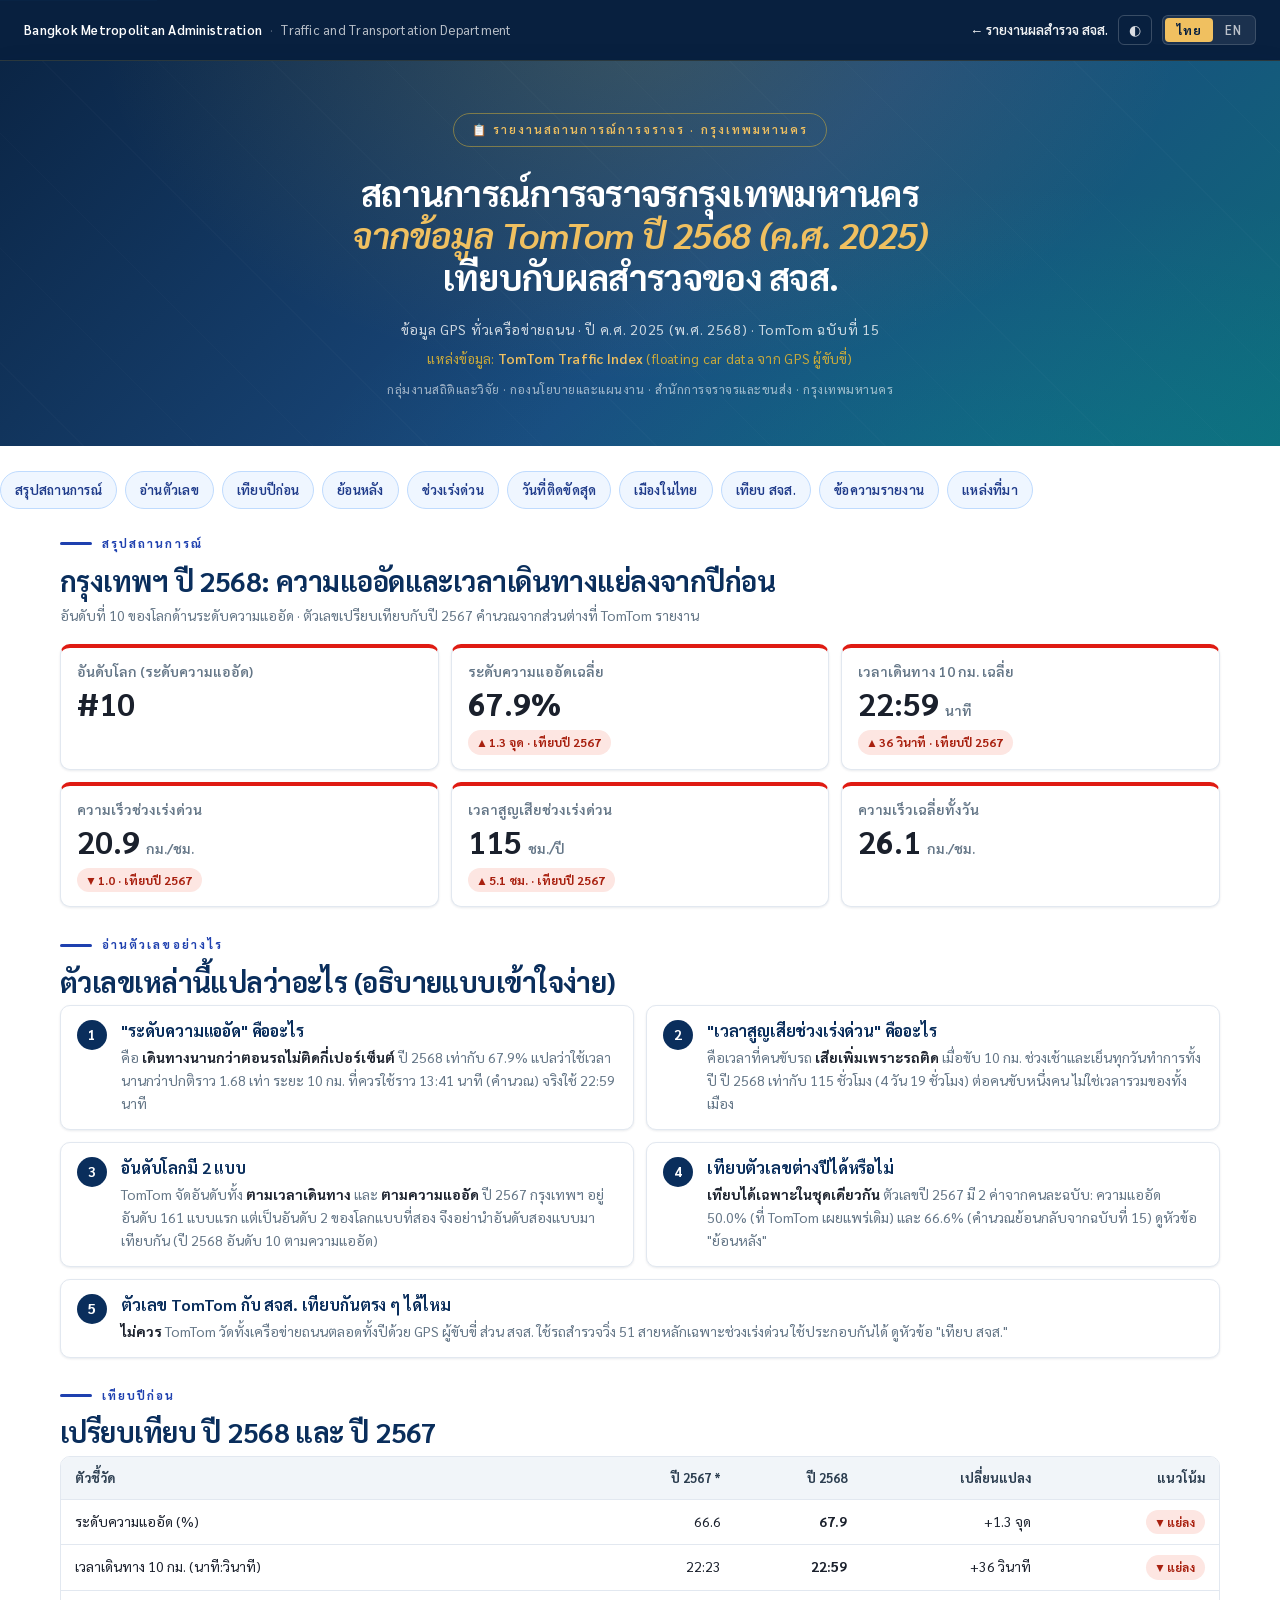
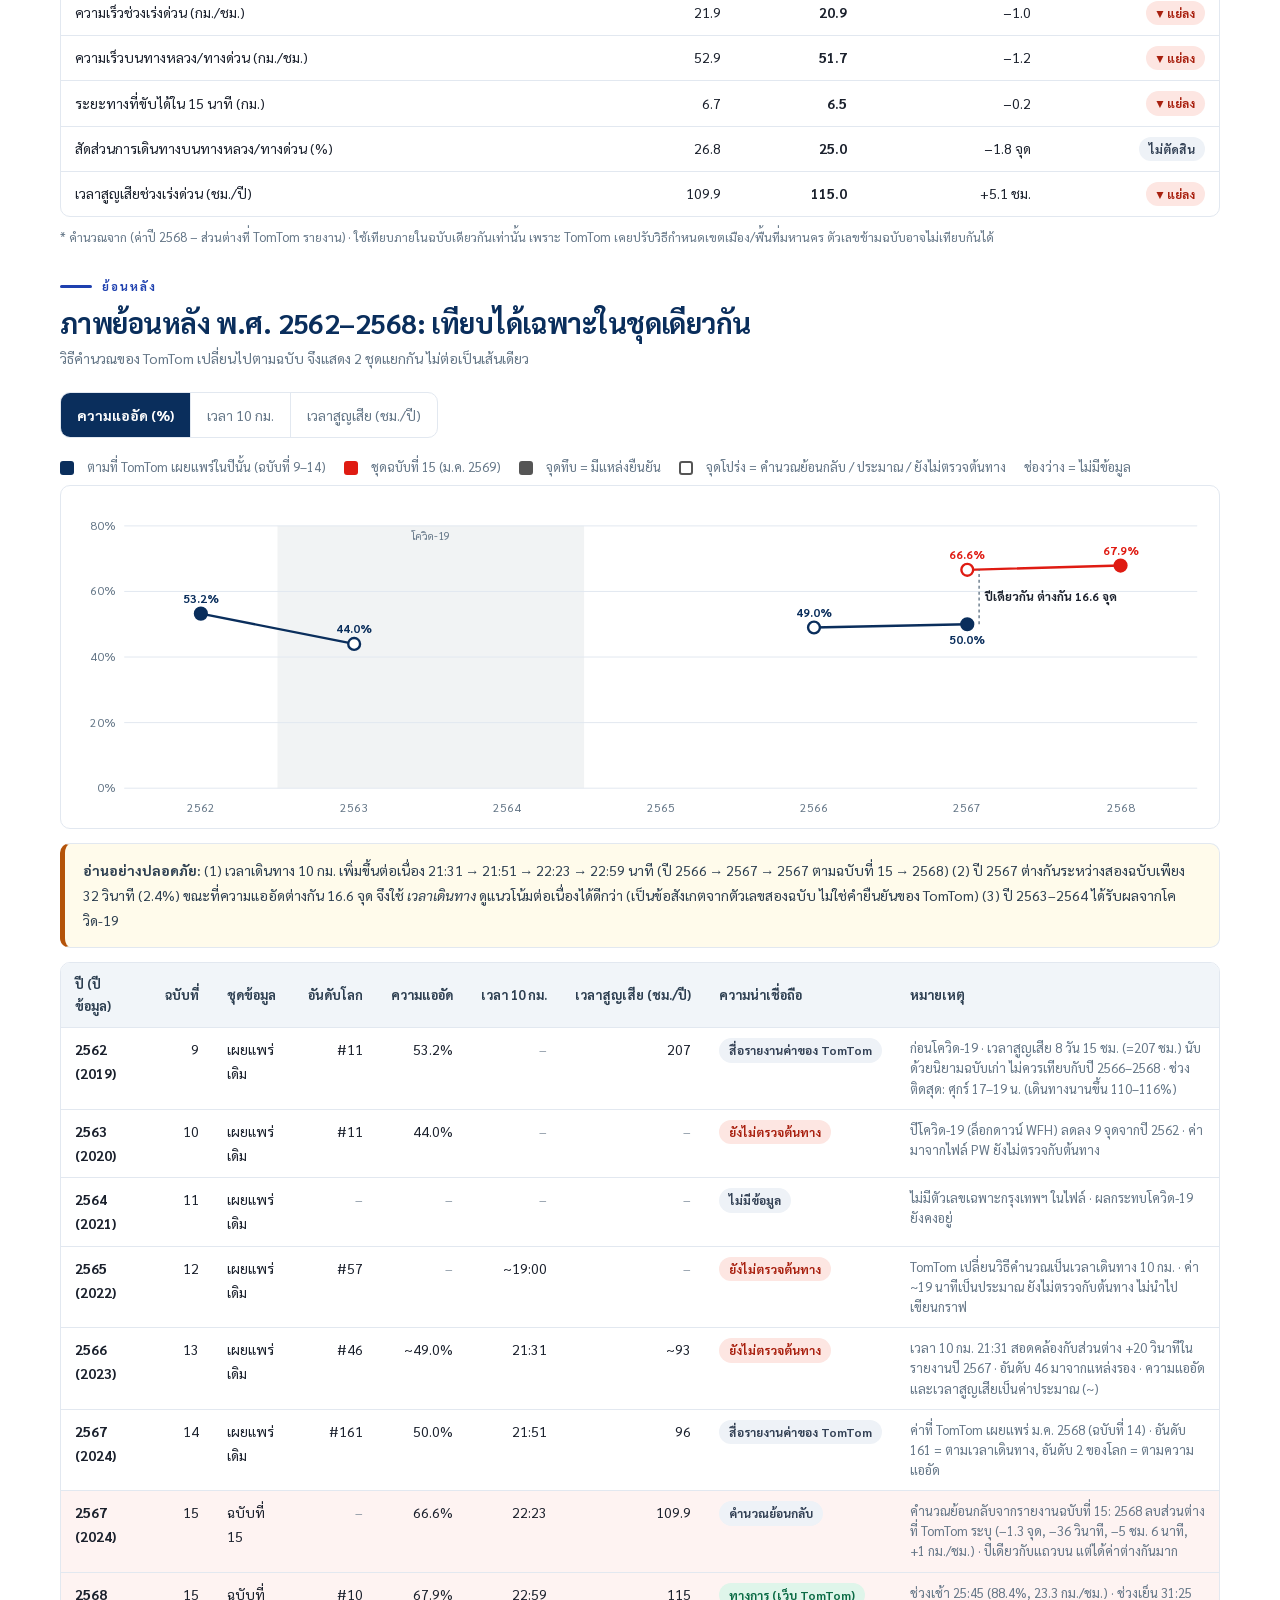
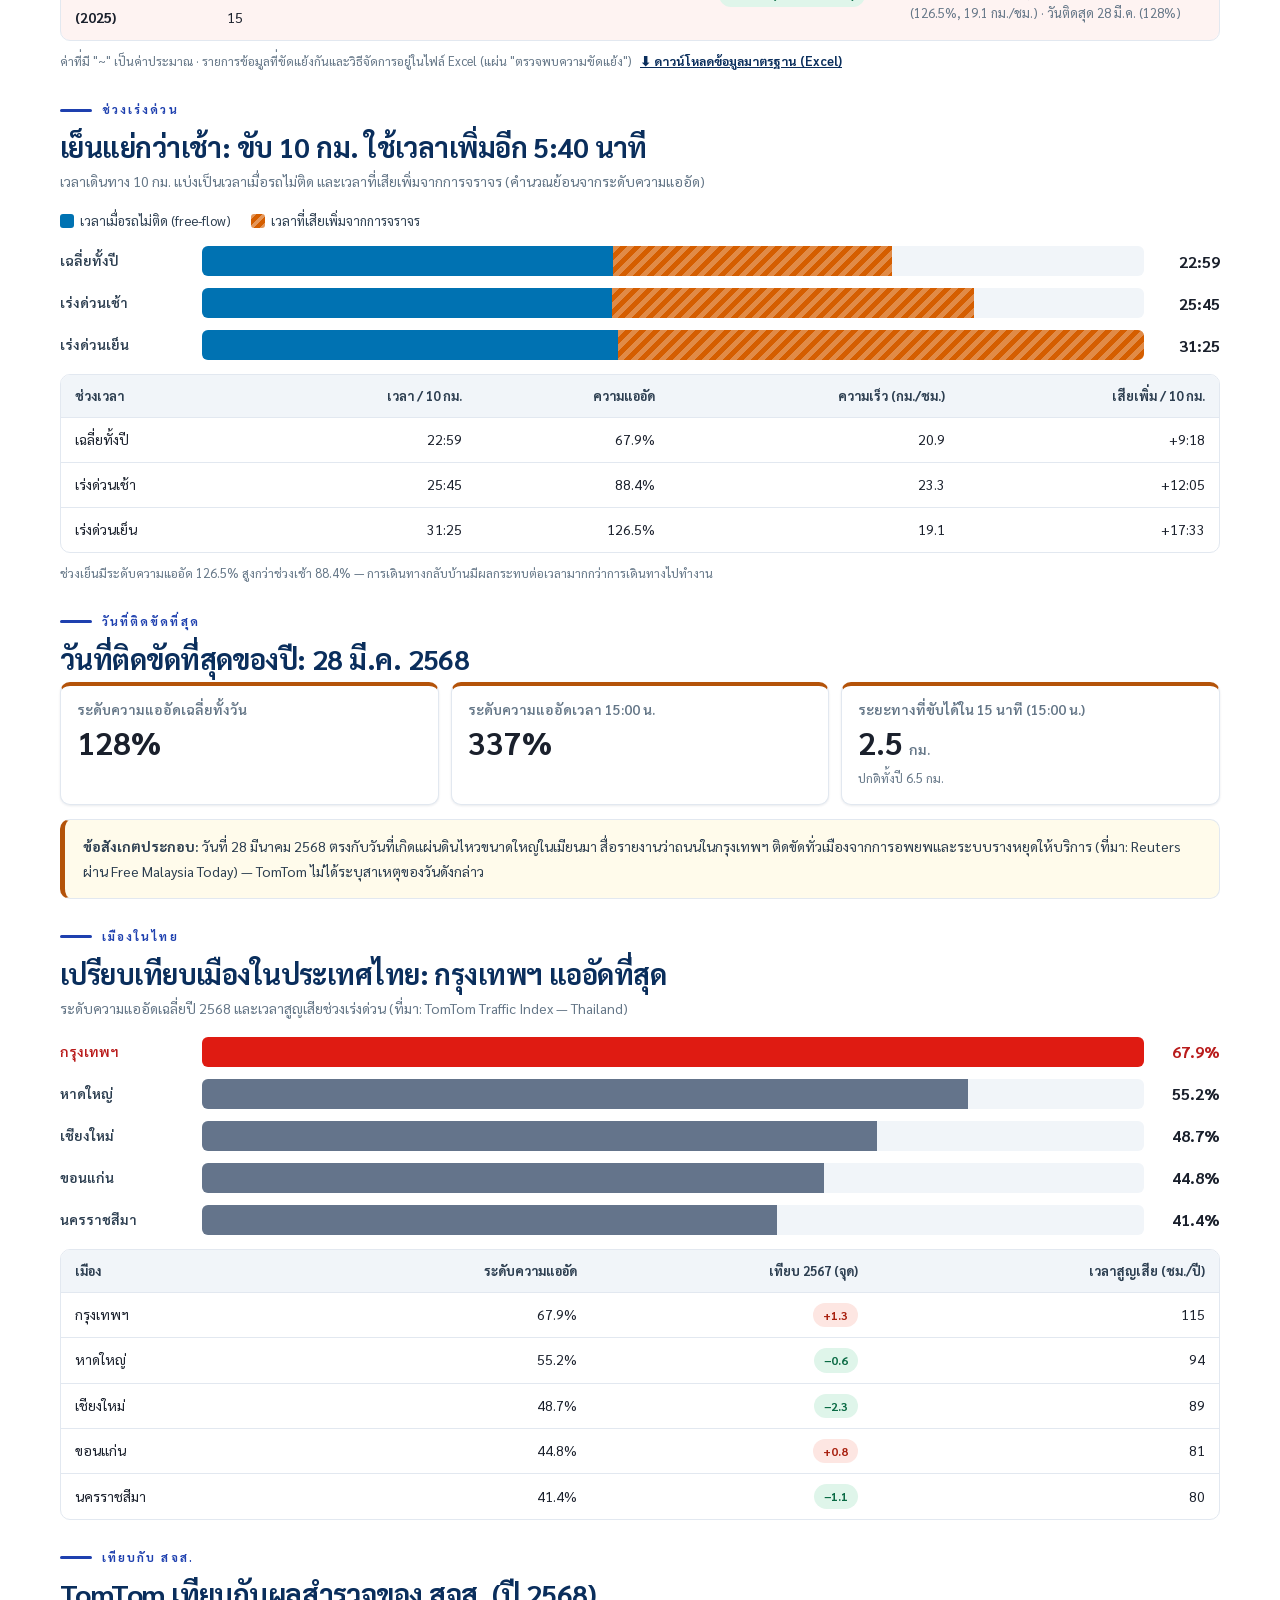
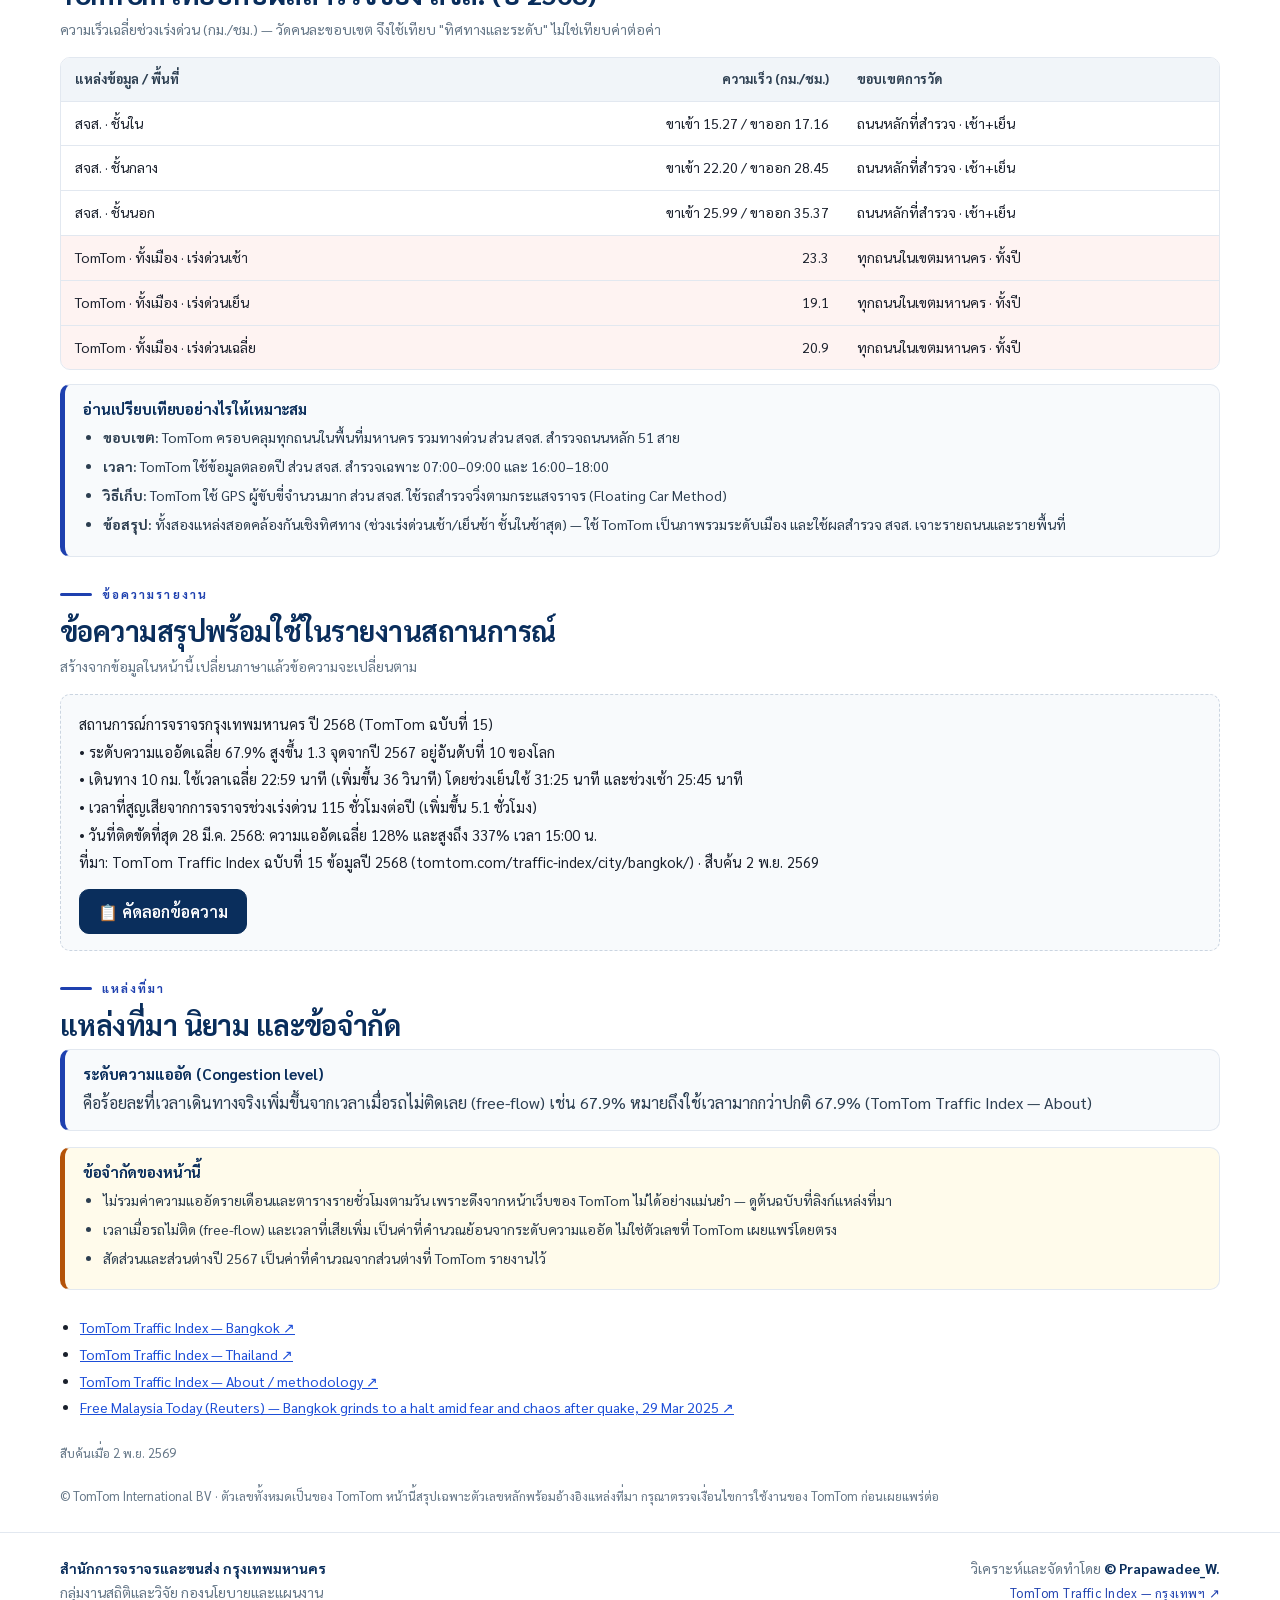
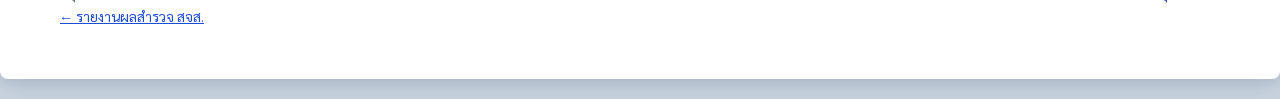
==== tomtom.html @ 5b81c7b5 "Add files via upload" ====
<!DOCTYPE html>
<html lang="th" data-lang="th">
<head>
<meta charset="UTF-8">
<meta name="viewport" content="width=device-width, initial-scale=1.0, viewport-fit=cover">
<meta name="color-scheme" content="light">
<meta name="theme-color" content="#0A2E5C">

<title>สถานการณ์การจราจรกรุงเทพฯ จาก TomTom (ข้อมูลปี 2568 และย้อนหลัง) · BMA Travel Time Dashboard</title>
<meta name="description" content="สรุปสถานการณ์การจราจรกรุงเทพมหานครจาก TomTom (ข้อมูลปี 2568): ระดับความแออัด เวลาเดินทาง 10 กม. ช่วงเร่งด่วนเช้า–เย็น วันที่ติดขัดที่สุด เปรียบเทียบกับเมืองในไทยและผลสำรวจของ สจส.">
<meta name="keywords" content="TomTom Traffic Index 2025, Bangkok traffic, congestion level, สถานการณ์การจราจร, กรุงเทพมหานคร, สจส.">
<meta name="author" content="Prapawadee W., Statistics and Research Group, Traffic and Transportation Department, BMA">

<meta property="og:type" content="website">
<meta property="og:locale" content="th_TH"><meta property="og:locale:alternate" content="en_US">
<meta property="og:title" content="Bangkok traffic situation — TomTom (2025 data, with 2019–2025 history)">
<meta property="og:description" content="Congestion level, travel time per 10 km, rush hours, worst day, Thai cities, and comparison with the BMA floating-car survey.">
<meta property="og:url" content="https://bma-statistics-pw.github.io/BMA-travel-time-dashboard-TH/tomtom.html">
<meta property="og:site_name" content="BMA Traffic Statistics">
<meta name="twitter:card" content="summary">
<link rel="canonical" href="https://bma-statistics-pw.github.io/BMA-travel-time-dashboard-TH/tomtom.html">
<link rel="alternate" hreflang="th" href="https://bma-statistics-pw.github.io/BMA-travel-time-dashboard-TH/tomtom.html?lang=th">
<link rel="alternate" hreflang="en" href="https://bma-statistics-pw.github.io/BMA-travel-time-dashboard-TH/tomtom.html?lang=en">
<link rel="alternate" hreflang="x-default" href="https://bma-statistics-pw.github.io/BMA-travel-time-dashboard-TH/tomtom.html">

<link rel="preconnect" href="https://fonts.googleapis.com">
<link rel="preconnect" href="https://fonts.gstatic.com" crossorigin>
<link href="https://fonts.googleapis.com/css2?family=Sarabun:ital,wght@0,300;0,400;0,500;0,600;0,700;0,800;1,400;1,700&display=swap" rel="stylesheet">
<link rel="stylesheet" href="assets/styles.css">
<link rel="stylesheet" href="assets/tomtom.css">

<script type="application/ld+json">
{
  "@context": "https://schema.org",
  "@type": "WebPage",
  "name": "Bangkok traffic situation — TomTom (2025 data, with 2019–2025 history)",
  "inLanguage": ["th-TH", "en-US"],
  "url": "https://bma-statistics-pw.github.io/BMA-travel-time-dashboard-TH/tomtom.html",
  "isPartOf": { "@type": "WebSite", "name": "BMA Travel Time Dashboard", "url": "https://bma-statistics-pw.github.io/BMA-travel-time-dashboard-TH/" },
  "citation": "https://www.tomtom.com/traffic-index/city/bangkok/",
  "creator": { "@type": "GovernmentOrganization", "name": "Traffic and Transportation Department, Bangkok Metropolitan Administration" }
}
</script>
</head>
<body>

<a href="#main" class="skip-link" data-i18n="skip">ข้ามไปยังเนื้อหาหลัก</a>

<div class="utility-bar" role="region" aria-label="เครื่องมือเว็บไซต์ / Site tools">
  <div class="utility-inner">
    <div class="utility-left">
      <span class="util-org" data-i18n="utilOrg">Bangkok Metropolitan Administration</span>
      <span class="util-sep">·</span>
      <span class="util-dept" data-i18n="utilDept">Traffic and Transportation Department</span>
    </div>
    <div class="utility-right">
      <a class="tt-back" href="index.html" data-i18n="ttBack">← รายงานผลสำรวจ สจส.</a>
      <button id="themeToggle" class="util-btn" type="button" aria-label="Toggle dark mode" title="สลับโหมด"><span class="theme-icon">◐</span></button>
      <div class="lang-toggle" role="group" aria-label="Language switcher">
        <button class="lang-btn active" data-lang="th" type="button" aria-pressed="true">ไทย</button>
        <button class="lang-btn" data-lang="en" type="button" aria-pressed="false">EN</button>
      </div>
    </div>
  </div>
</div>

<div class="a4-canvas">

<header class="report-hero">
  <div class="hero-eyebrow" data-i18n="ttEyebrow">📋 รายงานสถานการณ์การจราจร · กรุงเทพมหานคร</div>
  <h1 class="hero-title">
    <span class="hero-line-1" data-i18n="ttHero1">สถานการณ์การจราจรกรุงเทพมหานคร</span>
    <span class="hero-line-2 hl" data-i18n="ttHero2">จากข้อมูล TomTom ปี 2568 (ค.ศ. 2025)</span>
    <span class="hero-line-3" data-i18n="ttHero3">เทียบกับผลสำรวจของ สจส.</span>
  </h1>
  <p class="hero-meta" data-i18n="ttHeroMeta">ข้อมูล GPS ทั่วเครือข่ายถนน · ปี ค.ศ. 2025 (พ.ศ. 2568) · TomTom ฉบับที่ 15</p>
  <p class="hero-method" data-i18n-html="ttHeroMethod">แหล่งข้อมูล: <strong>TomTom Traffic Index</strong> (floating car data จาก GPS ผู้ขับขี่)</p>
  <p class="hero-org" data-i18n="heroOrg">กลุ่มงานสถิติและวิจัย · กองนโยบายและแผนงาน · สำนักการจราจรและขนส่ง กรุงเทพมหานคร</p>
</header>

<nav class="std-nav" aria-label="Section quick links">
  <a href="#tt-summary" data-i18n="ttNavSummary">สรุปสถานการณ์</a>
  <a href="#tt-guide" data-i18n="ttNavGuide">อ่านตัวเลข</a>
  <a href="#tt-yoy" data-i18n="ttNavYoy">เทียบปีก่อน</a>
  <a href="#tt-history" data-i18n="ttNavHist">ย้อนหลัง</a>
  <a href="#tt-rush" data-i18n="ttNavRush">ช่วงเร่งด่วน</a>
  <a href="#tt-day" data-i18n="ttNavDay">วันที่ติดขัดสุด</a>
  <a href="#tt-th" data-i18n="ttNavTh">เมืองในไทย</a>
  <a href="#tt-vs" data-i18n="ttNavVs">เทียบ สจส.</a>
  <a href="#tt-copy" data-i18n="ttNavCopy">ข้อความรายงาน</a>
  <a href="#tt-src" data-i18n="ttNavSrc">แหล่งที่มา</a>
</nav>

<main id="main" class="a4-body" tabindex="-1">

<p id="ttError" class="tt-error" role="alert" hidden></p>
<noscript><p class="tt-error" data-i18n="ttNoJs">หน้านี้ใช้ JavaScript แสดงตัวเลขและกราฟ — ดูข้อมูลต้นฉบับที่ <a href="https://www.tomtom.com/traffic-index/city/bangkok/">TomTom Traffic Index</a></p></noscript>

<!-- ───────── สรุปสถานการณ์ ───────── -->
<section id="tt-summary" class="reveal" aria-labelledby="ttSumHead">
  <div class="section-eyebrow" data-i18n="ttSumEyebrow">สรุปสถานการณ์</div>
  <h2 class="section-heading" id="ttSumHead" data-i18n="ttSumHead">กรุงเทพฯ ปี 2568: ตัวชี้วัดความแออัดทุกตัวแย่ลงจากปีก่อน</h2>
  <p class="section-sub" id="ttSumSub"></p>
  <div class="tt-kpis" id="ttKpis"></div>
</section>

<!-- ───────── อ่านตัวเลขอย่างไร ───────── -->
<section id="tt-guide" class="reveal" aria-labelledby="ttGuideHead">
  <div class="section-eyebrow" data-i18n="ttGuideEyebrow">อ่านตัวเลขอย่างไร</div>
  <h2 class="section-heading" id="ttGuideHead" data-i18n="ttGuideHead">ตัวเลขเหล่านี้แปลว่าอะไร (อธิบายแบบเข้าใจง่าย)</h2>
  <div class="tt-guide" id="ttGuide"></div>
</section>

<!-- ───────── เทียบปีก่อน ───────── -->
<section id="tt-yoy" class="reveal">
  <div class="section-eyebrow" data-i18n="ttYoyEyebrow">เทียบปีก่อน</div>
  <h2 class="section-heading" id="ttYoyHead" data-i18n="ttYoyHead">เปรียบเทียบ ปี 2568 และ ปี 2567</h2>
  <div class="tt-table-wrap" tabindex="0" role="region" aria-labelledby="ttYoyHead"><table class="tt-table" id="ttYoy"></table></div>
  <p class="tt-note" data-i18n="ttYoyNote">* คำนวณจาก (ค่าปี 2568 − ส่วนต่างที่ TomTom รายงาน)</p>
</section>

<!-- ───────── ย้อนหลัง 2562–2568 ───────── -->
<section id="tt-history" class="reveal" aria-labelledby="ttHistHead">
  <div class="section-eyebrow" data-i18n="ttHistEyebrow">ย้อนหลัง</div>
  <h2 class="section-heading" id="ttHistHead" data-i18n="ttHistHead">ภาพย้อนหลัง พ.ศ. 2562–2568: เทียบได้เฉพาะในชุดเดียวกัน</h2>
  <p class="section-sub" data-i18n="ttHistSub">วิธีคำนวณของ TomTom เปลี่ยนไปตามฉบับ จึงแสดง 2 ชุดแยกกัน ไม่ต่อเป็นเส้นเดียว</p>
  <div class="tt-seg" id="ttHistSeg" role="group"></div>
  <div class="tt-legend tt-hlegend" id="ttHistLegend"></div>
  <div class="tt-chartbox" id="ttHistBox"></div>
  <p class="tt-callout is-warn" id="ttHistTake" style="margin-top:14px"></p>
  <div class="tt-table-wrap" tabindex="0" role="region" aria-labelledby="ttHistHead" style="margin-top:14px"><table class="tt-table tt-htable" id="ttHistTable"></table></div>
  <p class="tt-note"><span data-i18n="ttHistNote"></span> <a class="tt-dl" href="data/tomtom-bangkok-2019-2025-standardized.xlsx" download data-i18n="ttHistDl">⬇ ดาวน์โหลดข้อมูลมาตรฐาน (Excel)</a></p>
</section>

<!-- ───────── ช่วงเร่งด่วน ───────── -->
<section id="tt-rush" class="reveal">
  <div class="section-eyebrow" data-i18n="ttRushEyebrow">ช่วงเร่งด่วน</div>
  <h2 class="section-heading" id="ttRushHead"></h2>
  <p class="section-sub" data-i18n="ttRushSub">เวลาเดินทาง 10 กม. แบ่งเป็นเวลาเมื่อรถไม่ติด และเวลาที่เสียเพิ่มจากการจราจร</p>
  <div class="tt-legend" aria-hidden="true"><span><i class="is-free"></i><span data-i18n="ttLegFree">เวลาเมื่อรถไม่ติด (free-flow)</span></span><span><i class="is-extra"></i><span data-i18n="ttLegExtra">เวลาที่เสียเพิ่มจากการจราจร</span></span></div>
  <ul class="tt-bars" id="ttBars"></ul>
  <div class="tt-table-wrap" tabindex="0" role="region" aria-labelledby="ttRushHead" style="margin-top:14px"><table class="tt-table" id="ttRushTable"></table></div>
  <p class="tt-note" id="ttRushIns"></p>
</section>

<!-- ───────── วันที่ติดขัดที่สุด ───────── -->
<section id="tt-day" class="reveal" aria-labelledby="ttDayHead">
  <div class="section-eyebrow" data-i18n="ttDayEyebrow">วันที่ติดขัดที่สุด</div>
  <h2 class="section-heading" id="ttDayHead"></h2>
  <div class="tt-kpis" id="ttDayCards"></div>
  <p class="tt-callout is-warn" style="margin-top:14px" data-i18n-html="ttDayNote"></p>
</section>

<!-- ───────── เมืองในไทย ───────── -->
<section id="tt-th" class="reveal">
  <div class="section-eyebrow" data-i18n="ttThEyebrow">เมืองในไทย</div>
  <h2 class="section-heading" id="ttThHead" data-i18n="ttThHead">เปรียบเทียบเมืองในประเทศไทย: กรุงเทพฯ แออัดที่สุด</h2>
  <p class="section-sub" data-i18n="ttThSub">ระดับความแออัดเฉลี่ยปี 2568 และเวลาสูญเสียช่วงเร่งด่วน</p>
  <ul class="tt-bars" id="ttThBars"></ul>
  <div class="tt-table-wrap" tabindex="0" role="region" aria-labelledby="ttThHead" style="margin-top:14px"><table class="tt-table" id="ttThTable"></table></div>
</section>

<!-- ───────── เทียบ สจส. ───────── -->
<section id="tt-vs" class="reveal">
  <div class="section-eyebrow" data-i18n="ttVsEyebrow">เทียบกับ สจส.</div>
  <h2 class="section-heading" id="ttVsHead" data-i18n="ttVsHead">TomTom เทียบกับผลสำรวจของ สจส. (ปี 2568)</h2>
  <p class="section-sub" data-i18n="ttVsSub">ความเร็วเฉลี่ยช่วงเร่งด่วน (กม./ชม.)</p>
  <div class="tt-table-wrap" tabindex="0" role="region" aria-labelledby="ttVsHead"><table class="tt-table" id="ttVs"></table></div>
  <div class="tt-callout" style="margin-top:14px">
    <h3 data-i18n="ttVsReadTitle">อ่านเปรียบเทียบอย่างไรให้เหมาะสม</h3>
    <ul><li data-i18n-html="ttVsR1"></li><li data-i18n-html="ttVsR2"></li><li data-i18n-html="ttVsR3"></li><li data-i18n-html="ttVsR4"></li></ul>
  </div>
</section>

<!-- ───────── ข้อความรายงาน ───────── -->
<section id="tt-copy" class="reveal">
  <div class="section-eyebrow" data-i18n="ttCopyEyebrow">ข้อความรายงาน</div>
  <h2 class="section-heading" id="ttCopyHead" data-i18n="ttCopyHead">ข้อความสรุปพร้อมใช้ในรายงานสถานการณ์</h2>
  <p class="section-sub" data-i18n="ttCopySub">สร้างจากข้อมูลในหน้านี้</p>
  <div class="tt-copybox"><div class="tt-copytext" id="ttCopyText" tabindex="0" role="region" aria-labelledby="ttCopyHead"></div>
    <button class="tt-btn" id="ttCopyBtn" type="button" data-i18n="ttCopyBtn">📋 คัดลอกข้อความ</button></div>
</section>

<!-- ───────── แหล่งที่มา ───────── -->
<section id="tt-src" class="reveal" aria-labelledby="ttSrcHead">
  <div class="section-eyebrow" data-i18n="ttSrcEyebrow">แหล่งที่มา</div>
  <h2 class="section-heading" id="ttSrcHead" data-i18n="ttSrcHead">แหล่งที่มา นิยาม และข้อจำกัด</h2>
  <div class="tt-split">
    <div class="tt-callout"><h3 data-i18n="ttDefTitle">ระดับความแออัด (Congestion level)</h3><p data-i18n="ttDef"></p></div>
    <div class="tt-callout is-warn"><h3 data-i18n="ttLimTitle">ข้อจำกัดของหน้านี้</h3><ul><li data-i18n="ttLim1"></li><li data-i18n="ttLim2"></li><li data-i18n="ttLim3"></li></ul></div>
    <div class="tt-block"><ul class="tt-sources" id="ttSources"></ul><p class="tt-note" id="ttRetrieved"></p><p class="tt-note" data-i18n="ttCopyright"></p></div>
  </div>
</section>

</main>

<footer class="footer" role="contentinfo">
  <div>
    <strong data-i18n="footerOrgL1">สำนักการจราจรและขนส่ง กรุงเทพมหานคร</strong><br>
    <span data-i18n="footerOrgL2">กลุ่มงานสถิติและวิจัย กองนโยบายและแผนงาน</span><br>
    <a href="index.html" data-i18n="ttBack">← รายงานผลสำรวจ สจส.</a>
  </div>
  <div class="footer-right">
    <span data-i18n-html="footerAuthor">วิเคราะห์และจัดทำโดย <strong>© Prapawadee_W.</strong></span><br>
    <a href="https://www.tomtom.com/traffic-index/city/bangkok/" target="_blank" rel="noopener noreferrer" data-i18n="footerTomTom">TomTom Traffic Index — กรุงเทพฯ ↗</a>
  </div>
</footer>

</div><!-- /.a4-canvas -->

<script src="assets/i18n.js"></script>
<script src="assets/tomtom-i18n.js"></script>
<script src="assets/tomtom.js"></script>
</body>
</html>
---- assets/styles.css ----
/* ════════════════════════════════════════════════════════════════════
   BMA Travel Time Dashboard — Stylesheet (v4 · Editorial + i18n + a11y)
   © Prapawadee_W.
   Editorial type system inspired by FT/WEF · BMA brand colors preserved
   ════════════════════════════════════════════════════════════════════ */

:root{
  /* ─── Brand palette (preserved) ─── */
  --primary-color:#0A2E5C;
  --secondary-color:#1F4E79;
  --accent-color:#D4AF37;
  --bg-light:#F4F7F9;
  --text-dark:#1a202c;
  --text-mid:#2C3E50;
  --text-muted:#647687;
  --status-red:#C0392B;
  --status-orange:#D35400;
  --status-green:#27AE60;
  --inner-color:#d63031;
  --middle-color:#e17055;
  --outer-color:#00b894;

  /* ─── Editorial type system ─── */
  --font-serif:'Sarabun',sans-serif;
  --font-sans:'Sarabun',sans-serif;
  --font-mono:'Sarabun','IBM Plex Mono','SFMono-Regular',Consolas,Monaco,monospace;

  /* ─── Spacing ─── */
  --space-xs:.25rem;
  --space-sm:.5rem;
  --space-md:1rem;
  --space-lg:1.5rem;
  --space-xl:2rem;
  --space-2xl:3rem;

  /* ─── Type scale (PC default ≥1200px) ─── */
  --fs-display:36px;     /* hero h1 */
  --fs-h1:28px;          /* major section heading */
  --fs-h2:22px;          /* section heading */
  --fs-h3:18px;          /* subheading */
  --fs-lead:17px;        /* large body */
  --fs-body:16px;        /* body */
  --fs-small:14px;       /* small text */
  --fs-caption:12.5px;   /* meta/caption */
  --fs-eyebrow:11.5px;   /* uppercase eyebrow */

  --lh-display:1.2;
  --lh-heading:1.3;
  --lh-body:1.7;

  /* ─── Surfaces ─── */
  --bg:#fafbfc;
  --bg-canvas:#fff;
  --surface:#fff;
  --surface-2:#f8fafc;
  --surface-3:#f1f5f9;
  --border:#e2e8f0;
  --border-strong:#cbd5e1;

  --shadow-soft:0 1px 3px rgba(15,42,73,.06),0 1px 2px rgba(15,42,73,.04);
  --shadow-md:0 4px 12px rgba(15,42,73,.08),0 2px 4px rgba(15,42,73,.04);
  --shadow-lg:0 10px 30px rgba(15,42,73,.12),0 4px 8px rgba(15,42,73,.06);
  --radius-sm:6px;
  --radius-md:10px;
  --radius-lg:14px;
  --transition:cubic-bezier(.4,0,.2,1);

  /* a11y focus */
  --focus-ring:0 0 0 3px rgba(10,46,92,.35);
}

/* ─── Dark theme ─── */
:root[data-theme='dark']{
  --bg:#0f172a;
  --bg-canvas:#1e293b;
  --surface:#1e293b;
  --surface-2:#0f172a;
  --surface-3:#293548;
  --border:#334155;
  --border-strong:#475569;
  --text-dark:#f1f5f9;
  --text-mid:#cbd5e1;
  --text-muted:#94a3b8;
  --bg-light:#1e293b;
  --shadow-soft:0 1px 3px rgba(0,0,0,.4);
  --shadow-md:0 4px 12px rgba(0,0,0,.4);
  --shadow-lg:0 10px 30px rgba(0,0,0,.6);
}

*{box-sizing:border-box;margin:0;padding:0}
html{font-size:16px;scroll-behavior:smooth;-webkit-text-size-adjust:100%}
body{
  font-family:var(--font-sans);
  font-size:var(--fs-body);
  line-height:var(--lh-body);
  color:var(--text-dark);
  background:linear-gradient(180deg,#E2E8F0 0%,#cbd5e1 100%);
  display:flex;flex-direction:column;align-items:center;
  min-height:100vh;
  font-feature-settings:'kern' 1,'liga' 1,'calt' 1;
  text-rendering:optimizeLegibility;
}
:root[data-theme='dark'] body{background:linear-gradient(180deg,#0f172a 0%,#0a1124 100%)}

/* ─── Typography rules ─── */
h1,h2,h3,h4{
  font-family:var(--font-serif);
  line-height:var(--lh-heading);
  letter-spacing:-.01em;
  color:var(--primary-color);
  font-weight:700;
}
:root[data-theme='dark'] h1,
:root[data-theme='dark'] h2,
:root[data-theme='dark'] h3,
:root[data-theme='dark'] h4{color:#f0c060}
h1{font-size:var(--fs-h1)}
h2{font-size:var(--fs-h2)}
h3{font-size:var(--fs-h3)}
p{font-size:var(--fs-body);line-height:var(--lh-body)}
small{font-size:var(--fs-small)}
a{color:#1d4ed8;transition:color .2s}
a:hover{color:#1e3a8a}
:root[data-theme='dark'] a{color:#93c5fd}
.tabular,
.font-mono,
[class*='-num'],
.kpi-speed,
.tomtom-value,
.scenario-kpi strong,
.zsm-val,
.card-stats span:last-child,
.card-value,
.modern-table td:not(:first-child),
.compare-table td,
.rt-table .speed-cell,
.rt-table .td-num,
table[data-zone-table] td:nth-child(3){
  font-family:var(--font-mono);
  font-variant-numeric:tabular-nums;
}

/* ─── Skip link (a11y) ─── */
.skip-link{
  position:absolute;left:0;top:0;
  background:var(--primary-color);color:#fff;
  padding:10px 16px;
  font-size:14px;font-weight:600;
  z-index:1000;
  transform:translateY(-100%);
  transition:transform .2s var(--transition);
}
.skip-link:focus{transform:translateY(0);outline:none}

.sr-only{position:absolute;width:1px;height:1px;padding:0;margin:-1px;overflow:hidden;clip:rect(0,0,0,0);white-space:nowrap;border:0}

/* ─── Focus indicator ─── */
:focus-visible{outline:none;box-shadow:var(--focus-ring);border-radius:4px}

/* ─── Reveal animation ─── */
.reveal{opacity:0;transform:translateY(20px);transition:opacity .6s var(--transition),transform .6s var(--transition)}
.reveal.in-view{opacity:1;transform:translateY(0)}
@media (prefers-reduced-motion:reduce){
  .reveal{opacity:1;transform:none;transition:none}
  *,*::before,*::after{animation:none !important;transition:none !important}
}

/* ════════════════ Utility Bar ════════════════ */
.utility-bar{
  width:100%;
  background:#08203F;
  color:rgba(255,255,255,.85);
  font-size:13px;
  border-bottom:1px solid rgba(212,175,55,.18);
}
.utility-inner{
  max-width:1320px;margin:0 auto;
  padding:8px 24px;
  display:flex;justify-content:space-between;align-items:center;gap:12px;flex-wrap:wrap;
}
.utility-left{display:flex;gap:8px;align-items:center;font-family:var(--font-sans);letter-spacing:.02em}
.util-org{font-weight:600;color:#fff}
.util-sep{opacity:.4}
.util-dept{opacity:.85}
.utility-right{display:flex;gap:10px;align-items:center}
.util-btn{
  background:transparent;border:1px solid rgba(255,255,255,.2);
  color:rgba(255,255,255,.85);font-size:14px;
  width:34px;height:30px;border-radius:6px;cursor:pointer;
  display:inline-flex;align-items:center;justify-content:center;
  transition:.15s;
}
.util-btn:hover{background:rgba(255,255,255,.08);border-color:var(--accent-color);color:#f0c060}
.theme-icon{display:inline-block}
.lang-toggle{
  display:flex;background:rgba(255,255,255,.08);
  border-radius:6px;border:1px solid rgba(255,255,255,.15);
  padding:2px;
}
.lang-btn{
  background:transparent;border:none;color:rgba(255,255,255,.7);
  font-family:var(--font-sans);font-size:12.5px;font-weight:600;
  letter-spacing:.04em;
  padding:4px 12px;border-radius:4px;cursor:pointer;transition:.15s;
}
.lang-btn:hover{color:#fff}
.lang-btn.active{background:#f0c060;color:#08203F;font-weight:700}

/* ════════════════ A4 Canvas ════════════════ */
.a4-canvas{
  width:210mm;max-width:1320px;min-height:297mm;
  background:var(--bg-canvas);
  box-shadow:var(--shadow-lg);
  overflow:hidden;
  padding:0 0 40px;
  display:flex;flex-direction:column;gap:25px;
  border-radius:0 0 8px 8px;
  margin-bottom:20px;
}
.a4-body{padding:0 50px;display:flex;flex-direction:column;gap:28px}

/* ════════════════ Hero ════════════════ */
.report-hero{
  background:linear-gradient(135deg,#0b2545 0%,#1a4a7e 55%,#0e6b7a 100%);
  padding:52px 50px 46px;text-align:center;color:#fff;
  position:relative;overflow:hidden;
}
.report-hero::before{
  content:'';position:absolute;inset:0;
  background:
    radial-gradient(ellipse at 50% -10%,rgba(212,175,55,.18) 0%,transparent 60%),
    radial-gradient(ellipse at 80% 110%,rgba(0,206,201,.12) 0%,transparent 50%);
  pointer-events:none;
}
.report-hero::after{
  content:'';position:absolute;top:-50%;left:-50%;width:200%;height:200%;
  background:repeating-linear-gradient(45deg,transparent,transparent 80px,rgba(255,255,255,.015) 80px,rgba(255,255,255,.015) 81px);
  pointer-events:none;
  animation:slideBg 60s linear infinite;
}
@keyframes slideBg{0%{transform:translate(0,0)}100%{transform:translate(80px,80px)}}

.hero-eyebrow{
  display:inline-block;
  border:1px solid rgba(212,175,55,.5);
  color:#f0c060;
  font-family:var(--font-sans);
  font-size:var(--fs-eyebrow);
  font-weight:600;letter-spacing:.18em;
  text-transform:uppercase;
  padding:6px 18px;border-radius:30px;
  margin-bottom:24px;position:relative;
  animation:pulseBadge 4s ease-in-out infinite;
}
@keyframes pulseBadge{
  0%,100%{box-shadow:0 0 0 0 rgba(212,175,55,.35)}
  50%{box-shadow:0 0 0 10px rgba(212,175,55,0)}
}
.hero-title{
  font-family:var(--font-serif);
  font-size:var(--fs-display);
  font-weight:700;
  line-height:1.18;
  letter-spacing:-.02em;
  color:#fff;
  margin-bottom:20px;
  position:relative;
  text-wrap:balance;
}
.hero-title span{display:block}
.hero-title .hl{color:#f0c060;font-style:italic;font-weight:600}
.hero-meta{
  font-family:var(--font-sans);
  font-size:var(--fs-small);
  color:rgba(255,255,255,.78);
  letter-spacing:.05em;margin-bottom:6px;position:relative;
}
.hero-method{font-family:var(--font-sans);font-size:13.5px;color:rgba(212,175,55,.95);margin-bottom:8px;position:relative;letter-spacing:.02em}
.hero-method strong{color:#f0c060;font-weight:600}
.hero-org{
  font-family:var(--font-sans);
  font-size:var(--fs-caption);
  color:rgba(255,255,255,.6);
  position:relative;letter-spacing:.04em;
}

/* ════════════════ Intro & Method card ════════════════ */
.intro-box{
  background:var(--bg-light);
  border-left:4px solid var(--accent-color);
  padding:18px 24px;
  font-family:var(--font-sans);
  font-size:var(--fs-lead);
  line-height:1.75;
  color:var(--text-dark);
  border-radius:0 8px 8px 0;
}

.method-card{
  background:linear-gradient(135deg,#eff6ff 0%,#f8fafc 100%);
  border:1.5px solid #bfdbfe;border-radius:12px;padding:20px 24px;
  display:grid;grid-template-columns:auto 1fr;gap:20px;align-items:flex-start;
  box-shadow:var(--shadow-soft);
  transition:transform .3s var(--transition),box-shadow .3s var(--transition);
}
:root[data-theme='dark'] .method-card{
  background:linear-gradient(135deg,#1e3a5f 0%,#1e293b 100%);
  border-color:#3b5680;
}
.method-card:hover{transform:translateY(-2px);box-shadow:var(--shadow-md)}
.method-icon{
  font-size:36px;background:#fff;border:1.5px solid #bfdbfe;border-radius:50%;
  width:64px;height:64px;display:flex;align-items:center;justify-content:center;
  box-shadow:var(--shadow-soft);
  animation:bobble 4s ease-in-out infinite;
}
:root[data-theme='dark'] .method-icon{background:#1e293b;border-color:#3b5680}
@keyframes bobble{0%,100%{transform:translateY(0)}50%{transform:translateY(-3px)}}
.method-title{
  font-family:var(--font-serif);
  font-size:18px;font-weight:700;color:#1e40af;margin-bottom:8px;
  letter-spacing:-.01em;
}
:root[data-theme='dark'] .method-title{color:#93c5fd}
.method-desc{
  font-family:var(--font-sans);
  font-size:14.5px;color:var(--text-mid);line-height:1.75;margin-bottom:12px;
}
.method-meta{display:flex;flex-wrap:wrap;gap:8px}
.method-pill{
  display:inline-block;font-family:var(--font-sans);
  font-size:12.5px;font-weight:600;
  padding:5px 12px;border-radius:20px;
  background:#dbeafe;color:#1e40af;border:1px solid #bfdbfe;
  transition:transform .2s var(--transition);
}
:root[data-theme='dark'] .method-pill{background:#1e3a5f;color:#93c5fd;border-color:#3b5680}
.method-pill:hover{transform:scale(1.05)}

/* ════════════════ Quick nav ════════════════ */
.std-nav{display:flex;flex-wrap:wrap;gap:8px}
.std-nav a{
  text-decoration:none;color:#1e3a8a;
  font-family:var(--font-sans);
  font-size:13px;font-weight:600;letter-spacing:.02em;
  padding:7px 14px;border-radius:999px;
  border:1px solid #bfdbfe;background:#eff6ff;
  transition:.2s;
}
:root[data-theme='dark'] .std-nav a{background:#1e3a5f;color:#93c5fd;border-color:#3b5680}
.std-nav a:hover{background:#1e3a8a;color:#fff;border-color:#1e3a8a;transform:translateY(-1px)}

/* ════════════════ Section headings ════════════════ */
.section-eyebrow{
  display:flex;align-items:center;gap:10px;
  font-family:var(--font-sans);
  font-size:var(--fs-eyebrow);
  font-weight:700;letter-spacing:.18em;
  color:#1e40af;text-transform:uppercase;margin-bottom:8px;
}
:root[data-theme='dark'] .section-eyebrow{color:#93c5fd}
.section-eyebrow::before{
  content:'';display:inline-block;width:32px;height:3px;
  background:#1e40af;border-radius:2px;flex-shrink:0;
}
:root[data-theme='dark'] .section-eyebrow::before{background:#93c5fd}
.section-heading{
  font-family:var(--font-serif);
  font-size:var(--fs-h1);font-weight:700;
  color:var(--primary-color);margin-bottom:6px;
  letter-spacing:-.02em;
}
:root[data-theme='dark'] .section-heading{color:#f0c060}
.section-sub{
  font-family:var(--font-sans);
  font-size:var(--fs-small);color:var(--text-muted);margin-bottom:16px;
}

/* ════════════════ TomTom ════════════════ */
.tomtom-card{
  border:1.5px solid #fecaca;border-radius:12px;padding:18px 20px;
  display:flex;gap:18px;align-items:flex-start;
  background:linear-gradient(145deg,#fff7f7,#fff);
  box-shadow:var(--shadow-soft);
}
:root[data-theme='dark'] .tomtom-card{background:linear-gradient(145deg,#3f1d1d,#1e293b);border-color:#7f1d1d}
.tomtom-brand{
  background:#df1b12;color:#fff;
  font-family:var(--font-sans);
  font-size:11px;font-weight:900;line-height:1.3;
  padding:10px 8px;border-radius:8px;text-align:center;
  letter-spacing:.06em;min-width:54px;flex-shrink:0;
  box-shadow:0 2px 6px rgba(223,27,18,.3);
}
.tomtom-body{flex:1;min-width:0}
.tomtom-city{
  font-family:var(--font-serif);
  font-size:15px;font-weight:700;color:#b91c1c;margin-bottom:12px;
}
:root[data-theme='dark'] .tomtom-city{color:#f87171}
.tomtom-stats-grid{display:grid;grid-template-columns:repeat(5,1fr);gap:8px;margin-bottom:8px}
.tomtom-stat{
  border:1px solid #fecaca;border-radius:8px;padding:10px;
  background:#fff;text-align:center;
  transition:transform .2s var(--transition);
}
:root[data-theme='dark'] .tomtom-stat{background:#1e293b;border-color:#7f1d1d}
.tomtom-stat:hover{transform:translateY(-2px);box-shadow:var(--shadow-soft)}
.tomtom-value{
  font-family:var(--font-mono);
  color:#b91c1c;font-size:20px;font-weight:700;line-height:1.15;
  font-variant-numeric:tabular-nums;
}
:root[data-theme='dark'] .tomtom-value{color:#f87171}
.tomtom-label{
  font-family:var(--font-sans);
  color:var(--text-muted);font-size:11.5px;margin-top:3px;line-height:1.4;
}
.tomtom-sub-label{font-family:var(--font-sans);color:#94a3b8;font-size:11px;margin-top:2px}
.tomtom-stats-row2{display:flex;gap:8px}
.tomtom-stats-row2 .tomtom-stat{flex:1}
.tomtom-note{
  margin-top:12px;color:#7f1d1d;font-size:13px;line-height:1.7;
  background:#fff5f5;border-radius:6px;padding:10px 12px;
  font-family:var(--font-sans);
}
:root[data-theme='dark'] .tomtom-note{background:#3f1d1d;color:#fca5a5}

/* ════════════════ Compare table ════════════════ */
.compare-card{
  background:var(--surface);border:1px solid var(--border);border-radius:10px;
  overflow:hidden;box-shadow:var(--shadow-soft);
}
.compare-title{
  padding:14px 18px;
  font-family:var(--font-serif);
  font-size:16px;font-weight:700;color:var(--primary-color);
  background:var(--surface-3);border-bottom:1px solid var(--border);
  letter-spacing:-.01em;
}
:root[data-theme='dark'] .compare-title{color:#f0c060;background:#293548}
.ctable-wrap{overflow-x:auto}
.compare-table{width:100%;border-collapse:collapse;font-size:13.5px;min-width:560px}
.compare-table th,.compare-table td{
  border-right:1px solid var(--border);
  border-bottom:1px solid var(--border);
  padding:11px 12px;text-align:center;vertical-align:middle;
}
.compare-table th:last-child,.compare-table td:last-child{border-right:none}
.compare-table tr:last-child td{border-bottom:none}
.compare-table tbody tr{transition:background .2s}
.compare-table tbody tr:hover{background:var(--surface-2)}
.compare-table th{
  background:var(--surface-2);color:var(--text-muted);
  font-family:var(--font-sans);
  font-size:12.5px;font-weight:700;
  letter-spacing:.02em;
}
.compare-table th small{font-weight:400;color:var(--text-muted)}
.compare-table td:first-child,.compare-table th:first-child{text-align:left}
.chip{
  display:inline-block;
  font-family:var(--font-mono);
  font-size:13px;font-weight:700;
  padding:4px 11px;border-radius:20px;white-space:nowrap;
  font-variant-numeric:tabular-nums;
  transition:transform .2s;
}
.chip:hover{transform:scale(1.05)}
.cr{background:#fef2f2;color:#b91c1c;border:1px solid #fecaca}
.cb{background:#eff6ff;color:#1d4ed8;border:1px solid #bfdbfe}
.cg{background:#f0fdf4;color:#166534;border:1px solid #bbf7d0}
:root[data-theme='dark'] .cr{background:#3f1d1d;color:#fca5a5;border-color:#7f1d1d}
:root[data-theme='dark'] .cb{background:#1e3a5f;color:#93c5fd;border-color:#3b5680}
:root[data-theme='dark'] .cg{background:#14532d;color:#86efac;border-color:#15803d}
.cn{color:var(--text-muted);font-size:13px}
.row-label{font-weight:700;color:var(--text-dark);font-family:var(--font-sans);font-size:13.5px}
.row-sub{font-size:12px;color:var(--text-muted);font-family:var(--font-sans)}

.source-note{
  background:var(--surface-2);border:1px solid var(--border);border-radius:10px;
  padding:14px 18px;font-family:var(--font-sans);
  font-size:13px;color:var(--text-mid);line-height:1.75;
}
.source-note strong{color:var(--text-dark)}

/* ════════════════ Zone-district ════════════════ */
.zone-district-card{
  background:linear-gradient(135deg,var(--surface) 0%,#f8fbff 100%);
  border:2px solid #bfdbfe;border-radius:10px;padding:16px;
  box-shadow:var(--shadow-soft);
}
:root[data-theme='dark'] .zone-district-card{
  background:linear-gradient(135deg,#1e293b,#0f172a);border-color:#3b5680;
}
.zone-district-header{
  display:flex;align-items:center;justify-content:space-between;
  gap:10px;flex-wrap:wrap;border-bottom:1px solid var(--border);
  padding-bottom:12px;margin-bottom:14px;
}
.zone-district-header h2{
  font-family:var(--font-serif);
  font-size:16px;font-weight:700;color:#1e3a8a;margin:0;
}
:root[data-theme='dark'] .zone-district-header h2{color:#93c5fd}
.zd-badge{
  font-family:var(--font-sans);
  font-size:12px;font-weight:700;color:#1e40af;background:#dbeafe;
  border:1px solid #93c5fd;border-radius:20px;padding:3px 10px;
  letter-spacing:.04em;
}
:root[data-theme='dark'] .zd-badge{background:#1e3a5f;color:#93c5fd;border-color:#3b5680}
.zone-district-grid{display:grid;grid-template-columns:repeat(3,1fr);gap:12px}
.zd-item{
  border-radius:8px;padding:12px;border-left:4px solid transparent;
  transition:transform .2s,box-shadow .2s;
}
.zd-item:hover{transform:translateY(-2px);box-shadow:var(--shadow-soft)}
.zd-item.inner{background:#fff5f5;border-left-color:#d63031}
.zd-item.middle{background:#fff7ed;border-left-color:#e17055}
.zd-item.outer{background:#f0fdf4;border-left-color:#00b894}
:root[data-theme='dark'] .zd-item.inner{background:#3f1d1d}
:root[data-theme='dark'] .zd-item.middle{background:#3a2310}
:root[data-theme='dark'] .zd-item.outer{background:#14532d}
.zd-title{
  font-family:var(--font-serif);
  font-size:15px;font-weight:700;margin-bottom:6px;letter-spacing:-.01em;
}
.zd-title.inner{color:#b91c1c}
.zd-title.middle{color:#c2410c}
.zd-title.outer{color:#166534}
:root[data-theme='dark'] .zd-title.inner{color:#fca5a5}
:root[data-theme='dark'] .zd-title.middle{color:#fdba74}
:root[data-theme='dark'] .zd-title.outer{color:#86efac}
.zd-count{
  display:inline-block;margin-left:6px;
  font-family:var(--font-sans);
  font-size:11px;font-weight:700;border-radius:10px;padding:2px 8px;
}
.zd-count.inner{background:#fef2f2;color:#b91c1c}
.zd-count.middle{background:#fff7ed;color:#c2410c}
.zd-count.outer{background:#f0fdf4;color:#166534}
.zd-desc{font-family:var(--font-sans);font-size:12.5px;color:var(--text-muted);margin-bottom:7px}
.zd-districts{font-family:var(--font-sans);font-size:12.5px;color:var(--text-mid);line-height:1.75}

/* ════════════════ Control panel ════════════════ */
.control-panel{
  background:var(--surface-2);border:1px solid var(--border);border-radius:10px;padding:14px;
  display:grid;grid-template-columns:1.1fr 1fr 1.3fr auto auto;gap:10px;align-items:end;
}
.control-group{display:flex;flex-direction:column;gap:5px}
.control-label{
  font-family:var(--font-sans);
  font-size:13px;color:var(--text-muted);font-weight:600;
  letter-spacing:.02em;
}
.control-input,.control-select,.control-btn{
  height:40px;border-radius:8px;border:1px solid var(--border-strong);
  font-family:var(--font-sans);font-size:14px;padding:0 12px;
  background:var(--surface);color:var(--text-dark);
}
.control-select{cursor:pointer}
.control-input:focus,.control-select:focus{
  outline:none;border-color:#3b82f6;box-shadow:0 0 0 3px rgba(59,130,246,.2);
}
.control-btn{cursor:pointer;font-weight:600;transition:.2s;letter-spacing:.02em}
.control-btn:hover{background:var(--surface-3);transform:translateY(-1px)}
.control-btn.primary{background:var(--primary-color);border-color:var(--primary-color);color:#fff}
.control-btn.primary:hover{background:#0d3a73}
.filter-status{font-family:var(--font-sans);font-size:13px;color:var(--text-muted);margin-top:10px}
.is-hidden{display:none !important}

/* ════════════════ KPI cards ════════════════ */
.cards-grid{display:grid;grid-template-columns:repeat(3,1fr);gap:20px}
.data-card{
  background:var(--surface);border:1px solid var(--border);border-radius:12px;padding:22px;
  position:relative;box-shadow:var(--shadow-soft);
  transition:transform .3s var(--transition),box-shadow .3s var(--transition);
  overflow:hidden;
}
.data-card:hover{transform:translateY(-4px);box-shadow:var(--shadow-lg)}
.data-card::before{
  content:'';position:absolute;top:0;left:0;right:0;height:6px;
  border-radius:12px 12px 0 0;
}
.card-inner::before{background:linear-gradient(90deg,var(--inner-color) 0%,#ff7675 100%)}
.card-middle::before{background:linear-gradient(90deg,var(--middle-color) 0%,#fab1a0 100%)}
.card-outer::before{background:linear-gradient(90deg,var(--outer-color) 0%,#55efc4 100%)}
.data-card::after{
  content:'';position:absolute;top:-10px;right:-10px;width:80px;height:80px;
  border-radius:50%;opacity:.04;pointer-events:none;
}
.card-inner::after{background:var(--inner-color)}
.card-middle::after{background:var(--middle-color)}
.card-outer::after{background:var(--outer-color)}
.card-title{
  font-family:var(--font-serif);
  font-size:17px;font-weight:700;margin-bottom:6px;text-align:center;
  position:relative;letter-spacing:-.01em;
}
.card-year-badge{
  font-family:var(--font-sans);
  font-size:11px;color:var(--text-muted);text-align:center;margin-bottom:14px;
  letter-spacing:.04em;
}
.card-direction-section{margin-top:6px;position:relative}
.card-direction-label{
  font-family:var(--font-sans);
  font-size:12.5px;font-weight:600;margin-bottom:5px;
  display:flex;align-items:center;gap:4px;letter-spacing:.04em;
}
.card-dir-in{color:#2563eb}
.card-dir-out{color:#7c3aed}
:root[data-theme='dark'] .card-dir-in{color:#93c5fd}
:root[data-theme='dark'] .card-dir-out{color:#c4b5fd}
.card-value{
  font-family:var(--font-mono);
  font-size:26px;font-weight:700;text-align:center;margin-bottom:10px;
  font-variant-numeric:tabular-nums;
  letter-spacing:-.02em;
}
.card-unit{font-family:var(--font-sans);font-size:14px;font-weight:400;color:var(--text-muted)}
.card-inner .card-value .kpi-speed{color:var(--inner-color)}
.card-middle .card-value .kpi-speed{color:var(--middle-color)}
.card-outer .card-value .kpi-speed{color:var(--outer-color)}
.card-stats{
  font-family:var(--font-sans);
  font-size:12.5px;display:flex;justify-content:space-between;gap:8px;
  color:var(--text-muted);padding:4px 0;
}
.card-stats span:last-child{
  font-family:var(--font-mono);
  font-weight:700;color:var(--text-dark);font-variant-numeric:tabular-nums;
}
.card-divider{border:none;border-top:2px solid var(--border);margin:12px 0}

/* ════════════════ Line chart ════════════════ */
.line-card{
  background:var(--surface);border:1px solid var(--border);border-radius:var(--radius-md);
  box-shadow:var(--shadow-soft);padding:16px 18px;
}
.line-toolbar{display:flex;justify-content:space-between;align-items:flex-start;flex-wrap:wrap;gap:12px;margin-bottom:12px}
.line-title{
  font-family:var(--font-serif);
  font-size:17px;font-weight:700;color:var(--primary-color);margin-bottom:5px;
  letter-spacing:-.01em;
}
:root[data-theme='dark'] .line-title{color:#f0c060}
.line-sub{font-family:var(--font-sans);font-size:13px;color:var(--text-muted)}
.dir-toggle{display:flex;background:var(--surface-3);border-radius:10px;padding:3px;border:1px solid var(--border)}
.dir-btn{
  background:transparent;border:none;padding:7px 16px;
  font-family:var(--font-sans);font-size:13px;font-weight:600;color:var(--text-muted);
  border-radius:8px;cursor:pointer;transition:.2s;
}
.dir-btn.active{background:var(--surface);color:var(--primary-color);box-shadow:0 1px 3px rgba(0,0,0,.06)}
.dir-btn:hover:not(.active){color:var(--primary-color)}
.line-wrap{overflow-x:auto}
.line-wrap svg{display:block;width:100%;min-width:680px;max-width:100%;height:auto}
.line-legend{display:flex;gap:14px;flex-wrap:wrap;font-size:13px;color:var(--text-mid);margin-top:10px;font-family:var(--font-sans)}
.legend-item{display:inline-flex;align-items:center;gap:6px}
.legend-dot{width:10px;height:10px;border-radius:50%;display:inline-block}
.line-hit{cursor:crosshair}

/* ════════════════ Section title (lower sections) ════════════════ */
.section-title{
  font-family:var(--font-serif);
  font-size:var(--fs-h2);font-weight:700;color:var(--primary-color);
  margin-bottom:8px;display:flex;align-items:center;gap:10px;
  letter-spacing:-.01em;
}
:root[data-theme='dark'] .section-title{color:#f0c060}
.section-title::before{content:'';display:inline-block;width:5px;height:20px;background:var(--accent-color);border-radius:2px}
.rt-intro{font-family:var(--font-sans);font-size:13.5px;color:var(--text-muted);margin-bottom:16px;line-height:1.7}

/* ════════════════ Road Table Toggle ════════════════ */
.rt-header-row{
  display:flex;align-items:center;justify-content:space-between;
  flex-wrap:wrap;gap:12px;margin-bottom:4px;
}
.rt-header-row .section-title{margin-bottom:0}
.rt-toggle-btn{
  display:inline-flex;align-items:center;gap:8px;
  padding:8px 18px;
  background:var(--primary-color);color:#fff;
  border:none;border-radius:8px;
  font-family:var(--font-sans);font-size:var(--fs-body);font-weight:600;
  cursor:pointer;white-space:nowrap;
  transition:background .2s,transform .2s;
}
.rt-toggle-btn:hover{background:#0d3a73;transform:translateY(-1px)}
.rt-toggle-arrow{display:inline-block;transition:transform .3s ease;font-size:.85em}
.rt-toggle-btn[aria-expanded="true"] .rt-toggle-arrow{transform:rotate(180deg)}
.rt-body-collapsible:not([hidden]){
  animation:rtSlideIn .3s ease;
}
@keyframes rtSlideIn{
  from{opacity:0;transform:translateY(-8px)}
  to{opacity:1;transform:translateY(0)}
}
.rt-icon-hint{
  display:inline-block;background:#1e40af;color:#fff;
  padding:1px 7px;border-radius:4px;font-size:11px;margin:0 2px;
}

/* ════════════════ Road Table Toolbar ════════════════ */
.rt-toolbar{display:flex;flex-wrap:wrap;gap:10px;margin-bottom:14px;align-items:center}
#rtSearch{flex:1;min-width:240px;max-width:400px}

/* ════════════════ Zone Accordion ════════════════ */
.zone-accordion{display:flex;flex-direction:column;gap:14px}
.zone-acc{
  border:1.5px solid var(--border);border-radius:var(--radius-lg);
  overflow:hidden;background:var(--surface);
  box-shadow:var(--shadow-soft);
  transition:box-shadow .3s var(--transition);
}
.zone-acc:hover{box-shadow:var(--shadow-md)}
.zone-acc[open]{box-shadow:var(--shadow-md)}
.zone-acc.inner{border-left:6px solid var(--inner-color)}
.zone-acc.middle{border-left:6px solid var(--middle-color)}
.zone-acc.outer{border-left:6px solid var(--outer-color)}
.zone-acc[open].inner{background:linear-gradient(135deg,var(--surface) 0%,#fff5f5 100%)}
.zone-acc[open].middle{background:linear-gradient(135deg,var(--surface) 0%,#fff7ed 100%)}
.zone-acc[open].outer{background:linear-gradient(135deg,var(--surface) 0%,#f0fdf4 100%)}
:root[data-theme='dark'] .zone-acc[open].inner{background:linear-gradient(135deg,#1e293b 0%,#3f1d1d 100%)}
:root[data-theme='dark'] .zone-acc[open].middle{background:linear-gradient(135deg,#1e293b 0%,#3a2310 100%)}
:root[data-theme='dark'] .zone-acc[open].outer{background:linear-gradient(135deg,#1e293b 0%,#14532d 100%)}

.zone-summary{
  cursor:pointer;list-style:none;padding:18px 22px;
  display:flex;justify-content:space-between;align-items:center;gap:14px;
  user-select:none;flex-wrap:wrap;
  transition:background .2s;
}
.zone-summary::-webkit-details-marker{display:none}
.zone-summary::marker{display:none}
.zone-summary:hover{background:rgba(0,0,0,.02)}
.zone-summary-left{display:flex;align-items:center;gap:14px;flex:1;min-width:0}
.zone-icon{
  font-size:30px;width:52px;height:52px;
  display:flex;align-items:center;justify-content:center;
  background:var(--surface);border-radius:14px;flex-shrink:0;
  box-shadow:var(--shadow-soft);border:1px solid var(--border);
  transition:transform .3s var(--transition);
}
.zone-acc:hover .zone-icon{transform:scale(1.08) rotate(-3deg)}
.zone-summary-text{min-width:0}
.zone-summary-title{
  font-family:var(--font-serif);
  font-size:18px;font-weight:700;color:var(--primary-color);
  display:flex;align-items:center;gap:10px;flex-wrap:wrap;
  letter-spacing:-.01em;
}
.zone-acc.inner .zone-summary-title{color:var(--inner-color)}
.zone-acc.middle .zone-summary-title{color:var(--middle-color)}
.zone-acc.outer .zone-summary-title{color:var(--outer-color)}
.zone-summary-count{
  display:inline-block;
  font-family:var(--font-sans);font-size:12px;font-weight:700;
  padding:3px 11px;border-radius:20px;
  background:rgba(0,0,0,.05);color:var(--text-dark);
  letter-spacing:.04em;
}
:root[data-theme='dark'] .zone-summary-count{background:rgba(255,255,255,.1);color:var(--text-dark)}
.zone-summary-meta{font-family:var(--font-sans);font-size:13px;color:var(--text-muted);margin-top:4px}
.zone-summary-meta strong{
  color:var(--text-dark);font-family:var(--font-mono);font-variant-numeric:tabular-nums;font-weight:700;
}
.zone-summary-right{display:flex;align-items:center;gap:14px;flex-shrink:0}
.zone-stat-mini{
  display:grid;grid-template-columns:repeat(2,auto);gap:5px 12px;
  padding:9px 14px;background:var(--surface-2);border-radius:8px;border:1px solid var(--border);
}
.zsm-row{display:flex;align-items:center;gap:6px;font-family:var(--font-sans);font-size:11.5px}
.zsm-dot{width:8px;height:8px;border-radius:50%;display:inline-block;flex-shrink:0}
.zsm-dot.am-in{background:#d63031}
.zsm-dot.am-out{background:#e17055}
.zsm-dot.pm-in{background:#6c5ce7}
.zsm-dot.pm-out{background:#0984e3}
.zsm-val{font-family:var(--font-mono);font-weight:700;color:var(--text-dark);font-variant-numeric:tabular-nums}
.zone-chevron{
  font-size:14px;color:var(--text-muted);
  transition:transform .3s var(--transition);
  display:inline-block;width:20px;text-align:center;
}
.zone-acc[open] .zone-chevron{transform:rotate(180deg);color:var(--primary-color)}
.zone-acc-body{padding:0 22px 22px;animation:slideDown .35s var(--transition)}
@keyframes slideDown{from{opacity:0;transform:translateY(-8px)}to{opacity:1;transform:translateY(0)}}

/* ════════════════ Road Table ════════════════ */
.rt-wrap{
  background:var(--surface);border:1px solid var(--border);border-radius:10px;
  overflow-x:auto;box-shadow:var(--shadow-soft);
}
.rt-table{width:100%;min-width:800px;border-collapse:collapse}
.rt-table thead th{
  padding:11px 8px;background:var(--surface-3);
  font-family:var(--font-sans);font-size:11.5px;font-weight:700;color:var(--text-muted);
  text-transform:uppercase;letter-spacing:.08em;
  border-bottom:2px solid var(--border-strong);border-right:1px solid var(--border);
  white-space:nowrap;user-select:none;
}
.rt-table thead th.th-left{text-align:left}
.rt-table thead th small{display:block;font-weight:400;text-transform:none;margin-top:2px;letter-spacing:0}
.rt-table thead th.sortable{cursor:pointer;transition:.2s}
.rt-table thead th.sortable:hover{background:var(--border);color:var(--primary-color)}
.rt-table thead th.sortable::after{content:'⇅';opacity:.35;margin-left:4px;font-size:10px}
.rt-table thead th.sort-asc::after{content:'▲';opacity:1;color:#1d4ed8}
.rt-table thead th.sort-desc::after{content:'▼';opacity:1;color:#1d4ed8}
.rt-table thead th.th-group{text-align:center;color:#fff;padding:9px}
.rt-table thead th.th-group.am{background:linear-gradient(135deg,#e17055,#d63031)}
.rt-table thead th.th-group.pm{background:linear-gradient(135deg,#6c5ce7,#0984e3)}
.rt-table tbody td{
  padding:9px 8px;font-family:var(--font-sans);font-size:13.5px;color:var(--text-dark);
  border-bottom:1px solid var(--border);border-right:1px solid var(--border);
  text-align:center;vertical-align:middle;
}
.rt-table tbody td.td-left{text-align:left}
.rt-table tbody td.td-num{font-family:var(--font-mono);font-variant-numeric:tabular-nums;font-weight:600}
.rt-table tbody tr{transition:background .15s,transform .15s}
.rt-table tbody tr:nth-child(even){background:var(--surface-2)}
.rt-table tbody tr:hover{background:#eff6ff}
:root[data-theme='dark'] .rt-table tbody tr:hover{background:#1e3a5f}
.rt-table .rd-name{font-family:var(--font-serif);font-weight:700;color:var(--primary-color);display:block;font-size:14px}
:root[data-theme='dark'] .rt-table .rd-name{color:#f0c060}
.rt-table .rd-seg{font-family:var(--font-sans);font-size:11.5px;color:var(--text-muted);display:block;margin-top:2px}

.rt-table .speed-cell{
  font-family:var(--font-mono);
  font-weight:700;padding:4px 8px;border-radius:6px;
  display:inline-flex;align-items:center;gap:4px;
  min-width:56px;font-variant-numeric:tabular-nums;
  position:relative;transition:transform .15s;
}
.rt-table .speed-cell:hover{transform:scale(1.08)}
.rt-table .speed-cell .se{font-size:9px;opacity:.9}
.rt-table .speed-cell.fast{background:linear-gradient(135deg,#bbf7d0 0%,#86efac 100%);color:#065f46}
.rt-table .speed-cell.mid{background:linear-gradient(135deg,#bfdbfe 0%,#93c5fd 100%);color:#1e3a8a}
.rt-table .speed-cell.slow{background:linear-gradient(135deg,#fde68a 0%,#fcd34d 100%);color:#78350f}
.rt-table .speed-cell.jam{
  background:linear-gradient(135deg,#fecaca 0%,#fca5a5 100%);color:#7f1d1d;
  animation:jamPulse 2s ease-in-out infinite;
}
@keyframes jamPulse{
  0%,100%{box-shadow:0 0 0 0 rgba(220,38,38,.3)}
  50%{box-shadow:0 0 0 4px rgba(220,38,38,0)}
}
.rt-table .speed-cell.na{
  background:transparent;color:var(--text-muted);font-weight:500;font-size:10.5px;
  padding:2px 4px;font-style:italic;font-family:var(--font-sans);
}
.mini-chart{display:inline-block;width:88px;height:32px;vertical-align:middle}
.mini-chart .mc-bar{transition:opacity .2s}
.mini-chart:hover .mc-bar{opacity:.85}

.rt-legend-bottom{
  display:flex;flex-wrap:wrap;gap:14px;margin-top:14px;padding:12px 16px;
  background:var(--surface-2);border:1px solid var(--border);border-radius:10px;
  font-family:var(--font-sans);font-size:12.5px;color:var(--text-muted);align-items:center;
}
.lg-section{font-weight:700;color:var(--text-dark)}
.lg-item{display:inline-flex;align-items:center;gap:5px}
.lg{display:inline-block;width:14px;height:14px;border-radius:4px;vertical-align:middle;margin-right:2px}
.lg-fast{background:linear-gradient(135deg,#bbf7d0,#86efac);border:1px solid #6ee7b7}
.lg-mid{background:linear-gradient(135deg,#bfdbfe,#93c5fd);border:1px solid #93c5fd}
.lg-slow{background:linear-gradient(135deg,#fde68a,#fcd34d);border:1px solid #fcd34d}
.lg-jam{background:linear-gradient(135deg,#fecaca,#fca5a5);border:1px solid #fca5a5}

/* ════════════════ Scenario / BAU ════════════════ */
.scenario-card{
  border:1px solid #f5c2c7;background:linear-gradient(145deg,#fff7f8,#fff0f2);
  border-radius:10px;padding:16px 18px;box-shadow:var(--shadow-soft);
}
:root[data-theme='dark'] .scenario-card{background:linear-gradient(145deg,#3f1d1d,#1e293b);border-color:#7f1d1d}
.scenario-title{
  font-family:var(--font-serif);
  font-size:17px;font-weight:700;color:#8e1b2a;margin-bottom:5px;letter-spacing:-.01em;
}
:root[data-theme='dark'] .scenario-title{color:#f87171}
.scenario-sub{font-family:var(--font-sans);font-size:14px;color:var(--text-muted);margin-bottom:14px}
.scenario-grid{display:grid;grid-template-columns:repeat(3,minmax(0,1fr));gap:12px}
.scenario-item{
  border:1px solid #f1d0d5;border-radius:8px;background:var(--surface);padding:12px;
  transition:transform .2s,box-shadow .2s;
}
:root[data-theme='dark'] .scenario-item{background:#1e293b;border-color:#7f1d1d}
.scenario-item:hover{transform:translateY(-2px);box-shadow:var(--shadow-soft)}
.scenario-zone{
  font-family:var(--font-serif);
  font-size:14px;font-weight:700;margin-bottom:8px;letter-spacing:-.01em;
}
.scenario-item[data-zone='inner']  .scenario-zone{color:#d63031}
.scenario-item[data-zone='middle'] .scenario-zone{color:#e17055}
.scenario-item[data-zone='outer']  .scenario-zone{color:#00b894}
.scenario-kpi{font-family:var(--font-sans);font-size:13.5px;color:var(--text-mid);margin-bottom:5px}
.scenario-kpi strong{font-family:var(--font-mono);font-variant-numeric:tabular-nums;color:var(--text-dark);font-weight:700}
.scenario-note{margin-top:12px;font-family:var(--font-sans);font-size:13px;color:#7c2d12;line-height:1.7}
:root[data-theme='dark'] .scenario-note{color:#fdba74}

/* ════════════════ Modern table ════════════════ */
.modern-table{width:100%;border-collapse:collapse;font-size:15px;font-family:var(--font-sans)}
.modern-table th{
  background:var(--primary-color);color:#fff;font-weight:600;
  padding:13px;text-align:center;letter-spacing:.04em;font-size:14px;
}
.modern-table td{padding:13px;text-align:center;border-bottom:1px solid var(--border)}
.modern-table tr:last-child td{border-bottom:2px solid var(--primary-color)}
.modern-table tr:nth-child(even){background:var(--surface-2)}
.modern-table tbody tr{transition:background .2s}
.modern-table tbody tr:hover{background:#fef3c7}
:root[data-theme='dark'] .modern-table tbody tr:hover{background:#3a2310}
.text-trend-down{color:var(--status-red);font-weight:600;font-family:var(--font-mono)}
.text-trend-up{color:var(--status-green);font-weight:600;font-family:var(--font-mono)}

/* ════════════════ Bottom grid ════════════════ */
.bottom-grid{display:grid;grid-template-columns:1fr 1fr;gap:28px}
.insight-list,.policy-list{list-style:none}
.insight-list li{
  position:relative;padding-left:22px;margin-bottom:11px;
  font-family:var(--font-sans);font-size:15px;line-height:1.7;
}
.insight-list li::before{
  content:'•';position:absolute;left:0;color:var(--status-orange);
  font-weight:bold;font-size:20px;line-height:1.4;
}
.policy-list li{
  background:var(--surface-2);border:1px solid var(--border);
  padding:11px 16px;margin-bottom:9px;border-radius:6px;
  font-family:var(--font-sans);font-size:15px;
  display:flex;align-items:center;gap:10px;line-height:1.65;
  transition:transform .2s,background .2s;
}
.policy-list li:hover{transform:translateX(4px);background:#dbeafe}
:root[data-theme='dark'] .policy-list li:hover{background:#1e3a5f}
.policy-list li::before{content:'✓';color:var(--status-green);font-weight:bold;flex-shrink:0}

/* ════════════════ Footer ════════════════ */
.footer{
  margin-top:auto;padding:22px 50px 0;border-top:1px solid var(--border);
  display:flex;justify-content:space-between;gap:16px;
  font-family:var(--font-sans);font-size:14px;color:var(--text-muted);flex-wrap:wrap;
}
.footer strong{color:var(--primary-color)}
:root[data-theme='dark'] .footer strong{color:#f0c060}
.footer-right{text-align:right}
.footer-right a{font-size:12.5px;color:#1e40af;text-decoration:none;letter-spacing:.04em}
.footer-right a:hover{text-decoration:underline}

/* ════════════════ Back to top ════════════════ */
.to-top{
  position:fixed;bottom:24px;right:24px;
  width:48px;height:48px;border-radius:50%;
  border:none;background:var(--primary-color);color:#fff;
  font-size:22px;cursor:pointer;
  box-shadow:var(--shadow-lg);
  opacity:0;pointer-events:none;
  transition:opacity .2s,transform .2s;z-index:999;
}
.to-top.visible{opacity:1;pointer-events:auto}
.to-top:hover{transform:translateY(-3px);background:#0d3a73}

/* ════════════════ About the Analyst ════════════════ */
.about-card{
  display:grid;grid-template-columns:200px 1fr;gap:32px;
  background:var(--surface);border:1px solid var(--border);
  border-radius:14px;padding:32px;
  box-shadow:var(--shadow-md);align-items:start;
}
:root[data-theme='dark'] .about-card{background:var(--surface-2);border-color:var(--border)}
.about-avatar{
  width:200px;height:200px;
  background:linear-gradient(135deg,var(--primary-color) 0%,var(--secondary-color) 100%);
  border-radius:16px;
  display:flex;align-items:center;justify-content:center;
  color:#fff;font-weight:700;font-size:4.5rem;
  box-shadow:var(--shadow-lg);flex-shrink:0;
  font-family:var(--font-sans);letter-spacing:-.02em;
}
.about-name{
  font-family:var(--font-serif);font-size:var(--fs-h2);font-weight:700;
  color:var(--primary-color);margin:0 0 4px;letter-spacing:-.01em;
}
:root[data-theme='dark'] .about-name{color:#f0c060}
.about-role{
  color:var(--accent-color);font-weight:600;font-size:var(--fs-lead);
  font-family:var(--font-sans);
}
:root[data-theme='dark'] .about-role{color:#f0c060}
.about-org{
  color:var(--text-muted);font-size:var(--fs-small);margin-top:6px;
  font-family:var(--font-sans);line-height:1.7;
}
.about-org em{font-style:italic;opacity:.85}
.about-bio{
  margin-top:16px;color:var(--text-mid);font-size:var(--fs-body);
  font-family:var(--font-sans);line-height:var(--lh-body);
}
.about-skills{margin-top:16px;display:flex;flex-wrap:wrap;gap:8px}
.skill-chip{
  padding:5px 13px;
  background:var(--surface-2);border:1px solid var(--border);
  border-radius:6px;font-size:var(--fs-small);font-weight:500;
  color:var(--text-mid);font-family:var(--font-sans);
  transition:transform .2s,background .2s;
}
.skill-chip:hover{transform:translateY(-1px);background:var(--surface-3)}
:root[data-theme='dark'] .skill-chip{background:var(--surface-3);border-color:var(--border)}

/* ═══════════════════════════════════════════════════════════════
   PC ≥ 1200px (default scale already applied via :root)
   ═══════════════════════════════════════════════════════════════ */
@media (min-width:1200px){
  .a4-canvas{width:min(1320px,100%);min-height:auto;padding:0 0 50px}
  .a4-body{padding:0 60px}
  .footer{padding:24px 60px 0}
}

/* ═══════════════════════════════════════════════════════════════
   Tablet 768–1199px
   ═══════════════════════════════════════════════════════════════ */
@media (min-width:768px) and (max-width:1199px){
  :root{
    --fs-display:30px;
    --fs-h1:22px;
    --fs-h2:19px;
    --fs-h3:16px;
    --fs-lead:16px;
    --fs-body:15px;
    --fs-small:13.5px;
    --fs-caption:12px;
    --fs-eyebrow:11px;
  }
  body{padding:1rem}
  .a4-canvas{width:100%;min-height:auto;max-width:100%;padding:0 0 30px}
  .a4-body{padding:0 24px}
  .report-hero{padding:36px 28px 32px}
  .footer{padding:22px 24px 0}
  .cards-grid,.zone-district-grid,.bottom-grid,.scenario-grid{grid-template-columns:1fr 1fr}
  .control-panel{grid-template-columns:1fr 1fr}
  .control-panel button{grid-column:span 1}
  .tomtom-stats-grid{grid-template-columns:repeat(3,1fr)}
  .zone-summary-right{flex-wrap:wrap}
}

/* ═══════════════════════════════════════════════════════════════
   Mobile ≤ 767px
   ═══════════════════════════════════════════════════════════════ */
@media (max-width:767px){
  :root{
    --fs-display:22px;
    --fs-h1:18px;
    --fs-h2:16px;
    --fs-h3:14.5px;
    --fs-lead:15px;
    --fs-body:14.5px;
    --fs-small:13px;
    --fs-caption:11.5px;
    --fs-eyebrow:10.5px;
  }
  html{font-size:15px}
  body{padding:0}
  .utility-bar{font-size:12px}
  .utility-inner{padding:7px 12px;gap:8px}
  .utility-left{flex-direction:column;align-items:flex-start;gap:0;line-height:1.35}
  .util-sep{display:none}
  .a4-canvas{
    width:100%;min-height:auto;max-width:100%;padding:0 0 20px;
    border-radius:0;box-shadow:0 4px 14px rgba(0,0,0,.08);margin-bottom:0;
  }
  .report-hero{padding:28px 16px 24px}
  .a4-body{padding:0 16px;gap:20px}
  .footer{padding:18px 16px 0;flex-direction:column;align-items:flex-start}
  .footer-right{text-align:left}
  .control-panel{grid-template-columns:1fr;gap:8px}
  .tomtom-stats-grid,
  .cards-grid,
  .zone-district-grid,
  .bottom-grid,
  .scenario-grid{grid-template-columns:1fr}
  .tomtom-card{flex-direction:column}
  .method-card{grid-template-columns:1fr;text-align:center}
  .method-icon{margin:0 auto}
  .method-meta{justify-content:center}
  .compare-table,.modern-table{font-size:12.5px}
  .compare-table,.modern-table{display:block;overflow-x:auto;white-space:nowrap}
  .rt-toolbar{flex-direction:column;align-items:stretch}
  #rtSearch{max-width:none}
  .line-toolbar{flex-direction:column;align-items:stretch}
  .to-top{bottom:14px;right:14px;width:42px;height:42px;font-size:19px}

  /* Accordion mobile */
  .zone-summary{padding:14px 16px}
  .zone-summary-right{width:100%;justify-content:space-between;margin-top:10px}
  .zone-icon{width:44px;height:44px;font-size:24px}
  .zone-summary-title{font-size:15.5px}
  .zone-summary-meta{font-size:12px}
  .zone-stat-mini{padding:6px 10px;grid-template-columns:repeat(4,auto);gap:8px}
  .zsm-val{font-size:11px}
  .zone-acc-body{padding:0 12px 16px}
  .mini-chart{width:64px;height:26px}
  .about-card{grid-template-columns:1fr;text-align:center;padding:24px;gap:20px}
  .about-avatar{width:120px;height:120px;font-size:3rem;margin:0 auto}
  .about-skills{justify-content:center}
}

/* ════════════════ Print ════════════════ */
@media print{
  body{background:#fff;padding:0}
  .a4-canvas{box-shadow:none;width:100%;padding:0;margin:0}
  .report-hero{
    background:#0b2545 !important;
    -webkit-print-color-adjust:exact;print-color-adjust:exact;
  }
  .utility-bar,.to-top,.control-panel,.dir-toggle,.rt-toolbar,.std-nav,.skip-link{display:none !important}
  .zone-acc{break-inside:avoid;page-break-inside:avoid;box-shadow:none;border:1px solid #ccc}
  details[open] .zone-acc-body,details:not([open]) .zone-acc-body{display:block !important}
  details:not([open]) summary{display:none}
  section,.line-card,.compare-card,.scenario-card,.method-card{break-inside:avoid}
}
---- assets/tomtom.css ----
/* ════════════════════════════════════════════════════════════════
   หน้า TomTom (tomtom.html) — ใช้ตัวแปรและคลาสพื้นฐานจาก styles.css
   © Prapawadee_W.
   ════════════════════════════════════════════════════════════════ */

.tt-back{display:inline-flex;align-items:center;min-height:44px;font-weight:600;color:#fff;text-decoration:none;font-size:13px;opacity:.95}
.tt-back:hover{text-decoration:underline}
.std-nav .is-link{background:#fff7e0;border-color:#f0c060;color:#7a4a00}

/* KPI */
.tt-kpis{display:grid;grid-template-columns:repeat(3,1fr);gap:12px}
.tt-kpi{background:var(--surface);border:1px solid var(--border);border-top:4px solid #df1b12;border-radius:var(--radius-md);padding:14px 16px;box-shadow:var(--shadow-soft);min-width:0}
.tt-kpi.is-alert{border-top-color:#b45309}
.tt-kpi__label{font-size:var(--fs-small);color:var(--text-muted);font-weight:600;line-height:1.4}
.tt-kpi__value{font-family:var(--font-mono);font-size:32px;font-weight:700;line-height:1.15;color:var(--text-dark);font-variant-numeric:tabular-nums;margin-top:4px}
.tt-kpi__value small{font-size:14px;font-weight:600;color:var(--text-muted);margin-left:6px}
.tt-kpi__foot{margin-top:8px;font-size:12.5px;color:var(--text-muted);min-height:1.5em}

/* delta / status chip */
.tt-delta{display:inline-block;padding:2px 10px;border-radius:999px;font-size:12px;font-weight:700;background:#eef2f7;color:#334155;white-space:nowrap}
.tt-delta.is-bad{background:#fde6e2;color:#a8200f}
.tt-delta.is-good{background:#dff5ea;color:#0b6b45}
:root[data-theme='dark'] .tt-delta{background:#334155;color:#e2e8f0}
:root[data-theme='dark'] .tt-delta.is-bad{background:#4a1d17;color:#ffb4a8}
:root[data-theme='dark'] .tt-delta.is-good{background:#0f3d2b;color:#7ee2b0}

/* tables */
.tt-table-wrap{overflow-x:auto;border:1px solid var(--border);border-radius:var(--radius-md);background:var(--surface)}
.tt-table{width:100%;border-collapse:collapse;font-size:14px;font-variant-numeric:tabular-nums}
.tt-table th,.tt-table td{padding:10px 14px;text-align:right;border-bottom:1px solid var(--border);white-space:nowrap}
.tt-table th{background:var(--surface-3);font-weight:700;color:var(--text-mid);font-size:13px}
.tt-table .tt-left{text-align:left;white-space:normal}
.tt-table tbody tr:last-child td{border-bottom:0}
.tt-table tbody tr:hover{background:var(--surface-2)}
.tt-table tr.is-tom td{background:rgba(223,27,18,.05)}
:root[data-theme='dark'] .tt-table tr.is-tom td{background:rgba(248,113,113,.08)}
.tt-note{font-size:12.5px;color:var(--text-muted);margin-top:10px;line-height:1.7}

/* bars (HTML/CSS — responsive, อ่านได้ด้วย screen reader ผ่าน aria-label) */
.tt-bars{list-style:none;display:grid;gap:12px;margin:6px 0 4px}
.tt-bar{display:grid;grid-template-columns:130px 1fr 64px;gap:12px;align-items:center}
.tt-bar__label{font-size:14px;font-weight:600;color:var(--text-mid)}
.tt-bar__track{display:flex;height:30px;background:var(--surface-3);border-radius:6px;overflow:hidden}
.tt-bar__seg{display:block;height:100%}
.tt-bar__seg.is-free{background:#0072b2}
.tt-bar__seg.is-extra{background:#d55e00;background-image:repeating-linear-gradient(135deg,rgba(255,255,255,.28) 0 5px,transparent 5px 10px)}
.tt-bar__seg.is-city{background:#64748b}
.tt-bar.is-hi .tt-bar__seg.is-city{background:#df1b12}
.tt-bar.is-hi .tt-bar__label,.tt-bar.is-hi .tt-bar__val{color:#b91c1c}
:root[data-theme='dark'] .tt-bar.is-hi .tt-bar__label,:root[data-theme='dark'] .tt-bar.is-hi .tt-bar__val{color:#f87171}
.tt-bar__val{font-family:var(--font-mono);font-weight:700;text-align:right;font-variant-numeric:tabular-nums;color:var(--text-dark)}
.tt-legend{display:flex;flex-wrap:wrap;gap:6px 20px;font-size:13px;color:var(--text-mid);margin:8px 0 14px}
.tt-legend i{display:inline-block;width:14px;height:14px;border-radius:3px;margin-right:6px;vertical-align:-2px}
.tt-legend .is-free{background:#0072b2}
.tt-legend .is-extra{background:#d55e00;background-image:repeating-linear-gradient(135deg,rgba(255,255,255,.35) 0 4px,transparent 4px 8px)}

/* callouts */
.tt-callout{border:1px solid var(--border);border-left:5px solid #1e40af;background:var(--surface-2);border-radius:var(--radius-md);padding:14px 18px;font-size:14px;line-height:1.8;color:var(--text-mid)}
.tt-callout.is-warn{border-left-color:#b45309;background:#fffbeb}
:root[data-theme='dark'] .tt-callout.is-warn{background:#3b2c0b}
.tt-callout ul{margin:6px 0 0 20px}
.tt-callout li{margin:4px 0}
.tt-callout h3{font-size:15px;margin-bottom:6px}

/* copy box */
.tt-copybox{border:1px dashed var(--border-strong);border-radius:var(--radius-md);padding:16px 18px;background:var(--surface-2)}
.tt-copytext{white-space:pre-wrap;font-size:14.5px;line-height:1.9;color:var(--text-dark);margin-bottom:12px}
.tt-btn{display:inline-flex;align-items:center;justify-content:center;min-height:44px;padding:8px 18px;border:1px solid var(--primary-color);border-radius:var(--radius-md);background:var(--primary-color);color:#fff;font:inherit;font-weight:600;cursor:pointer}
.tt-btn:hover{filter:brightness(1.15)}
:root[data-theme='dark'] .tt-btn{background:#f0c060;color:#08203f;border-color:#f0c060}

.tt-sources{margin:8px 0 0 20px;font-size:14px;line-height:1.9}
.tt-sources a{color:#1d4ed8;word-break:break-word}
:root[data-theme='dark'] .tt-sources a{color:#93c5fd}
.tt-error{padding:12px 16px;border-radius:var(--radius-md);background:#fde6e2;color:#a8200f;font-weight:600}
.tt-split{display:grid;grid-template-columns:1fr;gap:16px}
.tt-block{display:flex;flex-direction:column;gap:12px}

@media (max-width:900px){ .tt-kpis{grid-template-columns:repeat(2,1fr)} }
@media (max-width:640px){
  .tt-kpis{grid-template-columns:1fr}
  .tt-kpi__value{font-size:28px}
  .tt-bar{grid-template-columns:1fr 56px;gap:4px 10px}
  .tt-bar__label{grid-column:1 / -1}
  .tt-bar__track{height:26px}
  /* ตาราง → การ์ดบนมือถือ */
  .tt-table thead{position:absolute;width:1px;height:1px;overflow:hidden;clip:rect(0 0 0 0)}
  .tt-table,.tt-table tbody,.tt-table tr,.tt-table td{display:block;width:100%}
  .tt-table tr{border-bottom:2px solid var(--border);padding:8px 0}
  .tt-table td{display:flex;justify-content:space-between;gap:16px;text-align:right;border:0;padding:4px 14px;white-space:normal}
  .tt-table td::before{content:attr(data-label);font-weight:600;color:var(--text-muted);text-align:left}
  .tt-table td.tt-left{font-weight:700;font-size:15px}
  .tt-table td.tt-left::before{content:none}
}
@media print{ .std-nav,.tt-btn,.utility-bar{display:none!important} .tt-table th,.tt-table td{white-space:normal} }


/* ── อ่านตัวเลข (guide) ── */
.tt-guide{display:grid;grid-template-columns:repeat(2,1fr);gap:12px}
.tt-gcard{display:flex;gap:14px;align-items:flex-start;background:var(--surface);border:1px solid var(--border);border-radius:var(--radius-md);padding:14px 16px;box-shadow:var(--shadow-soft)}
.tt-gcard:last-child:nth-child(odd){grid-column:1/-1}
.tt-gcard__n{flex:none;width:30px;height:30px;border-radius:50%;background:#0A2E5C;color:#fff;font-weight:700;display:grid;place-items:center;font-size:14px}
.tt-gcard h3{margin:0 0 4px;font-size:var(--fs-body,16px);line-height:1.35}
.tt-gcard p{margin:0;color:var(--text-muted);font-size:var(--fs-small,14px);line-height:1.65}
.tt-gcard strong{color:var(--text-dark)}

/* ── ย้อนหลัง: ตัวสลับ ตำนาน กราฟ ตาราง ── */
.tt-seg{display:inline-flex;border:1px solid var(--border);border-radius:10px;overflow:hidden;background:var(--surface);margin:6px 0 10px;max-width:100%}
.tt-seg button{min-height:44px;min-width:44px;padding:0 16px;background:none;border:0;border-right:1px solid var(--border);font:inherit;font-size:14px;color:var(--text-muted);cursor:pointer}
.tt-seg button:last-child{border-right:0}
.tt-seg button[aria-pressed="true"]{background:#0A2E5C;color:#fff;font-weight:700}
.tt-seg button:focus-visible{outline:3px solid #f0a000;outline-offset:-3px}
.tt-hlegend{display:flex;flex-wrap:wrap;gap:6px 18px;font-size:13px;color:var(--text-muted);margin-bottom:6px}
.tt-hlegend>span{display:inline-flex;align-items:center;gap:7px}
.tt-lg{display:inline-block;width:18px;height:3px;border-radius:2px}
.tt-lg--a{background:#0A2E5C}.tt-lg--b{background:#df1b12}
.tt-lg--solid,.tt-lg--hollow{width:11px;height:11px;border-radius:50%;border:2.4px solid #555}
.tt-lg--solid{background:#555}.tt-lg--hollow{background:var(--surface)}
.tt-chartbox{background:var(--surface);border:1px solid var(--border);border-radius:var(--radius-md);padding:8px 8px 4px;min-height:200px}
.tt-chartbox svg{display:block;max-width:100%}
.tt-na{color:var(--text-muted);opacity:.7}
.tt-hnote{white-space:normal;min-width:240px;max-width:380px;font-size:13px;color:var(--text-muted);line-height:1.55}
.tt-htable td{vertical-align:top}
.tt-dl{font-weight:700;color:#0A2E5C;text-decoration:underline;margin-left:6px;white-space:nowrap}
@media (max-width:760px){.tt-guide{grid-template-columns:1fr}.tt-seg{display:flex;width:100%}.tt-seg button{flex:1;padding:0 6px}.tt-hnote{max-width:none}}
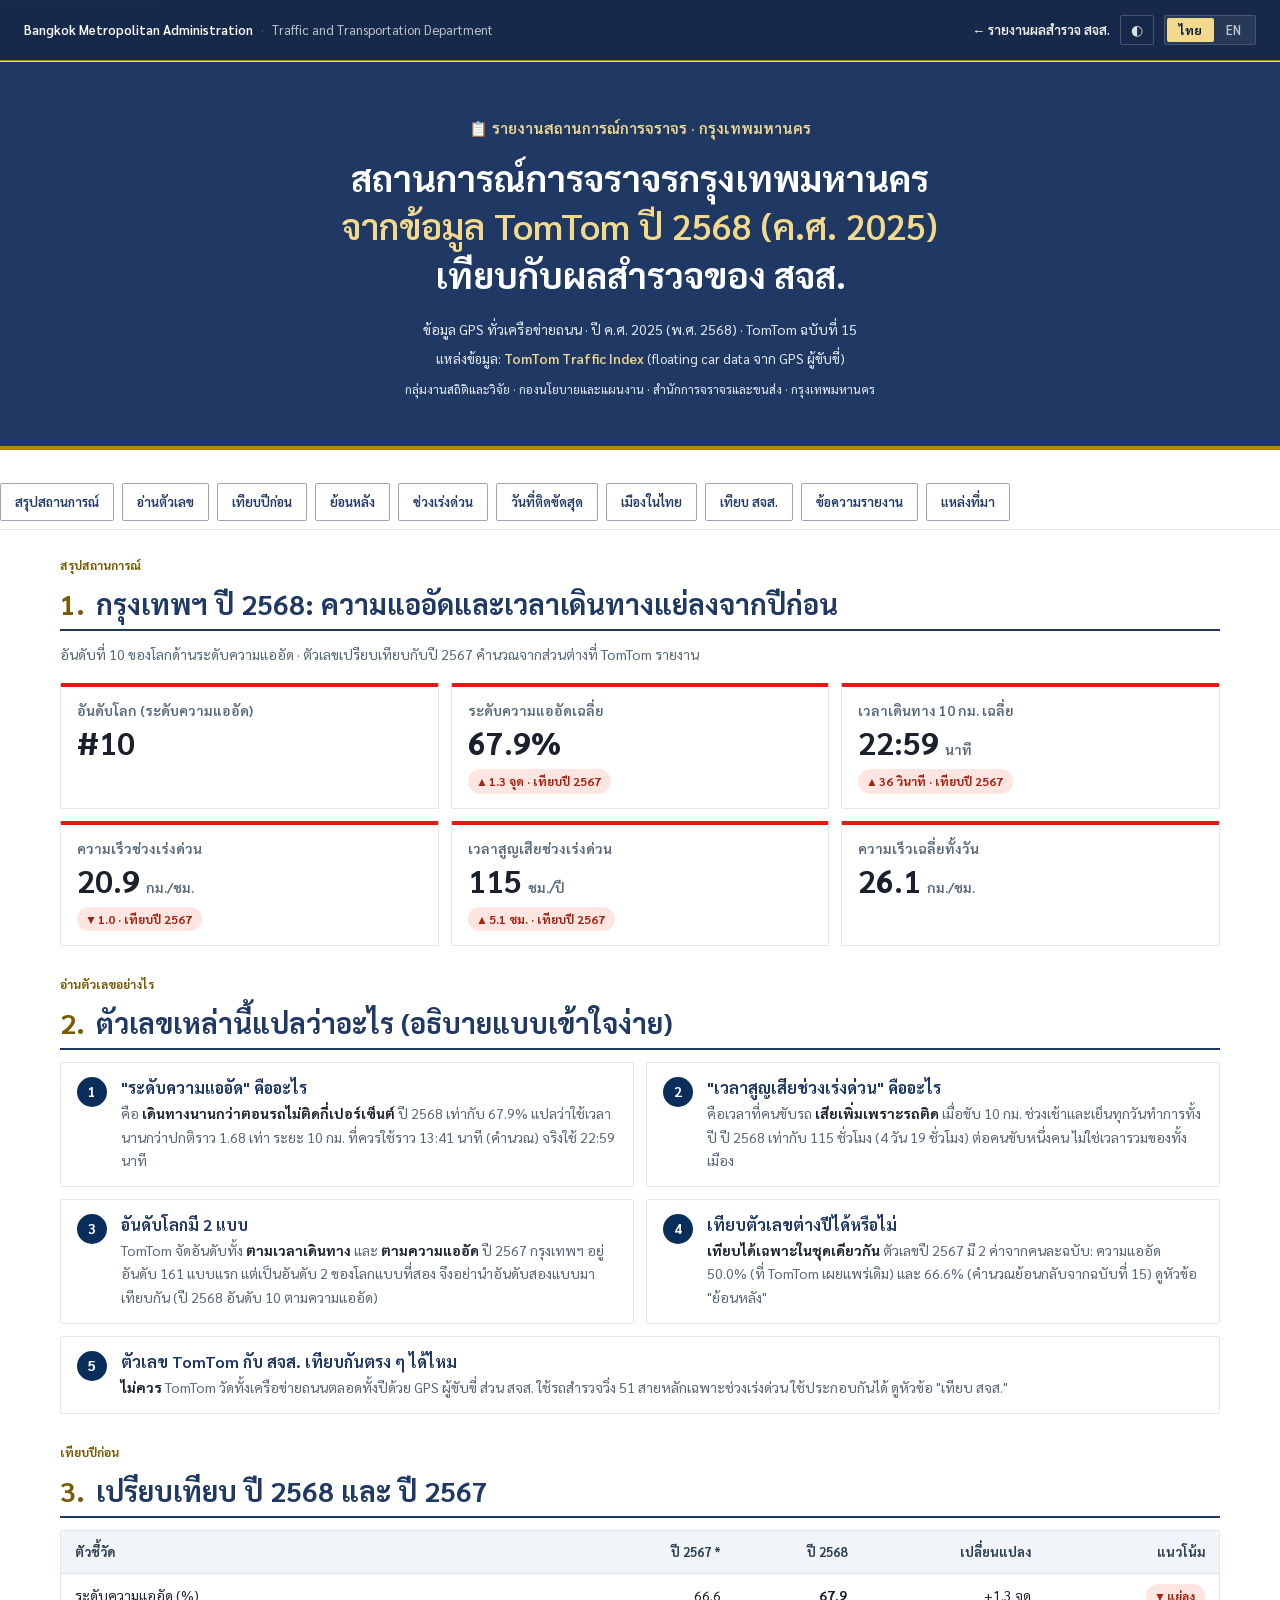
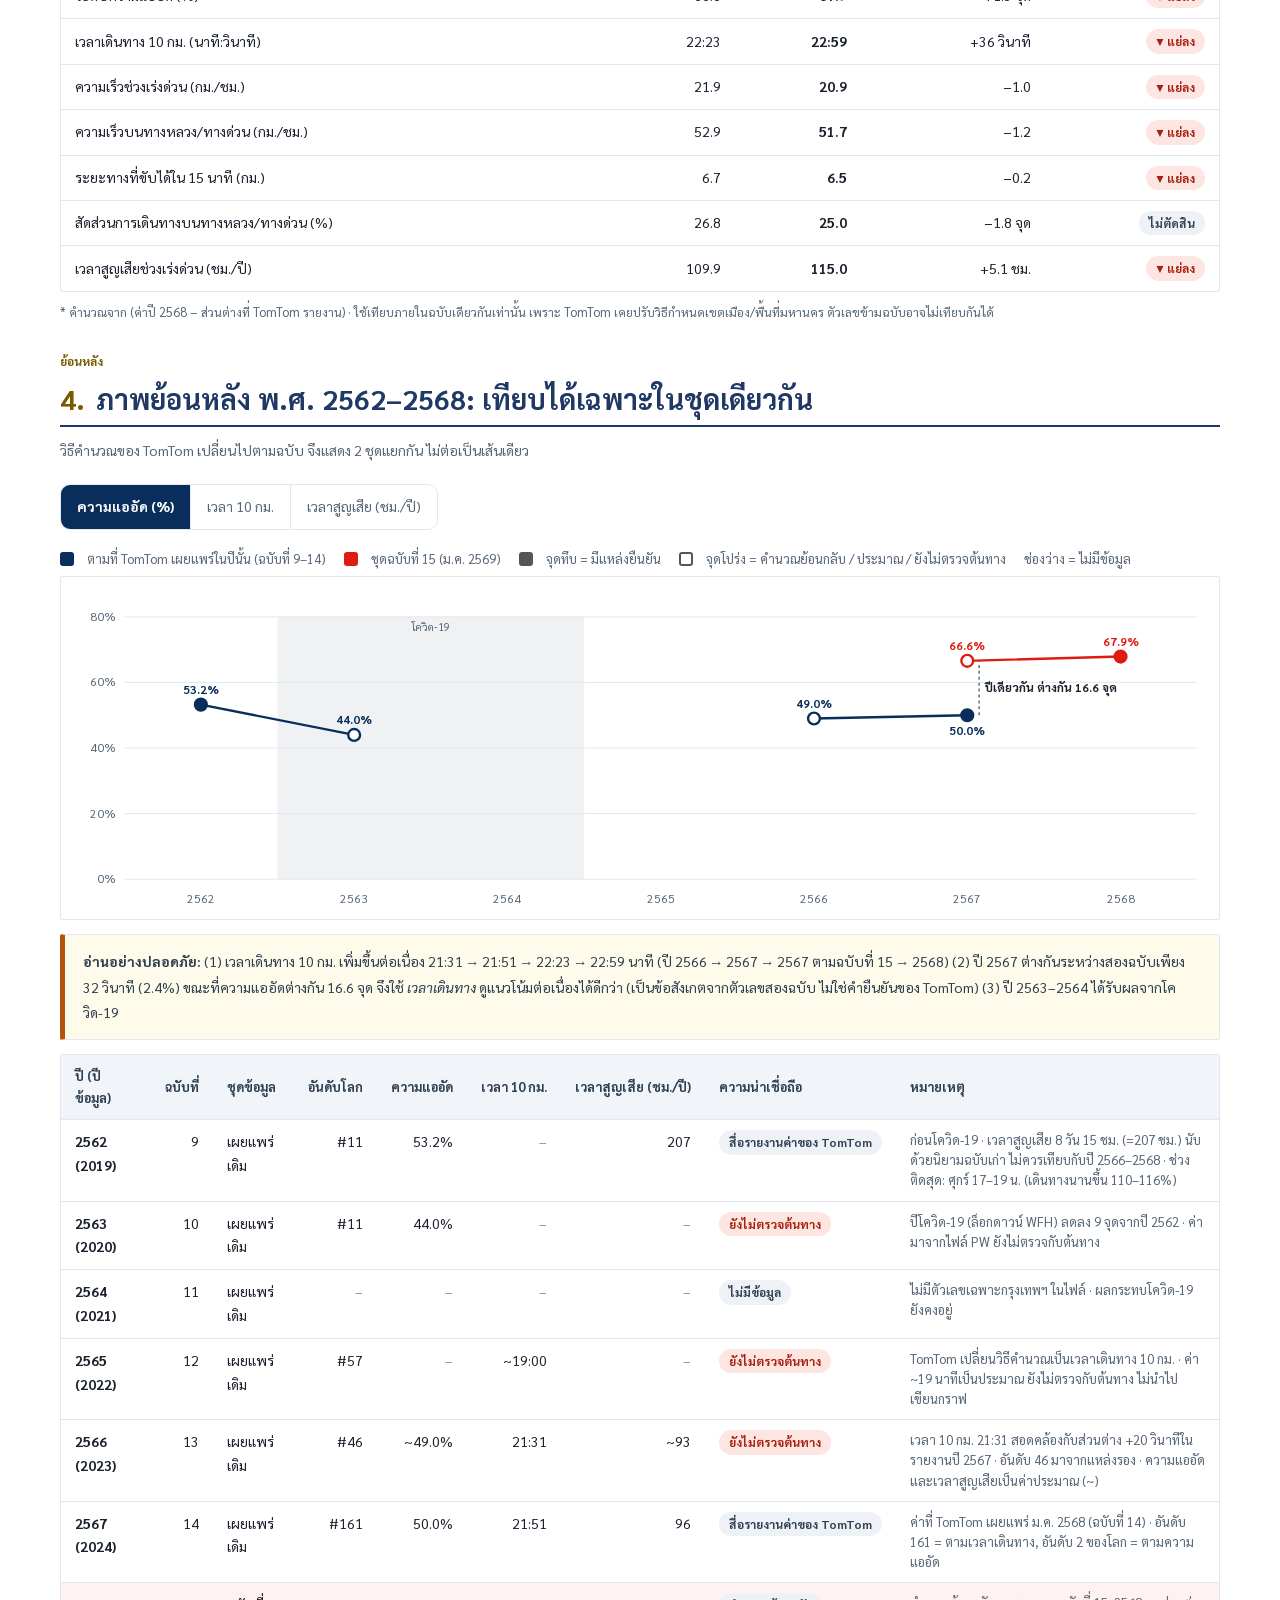
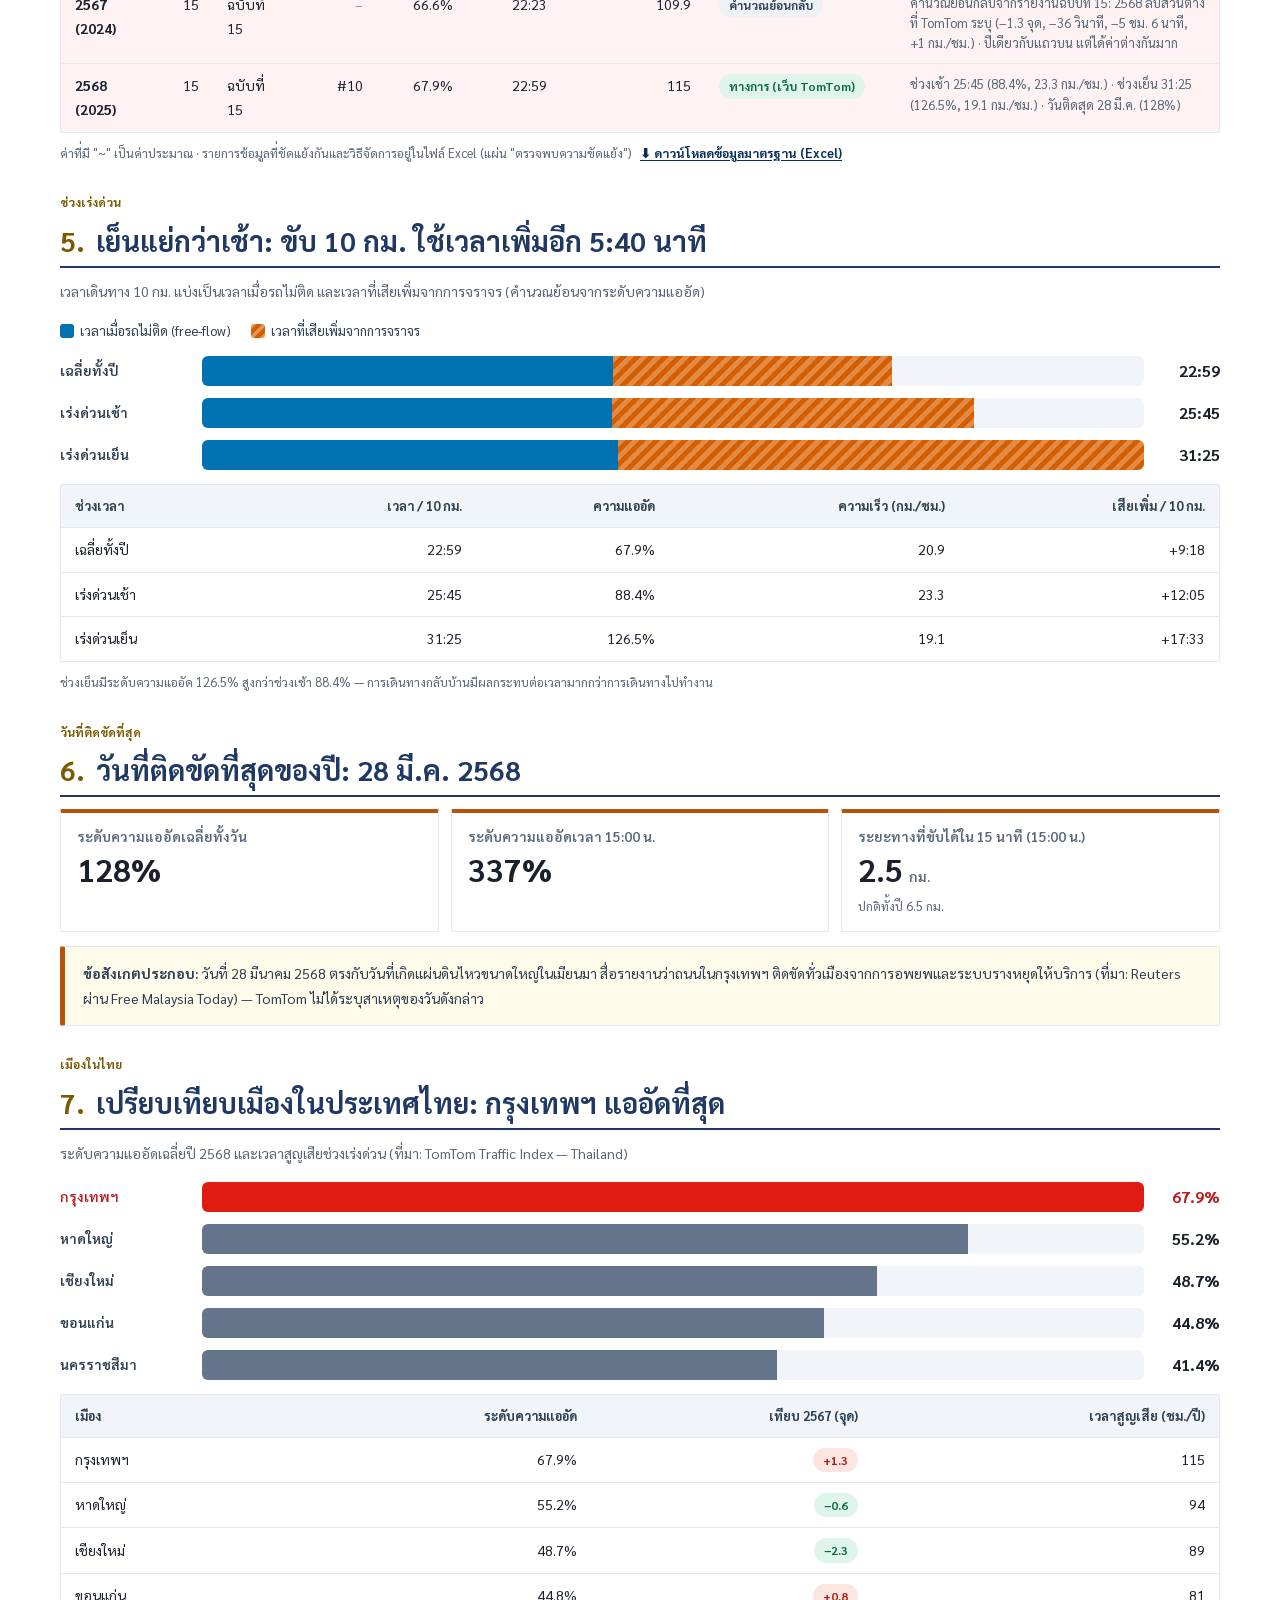
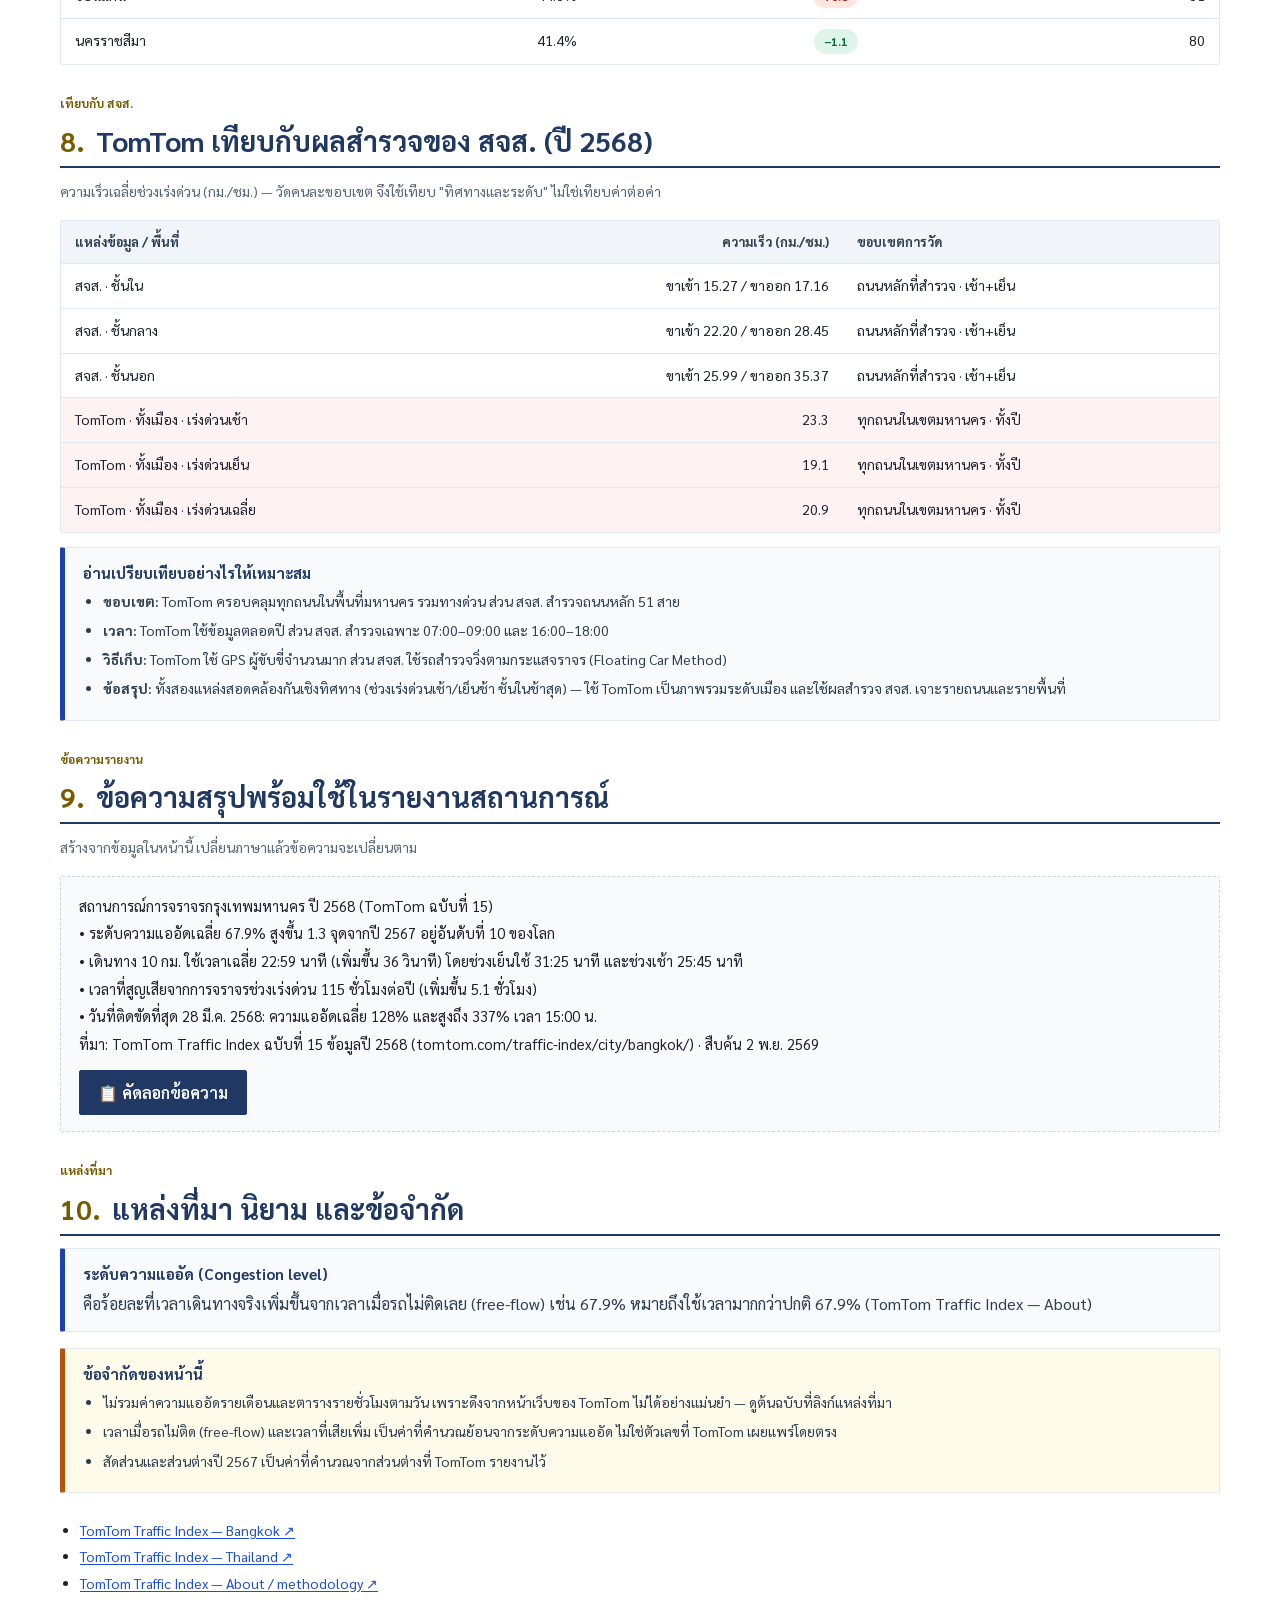
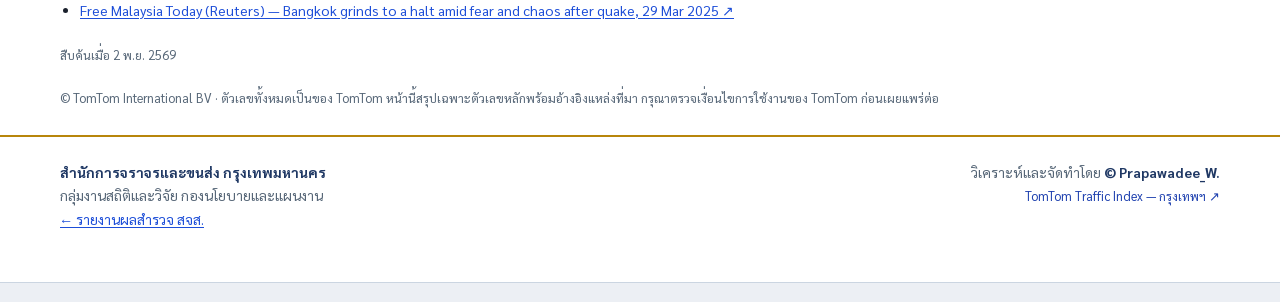
==== commit 0b1a8528: "Apply latest accessibility and formal theme patches Co-authored-by: Copilot <223556219+Copilot@users" ====
--- a/tomtom.html
+++ b/tomtom.html
@@ -1,215 +1,217 @@
-<!DOCTYPE html>
-<html lang="th" data-lang="th">
-<head>
-<meta charset="UTF-8">
-<meta name="viewport" content="width=device-width, initial-scale=1.0, viewport-fit=cover">
-<meta name="color-scheme" content="light">
-<meta name="theme-color" content="#0A2E5C">
-
-<title>สถานการณ์การจราจรกรุงเทพฯ จาก TomTom (ข้อมูลปี 2568 และย้อนหลัง) · BMA Travel Time Dashboard</title>
-<meta name="description" content="สรุปสถานการณ์การจราจรกรุงเทพมหานครจาก TomTom (ข้อมูลปี 2568): ระดับความแออัด เวลาเดินทาง 10 กม. ช่วงเร่งด่วนเช้า–เย็น วันที่ติดขัดที่สุด เปรียบเทียบกับเมืองในไทยและผลสำรวจของ สจส.">
-<meta name="keywords" content="TomTom Traffic Index 2025, Bangkok traffic, congestion level, สถานการณ์การจราจร, กรุงเทพมหานคร, สจส.">
-<meta name="author" content="Prapawadee W., Statistics and Research Group, Traffic and Transportation Department, BMA">
-
-<meta property="og:type" content="website">
-<meta property="og:locale" content="th_TH"><meta property="og:locale:alternate" content="en_US">
-<meta property="og:title" content="Bangkok traffic situation — TomTom (2025 data, with 2019–2025 history)">
-<meta property="og:description" content="Congestion level, travel time per 10 km, rush hours, worst day, Thai cities, and comparison with the BMA floating-car survey.">
-<meta property="og:url" content="https://bma-statistics-pw.github.io/BMA-travel-time-dashboard-TH/tomtom.html">
-<meta property="og:site_name" content="BMA Traffic Statistics">
-<meta name="twitter:card" content="summary">
-<link rel="canonical" href="https://bma-statistics-pw.github.io/BMA-travel-time-dashboard-TH/tomtom.html">
-<link rel="alternate" hreflang="th" href="https://bma-statistics-pw.github.io/BMA-travel-time-dashboard-TH/tomtom.html?lang=th">
-<link rel="alternate" hreflang="en" href="https://bma-statistics-pw.github.io/BMA-travel-time-dashboard-TH/tomtom.html?lang=en">
-<link rel="alternate" hreflang="x-default" href="https://bma-statistics-pw.github.io/BMA-travel-time-dashboard-TH/tomtom.html">
-
-<link rel="preconnect" href="https://fonts.googleapis.com">
-<link rel="preconnect" href="https://fonts.gstatic.com" crossorigin>
-<link href="https://fonts.googleapis.com/css2?family=Sarabun:ital,wght@0,300;0,400;0,500;0,600;0,700;0,800;1,400;1,700&display=swap" rel="stylesheet">
-<link rel="stylesheet" href="assets/styles.css">
-<link rel="stylesheet" href="assets/tomtom.css">
-
-<script type="application/ld+json">
-{
-  "@context": "https://schema.org",
-  "@type": "WebPage",
-  "name": "Bangkok traffic situation — TomTom (2025 data, with 2019–2025 history)",
-  "inLanguage": ["th-TH", "en-US"],
-  "url": "https://bma-statistics-pw.github.io/BMA-travel-time-dashboard-TH/tomtom.html",
-  "isPartOf": { "@type": "WebSite", "name": "BMA Travel Time Dashboard", "url": "https://bma-statistics-pw.github.io/BMA-travel-time-dashboard-TH/" },
-  "citation": "https://www.tomtom.com/traffic-index/city/bangkok/",
-  "creator": { "@type": "GovernmentOrganization", "name": "Traffic and Transportation Department, Bangkok Metropolitan Administration" }
-}
-</script>
-</head>
-<body>
-
-<a href="#main" class="skip-link" data-i18n="skip">ข้ามไปยังเนื้อหาหลัก</a>
-
-<div class="utility-bar" role="region" aria-label="เครื่องมือเว็บไซต์ / Site tools">
-  <div class="utility-inner">
-    <div class="utility-left">
-      <span class="util-org" data-i18n="utilOrg">Bangkok Metropolitan Administration</span>
-      <span class="util-sep">·</span>
-      <span class="util-dept" data-i18n="utilDept">Traffic and Transportation Department</span>
-    </div>
-    <div class="utility-right">
-      <a class="tt-back" href="index.html" data-i18n="ttBack">← รายงานผลสำรวจ สจส.</a>
-      <button id="themeToggle" class="util-btn" type="button" aria-label="Toggle dark mode" title="สลับโหมด"><span class="theme-icon">◐</span></button>
-      <div class="lang-toggle" role="group" aria-label="Language switcher">
-        <button class="lang-btn active" data-lang="th" type="button" aria-pressed="true">ไทย</button>
-        <button class="lang-btn" data-lang="en" type="button" aria-pressed="false">EN</button>
-      </div>
-    </div>
-  </div>
-</div>
-
-<div class="a4-canvas">
-
-<header class="report-hero">
-  <div class="hero-eyebrow" data-i18n="ttEyebrow">📋 รายงานสถานการณ์การจราจร · กรุงเทพมหานคร</div>
-  <h1 class="hero-title">
-    <span class="hero-line-1" data-i18n="ttHero1">สถานการณ์การจราจรกรุงเทพมหานคร</span>
-    <span class="hero-line-2 hl" data-i18n="ttHero2">จากข้อมูล TomTom ปี 2568 (ค.ศ. 2025)</span>
-    <span class="hero-line-3" data-i18n="ttHero3">เทียบกับผลสำรวจของ สจส.</span>
-  </h1>
-  <p class="hero-meta" data-i18n="ttHeroMeta">ข้อมูล GPS ทั่วเครือข่ายถนน · ปี ค.ศ. 2025 (พ.ศ. 2568) · TomTom ฉบับที่ 15</p>
-  <p class="hero-method" data-i18n-html="ttHeroMethod">แหล่งข้อมูล: <strong>TomTom Traffic Index</strong> (floating car data จาก GPS ผู้ขับขี่)</p>
-  <p class="hero-org" data-i18n="heroOrg">กลุ่มงานสถิติและวิจัย · กองนโยบายและแผนงาน · สำนักการจราจรและขนส่ง กรุงเทพมหานคร</p>
-</header>
-
-<nav class="std-nav" aria-label="Section quick links">
-  <a href="#tt-summary" data-i18n="ttNavSummary">สรุปสถานการณ์</a>
-  <a href="#tt-guide" data-i18n="ttNavGuide">อ่านตัวเลข</a>
-  <a href="#tt-yoy" data-i18n="ttNavYoy">เทียบปีก่อน</a>
-  <a href="#tt-history" data-i18n="ttNavHist">ย้อนหลัง</a>
-  <a href="#tt-rush" data-i18n="ttNavRush">ช่วงเร่งด่วน</a>
-  <a href="#tt-day" data-i18n="ttNavDay">วันที่ติดขัดสุด</a>
-  <a href="#tt-th" data-i18n="ttNavTh">เมืองในไทย</a>
-  <a href="#tt-vs" data-i18n="ttNavVs">เทียบ สจส.</a>
-  <a href="#tt-copy" data-i18n="ttNavCopy">ข้อความรายงาน</a>
-  <a href="#tt-src" data-i18n="ttNavSrc">แหล่งที่มา</a>
-</nav>
-
-<main id="main" class="a4-body" tabindex="-1">
-
-<p id="ttError" class="tt-error" role="alert" hidden></p>
-<noscript><p class="tt-error" data-i18n="ttNoJs">หน้านี้ใช้ JavaScript แสดงตัวเลขและกราฟ — ดูข้อมูลต้นฉบับที่ <a href="https://www.tomtom.com/traffic-index/city/bangkok/">TomTom Traffic Index</a></p></noscript>
-
-<!-- ───────── สรุปสถานการณ์ ───────── -->
-<section id="tt-summary" class="reveal" aria-labelledby="ttSumHead">
-  <div class="section-eyebrow" data-i18n="ttSumEyebrow">สรุปสถานการณ์</div>
-  <h2 class="section-heading" id="ttSumHead" data-i18n="ttSumHead">กรุงเทพฯ ปี 2568: ตัวชี้วัดความแออัดทุกตัวแย่ลงจากปีก่อน</h2>
-  <p class="section-sub" id="ttSumSub"></p>
-  <div class="tt-kpis" id="ttKpis"></div>
-</section>
-
-<!-- ───────── อ่านตัวเลขอย่างไร ───────── -->
-<section id="tt-guide" class="reveal" aria-labelledby="ttGuideHead">
-  <div class="section-eyebrow" data-i18n="ttGuideEyebrow">อ่านตัวเลขอย่างไร</div>
-  <h2 class="section-heading" id="ttGuideHead" data-i18n="ttGuideHead">ตัวเลขเหล่านี้แปลว่าอะไร (อธิบายแบบเข้าใจง่าย)</h2>
-  <div class="tt-guide" id="ttGuide"></div>
-</section>
-
-<!-- ───────── เทียบปีก่อน ───────── -->
-<section id="tt-yoy" class="reveal">
-  <div class="section-eyebrow" data-i18n="ttYoyEyebrow">เทียบปีก่อน</div>
-  <h2 class="section-heading" id="ttYoyHead" data-i18n="ttYoyHead">เปรียบเทียบ ปี 2568 และ ปี 2567</h2>
-  <div class="tt-table-wrap" tabindex="0" role="region" aria-labelledby="ttYoyHead"><table class="tt-table" id="ttYoy"></table></div>
-  <p class="tt-note" data-i18n="ttYoyNote">* คำนวณจาก (ค่าปี 2568 − ส่วนต่างที่ TomTom รายงาน)</p>
-</section>
-
-<!-- ───────── ย้อนหลัง 2562–2568 ───────── -->
-<section id="tt-history" class="reveal" aria-labelledby="ttHistHead">
-  <div class="section-eyebrow" data-i18n="ttHistEyebrow">ย้อนหลัง</div>
-  <h2 class="section-heading" id="ttHistHead" data-i18n="ttHistHead">ภาพย้อนหลัง พ.ศ. 2562–2568: เทียบได้เฉพาะในชุดเดียวกัน</h2>
-  <p class="section-sub" data-i18n="ttHistSub">วิธีคำนวณของ TomTom เปลี่ยนไปตามฉบับ จึงแสดง 2 ชุดแยกกัน ไม่ต่อเป็นเส้นเดียว</p>
-  <div class="tt-seg" id="ttHistSeg" role="group"></div>
-  <div class="tt-legend tt-hlegend" id="ttHistLegend"></div>
-  <div class="tt-chartbox" id="ttHistBox"></div>
-  <p class="tt-callout is-warn" id="ttHistTake" style="margin-top:14px"></p>
-  <div class="tt-table-wrap" tabindex="0" role="region" aria-labelledby="ttHistHead" style="margin-top:14px"><table class="tt-table tt-htable" id="ttHistTable"></table></div>
-  <p class="tt-note"><span data-i18n="ttHistNote"></span> <a class="tt-dl" href="data/tomtom-bangkok-2019-2025-standardized.xlsx" download data-i18n="ttHistDl">⬇ ดาวน์โหลดข้อมูลมาตรฐาน (Excel)</a></p>
-</section>
-
-<!-- ───────── ช่วงเร่งด่วน ───────── -->
-<section id="tt-rush" class="reveal">
-  <div class="section-eyebrow" data-i18n="ttRushEyebrow">ช่วงเร่งด่วน</div>
-  <h2 class="section-heading" id="ttRushHead"></h2>
-  <p class="section-sub" data-i18n="ttRushSub">เวลาเดินทาง 10 กม. แบ่งเป็นเวลาเมื่อรถไม่ติด และเวลาที่เสียเพิ่มจากการจราจร</p>
-  <div class="tt-legend" aria-hidden="true"><span><i class="is-free"></i><span data-i18n="ttLegFree">เวลาเมื่อรถไม่ติด (free-flow)</span></span><span><i class="is-extra"></i><span data-i18n="ttLegExtra">เวลาที่เสียเพิ่มจากการจราจร</span></span></div>
-  <ul class="tt-bars" id="ttBars"></ul>
-  <div class="tt-table-wrap" tabindex="0" role="region" aria-labelledby="ttRushHead" style="margin-top:14px"><table class="tt-table" id="ttRushTable"></table></div>
-  <p class="tt-note" id="ttRushIns"></p>
-</section>
-
-<!-- ───────── วันที่ติดขัดที่สุด ───────── -->
-<section id="tt-day" class="reveal" aria-labelledby="ttDayHead">
-  <div class="section-eyebrow" data-i18n="ttDayEyebrow">วันที่ติดขัดที่สุด</div>
-  <h2 class="section-heading" id="ttDayHead"></h2>
-  <div class="tt-kpis" id="ttDayCards"></div>
-  <p class="tt-callout is-warn" style="margin-top:14px" data-i18n-html="ttDayNote"></p>
-</section>
-
-<!-- ───────── เมืองในไทย ───────── -->
-<section id="tt-th" class="reveal">
-  <div class="section-eyebrow" data-i18n="ttThEyebrow">เมืองในไทย</div>
-  <h2 class="section-heading" id="ttThHead" data-i18n="ttThHead">เปรียบเทียบเมืองในประเทศไทย: กรุงเทพฯ แออัดที่สุด</h2>
-  <p class="section-sub" data-i18n="ttThSub">ระดับความแออัดเฉลี่ยปี 2568 และเวลาสูญเสียช่วงเร่งด่วน</p>
-  <ul class="tt-bars" id="ttThBars"></ul>
-  <div class="tt-table-wrap" tabindex="0" role="region" aria-labelledby="ttThHead" style="margin-top:14px"><table class="tt-table" id="ttThTable"></table></div>
-</section>
-
-<!-- ───────── เทียบ สจส. ───────── -->
-<section id="tt-vs" class="reveal">
-  <div class="section-eyebrow" data-i18n="ttVsEyebrow">เทียบกับ สจส.</div>
-  <h2 class="section-heading" id="ttVsHead" data-i18n="ttVsHead">TomTom เทียบกับผลสำรวจของ สจส. (ปี 2568)</h2>
-  <p class="section-sub" data-i18n="ttVsSub">ความเร็วเฉลี่ยช่วงเร่งด่วน (กม./ชม.)</p>
-  <div class="tt-table-wrap" tabindex="0" role="region" aria-labelledby="ttVsHead"><table class="tt-table" id="ttVs"></table></div>
-  <div class="tt-callout" style="margin-top:14px">
-    <h3 data-i18n="ttVsReadTitle">อ่านเปรียบเทียบอย่างไรให้เหมาะสม</h3>
-    <ul><li data-i18n-html="ttVsR1"></li><li data-i18n-html="ttVsR2"></li><li data-i18n-html="ttVsR3"></li><li data-i18n-html="ttVsR4"></li></ul>
-  </div>
-</section>
-
-<!-- ───────── ข้อความรายงาน ───────── -->
-<section id="tt-copy" class="reveal">
-  <div class="section-eyebrow" data-i18n="ttCopyEyebrow">ข้อความรายงาน</div>
-  <h2 class="section-heading" id="ttCopyHead" data-i18n="ttCopyHead">ข้อความสรุปพร้อมใช้ในรายงานสถานการณ์</h2>
-  <p class="section-sub" data-i18n="ttCopySub">สร้างจากข้อมูลในหน้านี้</p>
-  <div class="tt-copybox"><div class="tt-copytext" id="ttCopyText" tabindex="0" role="region" aria-labelledby="ttCopyHead"></div>
-    <button class="tt-btn" id="ttCopyBtn" type="button" data-i18n="ttCopyBtn">📋 คัดลอกข้อความ</button></div>
-</section>
-
-<!-- ───────── แหล่งที่มา ───────── -->
-<section id="tt-src" class="reveal" aria-labelledby="ttSrcHead">
-  <div class="section-eyebrow" data-i18n="ttSrcEyebrow">แหล่งที่มา</div>
-  <h2 class="section-heading" id="ttSrcHead" data-i18n="ttSrcHead">แหล่งที่มา นิยาม และข้อจำกัด</h2>
-  <div class="tt-split">
-    <div class="tt-callout"><h3 data-i18n="ttDefTitle">ระดับความแออัด (Congestion level)</h3><p data-i18n="ttDef"></p></div>
-    <div class="tt-callout is-warn"><h3 data-i18n="ttLimTitle">ข้อจำกัดของหน้านี้</h3><ul><li data-i18n="ttLim1"></li><li data-i18n="ttLim2"></li><li data-i18n="ttLim3"></li></ul></div>
-    <div class="tt-block"><ul class="tt-sources" id="ttSources"></ul><p class="tt-note" id="ttRetrieved"></p><p class="tt-note" data-i18n="ttCopyright"></p></div>
-  </div>
-</section>
-
-</main>
-
-<footer class="footer" role="contentinfo">
-  <div>
-    <strong data-i18n="footerOrgL1">สำนักการจราจรและขนส่ง กรุงเทพมหานคร</strong><br>
-    <span data-i18n="footerOrgL2">กลุ่มงานสถิติและวิจัย กองนโยบายและแผนงาน</span><br>
-    <a href="index.html" data-i18n="ttBack">← รายงานผลสำรวจ สจส.</a>
-  </div>
-  <div class="footer-right">
-    <span data-i18n-html="footerAuthor">วิเคราะห์และจัดทำโดย <strong>© Prapawadee_W.</strong></span><br>
-    <a href="https://www.tomtom.com/traffic-index/city/bangkok/" target="_blank" rel="noopener noreferrer" data-i18n="footerTomTom">TomTom Traffic Index — กรุงเทพฯ ↗</a>
-  </div>
-</footer>
-
-</div><!-- /.a4-canvas -->
-
-<script src="assets/i18n.js"></script>
-<script src="assets/tomtom-i18n.js"></script>
-<script src="assets/tomtom.js"></script>
-</body>
-</html>
+<!DOCTYPE html>
+<html lang="th" data-lang="th">
+<head>
+<meta charset="UTF-8">
+<meta name="viewport" content="width=device-width, initial-scale=1.0, viewport-fit=cover">
+<meta name="color-scheme" content="light">
+<meta name="theme-color" content="#0A2E5C">
+
+<title>สถานการณ์การจราจรกรุงเทพฯ จาก TomTom (ข้อมูลปี 2568 และย้อนหลัง) · BMA Travel Time Dashboard</title>
+<meta name="description" content="สรุปสถานการณ์การจราจรกรุงเทพมหานครจาก TomTom (ข้อมูลปี 2568): ระดับความแออัด เวลาเดินทาง 10 กม. ช่วงเร่งด่วนเช้า–เย็น วันที่ติดขัดที่สุด เปรียบเทียบกับเมืองในไทยและผลสำรวจของ สจส.">
+<meta name="keywords" content="TomTom Traffic Index 2025, Bangkok traffic, congestion level, สถานการณ์การจราจร, กรุงเทพมหานคร, สจส.">
+<meta name="author" content="Prapawadee W., Statistics and Research Group, Traffic and Transportation Department, BMA">
+
+<meta property="og:type" content="website">
+<meta property="og:locale" content="th_TH"><meta property="og:locale:alternate" content="en_US">
+<meta property="og:title" content="Bangkok traffic situation — TomTom (2025 data, with 2019–2025 history)">
+<meta property="og:description" content="Congestion level, travel time per 10 km, rush hours, worst day, Thai cities, and comparison with the BMA floating-car survey.">
+<meta property="og:url" content="https://bma-statistics-pw.github.io/BMA-travel-time-dashboard-TH/tomtom.html">
+<meta property="og:site_name" content="BMA Traffic Statistics">
+<meta name="twitter:card" content="summary">
+<link rel="canonical" href="https://bma-statistics-pw.github.io/BMA-travel-time-dashboard-TH/tomtom.html">
+<link rel="alternate" hreflang="th" href="https://bma-statistics-pw.github.io/BMA-travel-time-dashboard-TH/tomtom.html?lang=th">
+<link rel="alternate" hreflang="en" href="https://bma-statistics-pw.github.io/BMA-travel-time-dashboard-TH/tomtom.html?lang=en">
+<link rel="alternate" hreflang="x-default" href="https://bma-statistics-pw.github.io/BMA-travel-time-dashboard-TH/tomtom.html">
+
+<link rel="preconnect" href="https://fonts.googleapis.com">
+<link rel="preconnect" href="https://fonts.gstatic.com" crossorigin>
+<link href="https://fonts.googleapis.com/css2?family=Sarabun:ital,wght@0,300;0,400;0,500;0,600;0,700;0,800;1,400;1,700&display=swap" rel="stylesheet">
+<link rel="stylesheet" href="assets/styles.css">
+<link rel="stylesheet" href="assets/tomtom.css">
+<link rel="stylesheet" href="assets/standards-patch.css">
+<link rel="stylesheet" href="assets/formal-theme.css">
+
+<script type="application/ld+json">
+{
+  "@context": "https://schema.org",
+  "@type": "WebPage",
+  "name": "Bangkok traffic situation — TomTom (2025 data, with 2019–2025 history)",
+  "inLanguage": ["th-TH", "en-US"],
+  "url": "https://bma-statistics-pw.github.io/BMA-travel-time-dashboard-TH/tomtom.html",
+  "isPartOf": { "@type": "WebSite", "name": "BMA Travel Time Dashboard", "url": "https://bma-statistics-pw.github.io/BMA-travel-time-dashboard-TH/" },
+  "citation": "https://www.tomtom.com/traffic-index/city/bangkok/",
+  "creator": { "@type": "GovernmentOrganization", "name": "Traffic and Transportation Department, Bangkok Metropolitan Administration" }
+}
+</script>
+</head>
+<body>
+
+<a href="#main" class="skip-link" data-i18n="skip">ข้ามไปยังเนื้อหาหลัก</a>
+
+<div class="utility-bar" role="region" aria-label="เครื่องมือเว็บไซต์ / Site tools">
+  <div class="utility-inner">
+    <div class="utility-left">
+      <span class="util-org" data-i18n="utilOrg">Bangkok Metropolitan Administration</span>
+      <span class="util-sep">·</span>
+      <span class="util-dept" data-i18n="utilDept">Traffic and Transportation Department</span>
+    </div>
+    <div class="utility-right">
+      <a class="tt-back" href="index.html" data-i18n="ttBack">← รายงานผลสำรวจ สจส.</a>
+      <button id="themeToggle" class="util-btn" type="button" aria-label="Toggle dark mode" title="สลับโหมด"><span class="theme-icon">◐</span></button>
+      <div class="lang-toggle" role="group" aria-label="Language switcher">
+        <button class="lang-btn active" data-lang="th" type="button" aria-pressed="true">ไทย</button>
+        <button class="lang-btn" data-lang="en" type="button" aria-pressed="false">EN</button>
+      </div>
+    </div>
+  </div>
+</div>
+
+<div class="a4-canvas">
+
+<header class="report-hero">
+  <div class="hero-eyebrow" data-i18n="ttEyebrow">📋 รายงานสถานการณ์การจราจร · กรุงเทพมหานคร</div>
+  <h1 class="hero-title">
+    <span class="hero-line-1" data-i18n="ttHero1">สถานการณ์การจราจรกรุงเทพมหานคร</span>
+    <span class="hero-line-2 hl" data-i18n="ttHero2">จากข้อมูล TomTom ปี 2568 (ค.ศ. 2025)</span>
+    <span class="hero-line-3" data-i18n="ttHero3">เทียบกับผลสำรวจของ สจส.</span>
+  </h1>
+  <p class="hero-meta" data-i18n="ttHeroMeta">ข้อมูล GPS ทั่วเครือข่ายถนน · ปี ค.ศ. 2025 (พ.ศ. 2568) · TomTom ฉบับที่ 15</p>
+  <p class="hero-method" data-i18n-html="ttHeroMethod">แหล่งข้อมูล: <strong>TomTom Traffic Index</strong> (floating car data จาก GPS ผู้ขับขี่)</p>
+  <p class="hero-org" data-i18n="heroOrg">กลุ่มงานสถิติและวิจัย · กองนโยบายและแผนงาน · สำนักการจราจรและขนส่ง กรุงเทพมหานคร</p>
+</header>
+
+<nav class="std-nav" aria-label="Section quick links">
+  <a href="#tt-summary" data-i18n="ttNavSummary">สรุปสถานการณ์</a>
+  <a href="#tt-guide" data-i18n="ttNavGuide">อ่านตัวเลข</a>
+  <a href="#tt-yoy" data-i18n="ttNavYoy">เทียบปีก่อน</a>
+  <a href="#tt-history" data-i18n="ttNavHist">ย้อนหลัง</a>
+  <a href="#tt-rush" data-i18n="ttNavRush">ช่วงเร่งด่วน</a>
+  <a href="#tt-day" data-i18n="ttNavDay">วันที่ติดขัดสุด</a>
+  <a href="#tt-th" data-i18n="ttNavTh">เมืองในไทย</a>
+  <a href="#tt-vs" data-i18n="ttNavVs">เทียบ สจส.</a>
+  <a href="#tt-copy" data-i18n="ttNavCopy">ข้อความรายงาน</a>
+  <a href="#tt-src" data-i18n="ttNavSrc">แหล่งที่มา</a>
+</nav>
+
+<main id="main" class="a4-body" tabindex="-1">
+
+<p id="ttError" class="tt-error" role="alert" hidden></p>
+<noscript><p class="tt-error" data-i18n="ttNoJs">หน้านี้ใช้ JavaScript แสดงตัวเลขและกราฟ — ดูข้อมูลต้นฉบับที่ <a href="https://www.tomtom.com/traffic-index/city/bangkok/">TomTom Traffic Index</a></p></noscript>
+
+<!-- ───────── สรุปสถานการณ์ ───────── -->
+<section id="tt-summary" class="reveal" aria-labelledby="ttSumHead">
+  <div class="section-eyebrow" data-i18n="ttSumEyebrow">สรุปสถานการณ์</div>
+  <h2 class="section-heading" id="ttSumHead" data-i18n="ttSumHead">กรุงเทพฯ ปี 2568: ตัวชี้วัดความแออัดทุกตัวแย่ลงจากปีก่อน</h2>
+  <p class="section-sub" id="ttSumSub"></p>
+  <div class="tt-kpis" id="ttKpis"></div>
+</section>
+
+<!-- ───────── อ่านตัวเลขอย่างไร ───────── -->
+<section id="tt-guide" class="reveal" aria-labelledby="ttGuideHead">
+  <div class="section-eyebrow" data-i18n="ttGuideEyebrow">อ่านตัวเลขอย่างไร</div>
+  <h2 class="section-heading" id="ttGuideHead" data-i18n="ttGuideHead">ตัวเลขเหล่านี้แปลว่าอะไร (อธิบายแบบเข้าใจง่าย)</h2>
+  <div class="tt-guide" id="ttGuide"></div>
+</section>
+
+<!-- ───────── เทียบปีก่อน ───────── -->
+<section id="tt-yoy" class="reveal">
+  <div class="section-eyebrow" data-i18n="ttYoyEyebrow">เทียบปีก่อน</div>
+  <h2 class="section-heading" id="ttYoyHead" data-i18n="ttYoyHead">เปรียบเทียบ ปี 2568 และ ปี 2567</h2>
+  <div class="tt-table-wrap" tabindex="0" role="region" aria-labelledby="ttYoyHead"><table class="tt-table" id="ttYoy"></table></div>
+  <p class="tt-note" data-i18n="ttYoyNote">* คำนวณจาก (ค่าปี 2568 − ส่วนต่างที่ TomTom รายงาน)</p>
+</section>
+
+<!-- ───────── ย้อนหลัง 2562–2568 ───────── -->
+<section id="tt-history" class="reveal" aria-labelledby="ttHistHead">
+  <div class="section-eyebrow" data-i18n="ttHistEyebrow">ย้อนหลัง</div>
+  <h2 class="section-heading" id="ttHistHead" data-i18n="ttHistHead">ภาพย้อนหลัง พ.ศ. 2562–2568: เทียบได้เฉพาะในชุดเดียวกัน</h2>
+  <p class="section-sub" data-i18n="ttHistSub">วิธีคำนวณของ TomTom เปลี่ยนไปตามฉบับ จึงแสดง 2 ชุดแยกกัน ไม่ต่อเป็นเส้นเดียว</p>
+  <div class="tt-seg" id="ttHistSeg" role="group"></div>
+  <div class="tt-legend tt-hlegend" id="ttHistLegend"></div>
+  <div class="tt-chartbox" id="ttHistBox"></div>
+  <p class="tt-callout is-warn" id="ttHistTake" style="margin-top:14px"></p>
+  <div class="tt-table-wrap" tabindex="0" role="region" aria-labelledby="ttHistHead" style="margin-top:14px"><table class="tt-table tt-htable" id="ttHistTable"></table></div>
+  <p class="tt-note"><span data-i18n="ttHistNote"></span> <a class="tt-dl" href="data/tomtom-bangkok-2019-2025-standardized.xlsx" download data-i18n="ttHistDl">⬇ ดาวน์โหลดข้อมูลมาตรฐาน (Excel)</a></p>
+</section>
+
+<!-- ───────── ช่วงเร่งด่วน ───────── -->
+<section id="tt-rush" class="reveal">
+  <div class="section-eyebrow" data-i18n="ttRushEyebrow">ช่วงเร่งด่วน</div>
+  <h2 class="section-heading" id="ttRushHead"></h2>
+  <p class="section-sub" data-i18n="ttRushSub">เวลาเดินทาง 10 กม. แบ่งเป็นเวลาเมื่อรถไม่ติด และเวลาที่เสียเพิ่มจากการจราจร</p>
+  <div class="tt-legend" aria-hidden="true"><span><i class="is-free"></i><span data-i18n="ttLegFree">เวลาเมื่อรถไม่ติด (free-flow)</span></span><span><i class="is-extra"></i><span data-i18n="ttLegExtra">เวลาที่เสียเพิ่มจากการจราจร</span></span></div>
+  <ul class="tt-bars" id="ttBars"></ul>
+  <div class="tt-table-wrap" tabindex="0" role="region" aria-labelledby="ttRushHead" style="margin-top:14px"><table class="tt-table" id="ttRushTable"></table></div>
+  <p class="tt-note" id="ttRushIns"></p>
+</section>
+
+<!-- ───────── วันที่ติดขัดที่สุด ───────── -->
+<section id="tt-day" class="reveal" aria-labelledby="ttDayHead">
+  <div class="section-eyebrow" data-i18n="ttDayEyebrow">วันที่ติดขัดที่สุด</div>
+  <h2 class="section-heading" id="ttDayHead"></h2>
+  <div class="tt-kpis" id="ttDayCards"></div>
+  <p class="tt-callout is-warn" style="margin-top:14px" data-i18n-html="ttDayNote"></p>
+</section>
+
+<!-- ───────── เมืองในไทย ───────── -->
+<section id="tt-th" class="reveal">
+  <div class="section-eyebrow" data-i18n="ttThEyebrow">เมืองในไทย</div>
+  <h2 class="section-heading" id="ttThHead" data-i18n="ttThHead">เปรียบเทียบเมืองในประเทศไทย: กรุงเทพฯ แออัดที่สุด</h2>
+  <p class="section-sub" data-i18n="ttThSub">ระดับความแออัดเฉลี่ยปี 2568 และเวลาสูญเสียช่วงเร่งด่วน</p>
+  <ul class="tt-bars" id="ttThBars"></ul>
+  <div class="tt-table-wrap" tabindex="0" role="region" aria-labelledby="ttThHead" style="margin-top:14px"><table class="tt-table" id="ttThTable"></table></div>
+</section>
+
+<!-- ───────── เทียบ สจส. ───────── -->
+<section id="tt-vs" class="reveal">
+  <div class="section-eyebrow" data-i18n="ttVsEyebrow">เทียบกับ สจส.</div>
+  <h2 class="section-heading" id="ttVsHead" data-i18n="ttVsHead">TomTom เทียบกับผลสำรวจของ สจส. (ปี 2568)</h2>
+  <p class="section-sub" data-i18n="ttVsSub">ความเร็วเฉลี่ยช่วงเร่งด่วน (กม./ชม.)</p>
+  <div class="tt-table-wrap" tabindex="0" role="region" aria-labelledby="ttVsHead"><table class="tt-table" id="ttVs"></table></div>
+  <div class="tt-callout" style="margin-top:14px">
+    <h3 data-i18n="ttVsReadTitle">อ่านเปรียบเทียบอย่างไรให้เหมาะสม</h3>
+    <ul><li data-i18n-html="ttVsR1"></li><li data-i18n-html="ttVsR2"></li><li data-i18n-html="ttVsR3"></li><li data-i18n-html="ttVsR4"></li></ul>
+  </div>
+</section>
+
+<!-- ───────── ข้อความรายงาน ───────── -->
+<section id="tt-copy" class="reveal">
+  <div class="section-eyebrow" data-i18n="ttCopyEyebrow">ข้อความรายงาน</div>
+  <h2 class="section-heading" id="ttCopyHead" data-i18n="ttCopyHead">ข้อความสรุปพร้อมใช้ในรายงานสถานการณ์</h2>
+  <p class="section-sub" data-i18n="ttCopySub">สร้างจากข้อมูลในหน้านี้</p>
+  <div class="tt-copybox"><div class="tt-copytext" id="ttCopyText" tabindex="0" role="region" aria-labelledby="ttCopyHead"></div>
+    <button class="tt-btn" id="ttCopyBtn" type="button" data-i18n="ttCopyBtn">📋 คัดลอกข้อความ</button></div>
+</section>
+
+<!-- ───────── แหล่งที่มา ───────── -->
+<section id="tt-src" class="reveal" aria-labelledby="ttSrcHead">
+  <div class="section-eyebrow" data-i18n="ttSrcEyebrow">แหล่งที่มา</div>
+  <h2 class="section-heading" id="ttSrcHead" data-i18n="ttSrcHead">แหล่งที่มา นิยาม และข้อจำกัด</h2>
+  <div class="tt-split">
+    <div class="tt-callout"><h3 data-i18n="ttDefTitle">ระดับความแออัด (Congestion level)</h3><p data-i18n="ttDef"></p></div>
+    <div class="tt-callout is-warn"><h3 data-i18n="ttLimTitle">ข้อจำกัดของหน้านี้</h3><ul><li data-i18n="ttLim1"></li><li data-i18n="ttLim2"></li><li data-i18n="ttLim3"></li></ul></div>
+    <div class="tt-block"><ul class="tt-sources" id="ttSources"></ul><p class="tt-note" id="ttRetrieved"></p><p class="tt-note" data-i18n="ttCopyright"></p></div>
+  </div>
+</section>
+
+</main>
+
+<footer class="footer" role="contentinfo">
+  <div>
+    <strong data-i18n="footerOrgL1">สำนักการจราจรและขนส่ง กรุงเทพมหานคร</strong><br>
+    <span data-i18n="footerOrgL2">กลุ่มงานสถิติและวิจัย กองนโยบายและแผนงาน</span><br>
+    <a href="index.html" data-i18n="ttBack">← รายงานผลสำรวจ สจส.</a>
+  </div>
+  <div class="footer-right">
+    <span data-i18n-html="footerAuthor">วิเคราะห์และจัดทำโดย <strong>© Prapawadee_W.</strong></span><br>
+    <a href="https://www.tomtom.com/traffic-index/city/bangkok/" target="_blank" rel="noopener noreferrer" data-i18n="footerTomTom">TomTom Traffic Index — กรุงเทพฯ ↗</a>
+  </div>
+</footer>
+
+</div><!-- /.a4-canvas -->
+
+<script src="assets/i18n.js"></script>
+<script src="assets/tomtom-i18n.js"></script>
+<script src="assets/tomtom.js"></script>
+</body>
+</html>
--- a/assets/tomtom.css
+++ b/assets/tomtom.css
@@ -1,125 +1,125 @@
-/* ════════════════════════════════════════════════════════════════
-   หน้า TomTom (tomtom.html) — ใช้ตัวแปรและคลาสพื้นฐานจาก styles.css
-   © Prapawadee_W.
-   ════════════════════════════════════════════════════════════════ */
-
-.tt-back{display:inline-flex;align-items:center;min-height:44px;font-weight:600;color:#fff;text-decoration:none;font-size:13px;opacity:.95}
-.tt-back:hover{text-decoration:underline}
-.std-nav .is-link{background:#fff7e0;border-color:#f0c060;color:#7a4a00}
-
-/* KPI */
-.tt-kpis{display:grid;grid-template-columns:repeat(3,1fr);gap:12px}
-.tt-kpi{background:var(--surface);border:1px solid var(--border);border-top:4px solid #df1b12;border-radius:var(--radius-md);padding:14px 16px;box-shadow:var(--shadow-soft);min-width:0}
-.tt-kpi.is-alert{border-top-color:#b45309}
-.tt-kpi__label{font-size:var(--fs-small);color:var(--text-muted);font-weight:600;line-height:1.4}
-.tt-kpi__value{font-family:var(--font-mono);font-size:32px;font-weight:700;line-height:1.15;color:var(--text-dark);font-variant-numeric:tabular-nums;margin-top:4px}
-.tt-kpi__value small{font-size:14px;font-weight:600;color:var(--text-muted);margin-left:6px}
-.tt-kpi__foot{margin-top:8px;font-size:12.5px;color:var(--text-muted);min-height:1.5em}
-
-/* delta / status chip */
-.tt-delta{display:inline-block;padding:2px 10px;border-radius:999px;font-size:12px;font-weight:700;background:#eef2f7;color:#334155;white-space:nowrap}
-.tt-delta.is-bad{background:#fde6e2;color:#a8200f}
-.tt-delta.is-good{background:#dff5ea;color:#0b6b45}
-:root[data-theme='dark'] .tt-delta{background:#334155;color:#e2e8f0}
-:root[data-theme='dark'] .tt-delta.is-bad{background:#4a1d17;color:#ffb4a8}
-:root[data-theme='dark'] .tt-delta.is-good{background:#0f3d2b;color:#7ee2b0}
-
-/* tables */
-.tt-table-wrap{overflow-x:auto;border:1px solid var(--border);border-radius:var(--radius-md);background:var(--surface)}
-.tt-table{width:100%;border-collapse:collapse;font-size:14px;font-variant-numeric:tabular-nums}
-.tt-table th,.tt-table td{padding:10px 14px;text-align:right;border-bottom:1px solid var(--border);white-space:nowrap}
-.tt-table th{background:var(--surface-3);font-weight:700;color:var(--text-mid);font-size:13px}
-.tt-table .tt-left{text-align:left;white-space:normal}
-.tt-table tbody tr:last-child td{border-bottom:0}
-.tt-table tbody tr:hover{background:var(--surface-2)}
-.tt-table tr.is-tom td{background:rgba(223,27,18,.05)}
-:root[data-theme='dark'] .tt-table tr.is-tom td{background:rgba(248,113,113,.08)}
-.tt-note{font-size:12.5px;color:var(--text-muted);margin-top:10px;line-height:1.7}
-
-/* bars (HTML/CSS — responsive, อ่านได้ด้วย screen reader ผ่าน aria-label) */
-.tt-bars{list-style:none;display:grid;gap:12px;margin:6px 0 4px}
-.tt-bar{display:grid;grid-template-columns:130px 1fr 64px;gap:12px;align-items:center}
-.tt-bar__label{font-size:14px;font-weight:600;color:var(--text-mid)}
-.tt-bar__track{display:flex;height:30px;background:var(--surface-3);border-radius:6px;overflow:hidden}
-.tt-bar__seg{display:block;height:100%}
-.tt-bar__seg.is-free{background:#0072b2}
-.tt-bar__seg.is-extra{background:#d55e00;background-image:repeating-linear-gradient(135deg,rgba(255,255,255,.28) 0 5px,transparent 5px 10px)}
-.tt-bar__seg.is-city{background:#64748b}
-.tt-bar.is-hi .tt-bar__seg.is-city{background:#df1b12}
-.tt-bar.is-hi .tt-bar__label,.tt-bar.is-hi .tt-bar__val{color:#b91c1c}
-:root[data-theme='dark'] .tt-bar.is-hi .tt-bar__label,:root[data-theme='dark'] .tt-bar.is-hi .tt-bar__val{color:#f87171}
-.tt-bar__val{font-family:var(--font-mono);font-weight:700;text-align:right;font-variant-numeric:tabular-nums;color:var(--text-dark)}
-.tt-legend{display:flex;flex-wrap:wrap;gap:6px 20px;font-size:13px;color:var(--text-mid);margin:8px 0 14px}
-.tt-legend i{display:inline-block;width:14px;height:14px;border-radius:3px;margin-right:6px;vertical-align:-2px}
-.tt-legend .is-free{background:#0072b2}
-.tt-legend .is-extra{background:#d55e00;background-image:repeating-linear-gradient(135deg,rgba(255,255,255,.35) 0 4px,transparent 4px 8px)}
-
-/* callouts */
-.tt-callout{border:1px solid var(--border);border-left:5px solid #1e40af;background:var(--surface-2);border-radius:var(--radius-md);padding:14px 18px;font-size:14px;line-height:1.8;color:var(--text-mid)}
-.tt-callout.is-warn{border-left-color:#b45309;background:#fffbeb}
-:root[data-theme='dark'] .tt-callout.is-warn{background:#3b2c0b}
-.tt-callout ul{margin:6px 0 0 20px}
-.tt-callout li{margin:4px 0}
-.tt-callout h3{font-size:15px;margin-bottom:6px}
-
-/* copy box */
-.tt-copybox{border:1px dashed var(--border-strong);border-radius:var(--radius-md);padding:16px 18px;background:var(--surface-2)}
-.tt-copytext{white-space:pre-wrap;font-size:14.5px;line-height:1.9;color:var(--text-dark);margin-bottom:12px}
-.tt-btn{display:inline-flex;align-items:center;justify-content:center;min-height:44px;padding:8px 18px;border:1px solid var(--primary-color);border-radius:var(--radius-md);background:var(--primary-color);color:#fff;font:inherit;font-weight:600;cursor:pointer}
-.tt-btn:hover{filter:brightness(1.15)}
-:root[data-theme='dark'] .tt-btn{background:#f0c060;color:#08203f;border-color:#f0c060}
-
-.tt-sources{margin:8px 0 0 20px;font-size:14px;line-height:1.9}
-.tt-sources a{color:#1d4ed8;word-break:break-word}
-:root[data-theme='dark'] .tt-sources a{color:#93c5fd}
-.tt-error{padding:12px 16px;border-radius:var(--radius-md);background:#fde6e2;color:#a8200f;font-weight:600}
-.tt-split{display:grid;grid-template-columns:1fr;gap:16px}
-.tt-block{display:flex;flex-direction:column;gap:12px}
-
-@media (max-width:900px){ .tt-kpis{grid-template-columns:repeat(2,1fr)} }
-@media (max-width:640px){
-  .tt-kpis{grid-template-columns:1fr}
-  .tt-kpi__value{font-size:28px}
-  .tt-bar{grid-template-columns:1fr 56px;gap:4px 10px}
-  .tt-bar__label{grid-column:1 / -1}
-  .tt-bar__track{height:26px}
-  /* ตาราง → การ์ดบนมือถือ */
-  .tt-table thead{position:absolute;width:1px;height:1px;overflow:hidden;clip:rect(0 0 0 0)}
-  .tt-table,.tt-table tbody,.tt-table tr,.tt-table td{display:block;width:100%}
-  .tt-table tr{border-bottom:2px solid var(--border);padding:8px 0}
-  .tt-table td{display:flex;justify-content:space-between;gap:16px;text-align:right;border:0;padding:4px 14px;white-space:normal}
-  .tt-table td::before{content:attr(data-label);font-weight:600;color:var(--text-muted);text-align:left}
-  .tt-table td.tt-left{font-weight:700;font-size:15px}
-  .tt-table td.tt-left::before{content:none}
-}
-@media print{ .std-nav,.tt-btn,.utility-bar{display:none!important} .tt-table th,.tt-table td{white-space:normal} }
-
-
-/* ── อ่านตัวเลข (guide) ── */
-.tt-guide{display:grid;grid-template-columns:repeat(2,1fr);gap:12px}
-.tt-gcard{display:flex;gap:14px;align-items:flex-start;background:var(--surface);border:1px solid var(--border);border-radius:var(--radius-md);padding:14px 16px;box-shadow:var(--shadow-soft)}
-.tt-gcard:last-child:nth-child(odd){grid-column:1/-1}
-.tt-gcard__n{flex:none;width:30px;height:30px;border-radius:50%;background:#0A2E5C;color:#fff;font-weight:700;display:grid;place-items:center;font-size:14px}
-.tt-gcard h3{margin:0 0 4px;font-size:var(--fs-body,16px);line-height:1.35}
-.tt-gcard p{margin:0;color:var(--text-muted);font-size:var(--fs-small,14px);line-height:1.65}
-.tt-gcard strong{color:var(--text-dark)}
-
-/* ── ย้อนหลัง: ตัวสลับ ตำนาน กราฟ ตาราง ── */
-.tt-seg{display:inline-flex;border:1px solid var(--border);border-radius:10px;overflow:hidden;background:var(--surface);margin:6px 0 10px;max-width:100%}
-.tt-seg button{min-height:44px;min-width:44px;padding:0 16px;background:none;border:0;border-right:1px solid var(--border);font:inherit;font-size:14px;color:var(--text-muted);cursor:pointer}
-.tt-seg button:last-child{border-right:0}
-.tt-seg button[aria-pressed="true"]{background:#0A2E5C;color:#fff;font-weight:700}
-.tt-seg button:focus-visible{outline:3px solid #f0a000;outline-offset:-3px}
-.tt-hlegend{display:flex;flex-wrap:wrap;gap:6px 18px;font-size:13px;color:var(--text-muted);margin-bottom:6px}
-.tt-hlegend>span{display:inline-flex;align-items:center;gap:7px}
-.tt-lg{display:inline-block;width:18px;height:3px;border-radius:2px}
-.tt-lg--a{background:#0A2E5C}.tt-lg--b{background:#df1b12}
-.tt-lg--solid,.tt-lg--hollow{width:11px;height:11px;border-radius:50%;border:2.4px solid #555}
-.tt-lg--solid{background:#555}.tt-lg--hollow{background:var(--surface)}
-.tt-chartbox{background:var(--surface);border:1px solid var(--border);border-radius:var(--radius-md);padding:8px 8px 4px;min-height:200px}
-.tt-chartbox svg{display:block;max-width:100%}
-.tt-na{color:var(--text-muted);opacity:.7}
-.tt-hnote{white-space:normal;min-width:240px;max-width:380px;font-size:13px;color:var(--text-muted);line-height:1.55}
-.tt-htable td{vertical-align:top}
-.tt-dl{font-weight:700;color:#0A2E5C;text-decoration:underline;margin-left:6px;white-space:nowrap}
-@media (max-width:760px){.tt-guide{grid-template-columns:1fr}.tt-seg{display:flex;width:100%}.tt-seg button{flex:1;padding:0 6px}.tt-hnote{max-width:none}}
+/* ════════════════════════════════════════════════════════════════
+   หน้า TomTom (tomtom.html) — ใช้ตัวแปรและคลาสพื้นฐานจาก styles.css
+   © Prapawadee_W.
+   ════════════════════════════════════════════════════════════════ */
+
+.tt-back{display:inline-flex;align-items:center;min-height:44px;font-weight:600;color:#fff;text-decoration:none;font-size:13px;opacity:.95}
+.tt-back:hover{text-decoration:underline}
+.std-nav .is-link{background:#fff7e0;border-color:#f0c060;color:#7a4a00}
+
+/* KPI */
+.tt-kpis{display:grid;grid-template-columns:repeat(3,1fr);gap:12px}
+.tt-kpi{background:var(--surface);border:1px solid var(--border);border-top:4px solid #df1b12;border-radius:var(--radius-md);padding:14px 16px;box-shadow:var(--shadow-soft);min-width:0}
+.tt-kpi.is-alert{border-top-color:#b45309}
+.tt-kpi__label{font-size:var(--fs-small);color:var(--text-muted);font-weight:600;line-height:1.4}
+.tt-kpi__value{font-family:var(--font-mono);font-size:32px;font-weight:700;line-height:1.15;color:var(--text-dark);font-variant-numeric:tabular-nums;margin-top:4px}
+.tt-kpi__value small{font-size:14px;font-weight:600;color:var(--text-muted);margin-left:6px}
+.tt-kpi__foot{margin-top:8px;font-size:12.5px;color:var(--text-muted);min-height:1.5em}
+
+/* delta / status chip */
+.tt-delta{display:inline-block;padding:2px 10px;border-radius:999px;font-size:12px;font-weight:700;background:#eef2f7;color:#334155;white-space:nowrap}
+.tt-delta.is-bad{background:#fde6e2;color:#a8200f}
+.tt-delta.is-good{background:#dff5ea;color:#0b6b45}
+:root[data-theme='dark'] .tt-delta{background:#334155;color:#e2e8f0}
+:root[data-theme='dark'] .tt-delta.is-bad{background:#4a1d17;color:#ffb4a8}
+:root[data-theme='dark'] .tt-delta.is-good{background:#0f3d2b;color:#7ee2b0}
+
+/* tables */
+.tt-table-wrap{overflow-x:auto;border:1px solid var(--border);border-radius:var(--radius-md);background:var(--surface)}
+.tt-table{width:100%;border-collapse:collapse;font-size:14px;font-variant-numeric:tabular-nums}
+.tt-table th,.tt-table td{padding:10px 14px;text-align:right;border-bottom:1px solid var(--border);white-space:nowrap}
+.tt-table th{background:var(--surface-3);font-weight:700;color:var(--text-mid);font-size:13px}
+.tt-table .tt-left{text-align:left;white-space:normal}
+.tt-table tbody tr:last-child td{border-bottom:0}
+.tt-table tbody tr:hover{background:var(--surface-2)}
+.tt-table tr.is-tom td{background:rgba(223,27,18,.05)}
+:root[data-theme='dark'] .tt-table tr.is-tom td{background:rgba(248,113,113,.08)}
+.tt-note{font-size:12.5px;color:var(--text-muted);margin-top:10px;line-height:1.7}
+
+/* bars (HTML/CSS — responsive, อ่านได้ด้วย screen reader ผ่าน aria-label) */
+.tt-bars{list-style:none;display:grid;gap:12px;margin:6px 0 4px}
+.tt-bar{display:grid;grid-template-columns:130px 1fr 64px;gap:12px;align-items:center}
+.tt-bar__label{font-size:14px;font-weight:600;color:var(--text-mid)}
+.tt-bar__track{display:flex;height:30px;background:var(--surface-3);border-radius:6px;overflow:hidden}
+.tt-bar__seg{display:block;height:100%}
+.tt-bar__seg.is-free{background:#0072b2}
+.tt-bar__seg.is-extra{background:#d55e00;background-image:repeating-linear-gradient(135deg,rgba(255,255,255,.28) 0 5px,transparent 5px 10px)}
+.tt-bar__seg.is-city{background:#64748b}
+.tt-bar.is-hi .tt-bar__seg.is-city{background:#df1b12}
+.tt-bar.is-hi .tt-bar__label,.tt-bar.is-hi .tt-bar__val{color:#b91c1c}
+:root[data-theme='dark'] .tt-bar.is-hi .tt-bar__label,:root[data-theme='dark'] .tt-bar.is-hi .tt-bar__val{color:#f87171}
+.tt-bar__val{font-family:var(--font-mono);font-weight:700;text-align:right;font-variant-numeric:tabular-nums;color:var(--text-dark)}
+.tt-legend{display:flex;flex-wrap:wrap;gap:6px 20px;font-size:13px;color:var(--text-mid);margin:8px 0 14px}
+.tt-legend i{display:inline-block;width:14px;height:14px;border-radius:3px;margin-right:6px;vertical-align:-2px}
+.tt-legend .is-free{background:#0072b2}
+.tt-legend .is-extra{background:#d55e00;background-image:repeating-linear-gradient(135deg,rgba(255,255,255,.35) 0 4px,transparent 4px 8px)}
+
+/* callouts */
+.tt-callout{border:1px solid var(--border);border-left:5px solid #1e40af;background:var(--surface-2);border-radius:var(--radius-md);padding:14px 18px;font-size:14px;line-height:1.8;color:var(--text-mid)}
+.tt-callout.is-warn{border-left-color:#b45309;background:#fffbeb}
+:root[data-theme='dark'] .tt-callout.is-warn{background:#3b2c0b}
+.tt-callout ul{margin:6px 0 0 20px}
+.tt-callout li{margin:4px 0}
+.tt-callout h3{font-size:15px;margin-bottom:6px}
+
+/* copy box */
+.tt-copybox{border:1px dashed var(--border-strong);border-radius:var(--radius-md);padding:16px 18px;background:var(--surface-2)}
+.tt-copytext{white-space:pre-wrap;font-size:14.5px;line-height:1.9;color:var(--text-dark);margin-bottom:12px}
+.tt-btn{display:inline-flex;align-items:center;justify-content:center;min-height:44px;padding:8px 18px;border:1px solid var(--primary-color);border-radius:var(--radius-md);background:var(--primary-color);color:#fff;font:inherit;font-weight:600;cursor:pointer}
+.tt-btn:hover{filter:brightness(1.15)}
+:root[data-theme='dark'] .tt-btn{background:#f0c060;color:#08203f;border-color:#f0c060}
+
+.tt-sources{margin:8px 0 0 20px;font-size:14px;line-height:1.9}
+.tt-sources a{color:#1d4ed8;word-break:break-word}
+:root[data-theme='dark'] .tt-sources a{color:#93c5fd}
+.tt-error{padding:12px 16px;border-radius:var(--radius-md);background:#fde6e2;color:#a8200f;font-weight:600}
+.tt-split{display:grid;grid-template-columns:1fr;gap:16px}
+.tt-block{display:flex;flex-direction:column;gap:12px}
+
+@media (max-width:900px){ .tt-kpis{grid-template-columns:repeat(2,1fr)} }
+@media (max-width:640px){
+  .tt-kpis{grid-template-columns:1fr}
+  .tt-kpi__value{font-size:28px}
+  .tt-bar{grid-template-columns:1fr 56px;gap:4px 10px}
+  .tt-bar__label{grid-column:1 / -1}
+  .tt-bar__track{height:26px}
+  /* ตาราง → การ์ดบนมือถือ */
+  .tt-table thead{position:absolute;width:1px;height:1px;overflow:hidden;clip:rect(0 0 0 0)}
+  .tt-table,.tt-table tbody,.tt-table tr,.tt-table td{display:block;width:100%}
+  .tt-table tr{border-bottom:2px solid var(--border);padding:8px 0}
+  .tt-table td{display:flex;justify-content:space-between;gap:16px;text-align:right;border:0;padding:4px 14px;white-space:normal}
+  .tt-table td::before{content:attr(data-label);font-weight:600;color:var(--text-muted);text-align:left}
+  .tt-table td.tt-left{font-weight:700;font-size:15px}
+  .tt-table td.tt-left::before{content:none}
+}
+@media print{ .std-nav,.tt-btn,.utility-bar{display:none!important} .tt-table th,.tt-table td{white-space:normal} }
+
+
+/* ── อ่านตัวเลข (guide) ── */
+.tt-guide{display:grid;grid-template-columns:repeat(2,1fr);gap:12px}
+.tt-gcard{display:flex;gap:14px;align-items:flex-start;background:var(--surface);border:1px solid var(--border);border-radius:var(--radius-md);padding:14px 16px;box-shadow:var(--shadow-soft)}
+.tt-gcard:last-child:nth-child(odd){grid-column:1/-1}
+.tt-gcard__n{flex:none;width:30px;height:30px;border-radius:50%;background:#0A2E5C;color:#fff;font-weight:700;display:grid;place-items:center;font-size:14px}
+.tt-gcard h3{margin:0 0 4px;font-size:var(--fs-body,16px);line-height:1.35}
+.tt-gcard p{margin:0;color:var(--text-muted);font-size:var(--fs-small,14px);line-height:1.65}
+.tt-gcard strong{color:var(--text-dark)}
+
+/* ── ย้อนหลัง: ตัวสลับ ตำนาน กราฟ ตาราง ── */
+.tt-seg{display:inline-flex;border:1px solid var(--border);border-radius:10px;overflow:hidden;background:var(--surface);margin:6px 0 10px;max-width:100%}
+.tt-seg button{min-height:44px;min-width:44px;padding:0 16px;background:none;border:0;border-right:1px solid var(--border);font:inherit;font-size:14px;color:var(--text-muted);cursor:pointer}
+.tt-seg button:last-child{border-right:0}
+.tt-seg button[aria-pressed="true"]{background:#0A2E5C;color:#fff;font-weight:700}
+.tt-seg button:focus-visible{outline:3px solid #f0a000;outline-offset:-3px}
+.tt-hlegend{display:flex;flex-wrap:wrap;gap:6px 18px;font-size:13px;color:var(--text-muted);margin-bottom:6px}
+.tt-hlegend>span{display:inline-flex;align-items:center;gap:7px}
+.tt-lg{display:inline-block;width:18px;height:3px;border-radius:2px}
+.tt-lg--a{background:#0A2E5C}.tt-lg--b{background:#df1b12}
+.tt-lg--solid,.tt-lg--hollow{width:11px;height:11px;border-radius:50%;border:2.4px solid #555}
+.tt-lg--solid{background:#555}.tt-lg--hollow{background:var(--surface)}
+.tt-chartbox{background:var(--surface);border:1px solid var(--border);border-radius:var(--radius-md);padding:8px 8px 4px;min-height:200px}
+.tt-chartbox svg{display:block;max-width:100%}
+.tt-na{color:var(--text-muted);opacity:.7}
+.tt-hnote{white-space:normal;min-width:240px;max-width:380px;font-size:13px;color:var(--text-muted);line-height:1.55}
+.tt-htable td{vertical-align:top}
+.tt-dl{font-weight:700;color:#0A2E5C;text-decoration:underline;margin-left:6px;white-space:nowrap}
+@media (max-width:760px){.tt-guide{grid-template-columns:1fr}.tt-seg{display:flex;width:100%}.tt-seg button{flex:1;padding:0 6px}.tt-hnote{max-width:none}}
--- a/assets/standards-patch.css
+++ b/assets/standards-patch.css
@@ -0,0 +1,128 @@
+/* ════════════════════════════════════════════════════════════════
+   standards-patch.css — ชั้นเสริมต่อจาก styles.css (ไม่แก้ไฟล์เดิม)
+   A11y + UX/UI refinements · © Prapawadee_W.
+   ════════════════════════════════════════════════════════════════ */
+
+:root{
+  color-scheme:light;
+  --font-serif:'Anuphan','Sarabun',sans-serif;
+  --text-muted:#566677;
+  --inner-text:#c0282a;
+  --middle-text:#b3401f;
+  --outer-text:#007a63;
+  --focus-color:#0A2E5C;
+  --fs-eyebrow:12px;
+  --fs-caption:12.5px;
+}
+:root[data-theme='dark']{
+  color-scheme:dark;
+  --text-muted:#a9b6c7;
+  --inner-text:#ff8a8b;
+  --middle-text:#ffa58c;
+  --outer-text:#3ddbb6;
+  --focus-color:#f0c060;
+}
+
+html[lang='th'] *{letter-spacing:normal}
+h1,h2,h3,h4{line-height:1.4}
+.hero-title{line-height:1.35}
+.hero-title .hl,.about-org em{font-style:normal}
+.rt-table thead th{font-size:12.5px;text-transform:none}
+.tomtom-label{font-size:12.5px}
+.tomtom-sub-label{font-size:12px;color:var(--text-muted)}
+.card-year-badge{font-size:12.5px}
+.zsm-row{font-size:12px}
+.about-role{color:#8a6d00}
+:root[data-theme='dark'] .about-role{color:#f0c060}
+
+.card-inner .card-value .kpi-speed,.zone-acc.inner .zone-summary-title,.scenario-item[data-zone='inner'] .scenario-zone{color:var(--inner-text)}
+.card-middle .card-value .kpi-speed,.zone-acc.middle .zone-summary-title,.scenario-item[data-zone='middle'] .scenario-zone{color:var(--middle-text)}
+.card-outer .card-value .kpi-speed,.zone-acc.outer .zone-summary-title,.scenario-item[data-zone='outer'] .scenario-zone{color:var(--outer-text)}
+
+:focus-visible{outline:3px solid var(--focus-color);outline-offset:2px;box-shadow:none}
+.control-input:focus-visible,.control-select:focus-visible{outline:3px solid var(--focus-color);outline-offset:2px}
+th.sortable:focus-visible{outline-offset:-3px}
+@media (forced-colors:active){:focus-visible{outline:3px solid CanvasText}}
+
+:root[data-theme='dark'] .dir-btn.active,
+:root[data-theme='dark'] .dir-btn:hover:not(.active),
+:root[data-theme='dark'] .rt-table thead th.sortable:hover,
+:root[data-theme='dark'] .zone-acc[open] .zone-chevron{color:#f0c060}
+:root[data-theme='dark'] .control-btn.primary,
+:root[data-theme='dark'] .rt-toggle-btn{border:1px solid #3b5680}
+
+.hero-eyebrow,.method-icon{animation:none}
+.report-hero::after{display:none}
+.rt-table .speed-cell.jam{animation:none;box-shadow:inset 0 0 0 1.5px #dc2626}
+.chip:hover,.method-pill:hover,.method-card:hover,.tomtom-stat:hover,.zd-item:hover,
+.data-card:hover,.scenario-item:hover,.skill-chip:hover,.policy-list li:hover,
+.rt-table .speed-cell:hover,.zone-acc:hover .zone-icon{transform:none}
+
+.a4-canvas{overflow:clip}
+html{scroll-padding-top:64px}
+[id]{scroll-margin-top:64px}
+.std-nav{position:sticky;top:0;z-index:60;background:var(--bg-canvas);padding:8px 0;
+  border-bottom:1px solid var(--border);flex-wrap:nowrap;overflow-x:auto;scrollbar-width:thin}
+.std-nav a{white-space:nowrap}
+.cards-grid,.scenario-grid{grid-template-columns:repeat(auto-fit,minmax(min(100%,260px),1fr))}
+.zone-district-grid{grid-template-columns:repeat(auto-fit,minmax(min(100%,240px),1fr))}
+
+@media (max-width:1199px){
+  .rt-table thead th.th-left,.rt-table tbody td.td-left{position:sticky;left:0;z-index:2;box-shadow:2px 0 0 var(--border)}
+  .rt-table thead th.th-left{background:var(--surface-3)}
+  .rt-table tbody td.td-left{background:var(--surface)}
+  .rt-table tbody tr:nth-child(even) td.td-left{background:var(--surface-2)}
+  .rt-table tbody tr:hover td.td-left{background:#eff6ff}
+  :root[data-theme='dark'] .rt-table tbody tr:hover td.td-left{background:#1e3a5f}
+}
+@media (max-width:767px){
+  .compare-table,.modern-table{display:table;white-space:normal}
+  .modern-table th,.modern-table td{padding:8px 6px}
+}
+
+.zsm-dot.am-in,.zsm-dot.am-out,.zsm-dot.pm-in,.zsm-dot.pm-out{
+  width:auto;height:auto;border-radius:0;background:transparent;
+  display:inline-flex;align-items:center;gap:4px;color:var(--text-mid);font-size:11px;font-weight:700}
+.zsm-dot.am-in{--dot:#d63031}.zsm-dot.am-out{--dot:#e17055}
+.zsm-dot.pm-in{--dot:#6c5ce7}.zsm-dot.pm-out{--dot:#0984e3}
+.zsm-dot::before{content:'';width:8px;height:8px;border-radius:50%;background:var(--dot);flex-shrink:0}
+.zsm-dot.am-in::after{content:'AM▲'}.zsm-dot.am-out::after{content:'AM▼'}
+.zsm-dot.pm-in::after{content:'PM▲'}.zsm-dot.pm-out::after{content:'PM▼'}
+
+@media (pointer:coarse){
+  .util-btn{width:44px;height:44px}
+  .lang-btn,.dir-btn{min-height:40px;padding-inline:14px}
+  .std-nav a{padding:11px 14px}
+  .control-btn,.rt-toggle-btn{min-height:44px}
+}
+
+@media (scripting:none){.reveal{opacity:1;transform:none}}
+
+@page{size:A4;margin:12mm}
+@media print{
+  .reveal{opacity:1!important;transform:none!important}
+  .rt-body-collapsible[hidden]{display:block!important}
+  details:not([open]) summary{display:block}
+  .rt-toolbar,.rt-toggle-btn{display:none!important}
+  .line-wrap{overflow:visible}.line-wrap svg{min-width:0}
+  .rt-wrap{overflow:visible}.rt-table{min-width:0;font-size:11px}
+  .rt-table thead{display:table-header-group}.rt-table tr{break-inside:avoid}
+  .footer a[href]::after{content:' (' attr(href) ')';font-size:.85em;word-break:break-all}
+}
+
+.route-fieldset-reset{border:0;margin:0;padding:0}
+.sw-inner{background:#d63031}.sw-middle{background:#e17055}.sw-outer{background:#00b894}
+.tt-brand-sub{letter-spacing:.04em}
+.tt-cta-wrap{margin-top:12px}
+.tt-cta{display:inline-flex;align-items:center;min-height:44px;text-decoration:none}
+.noscript-msg{padding:16px;text-align:center;background:#fff3cd;color:#664d03}
+:where(.zone-summary-left,.zone-summary-text,.zone-summary-title,.zone-summary-meta,.zone-summary-right,.zone-stat-mini,.zsm-row){display:block}
+.modern-table tbody th[scope="row"]{font-weight:600;text-align:left;padding:10px 12px;border-bottom:1px solid var(--border)}
+
+.text-trend-up{color:#1b7a43}
+.text-trend-down{color:#b42318}
+:root[data-theme='dark'] .text-trend-up{color:#6ee7a0}
+:root[data-theme='dark'] .text-trend-down{color:#ff9b93}
+:root[data-theme='dark'] .zd-item.outer .zd-desc{color:#dbe7f3}
+.about-org em{font-style:normal;opacity:1;color:#4a5866}
+:root[data-theme='dark'] .about-org em{color:#c3cedb}
--- a/assets/formal-theme.css
+++ b/assets/formal-theme.css
@@ -0,0 +1,117 @@
+/* ════════════════════════════════════════════════════════════════
+   formal-theme.css — ชั้นรูปแบบทางการ (โหลดหลัง standards-patch.css)
+   Navy #1F3864 + Gold #B8860B · A4 · TH Sarabun New (พิมพ์) · © Prapawadee_W.
+   เขียนทับ styles.css ฉบับเต็ม (v4) โดยไม่แก้ไฟล์เดิม
+   ════════════════════════════════════════════════════════════════ */
+
+:root{
+  --f-navy:#1F3864; --f-navy-dark:#16294a;
+  --f-gold:#B8860B; --f-gold-text:#7a5a00;
+  --f-rule:#9aa5b8; --f-head-bg:#E7EBF3; --f-head-text:#1F3864;
+  --primary-color:#1F3864; --secondary-color:#2F4B7C; --accent-color:#B8860B;
+  --focus-color:#1F3864;
+  --radius-sm:2px; --radius-md:2px; --radius-lg:3px;
+  --shadow-soft:none; --shadow-md:none; --shadow-lg:0 0 0 1px var(--border-strong);
+}
+:root[data-theme='dark']{
+  --f-rule:#475569; --f-head-bg:#293548; --f-head-text:#e5ebf5; --f-gold-text:#f0c060;
+}
+body{background:#eceff4;font-variant-numeric:lining-nums}
+
+.utility-bar{background:var(--f-navy-dark);border-bottom:2px solid var(--f-gold)}
+.report-hero{background:var(--f-navy);border-bottom:4px solid var(--f-gold)}
+.report-hero::before,.report-hero::after{display:none}
+.hero-eyebrow{border:0;border-radius:0;padding:0;letter-spacing:0;text-transform:none;font-size:15px;color:#f2d98c;margin-bottom:12px}
+.hero-title .hl{color:#f2d98c}
+.hero-meta,.hero-method,.hero-org{opacity:1;color:#e5ebf5}
+.hero-method strong{color:#f2d98c}
+.a4-canvas{border-radius:0}
+.lang-toggle,.lang-btn,.util-btn{border-radius:2px}
+.lang-btn.active{background:#f2d98c}
+
+.intro-box{background:var(--surface-2);border-left:4px solid var(--f-gold);border-radius:0}
+.method-card{background:var(--surface-2);border:1px solid var(--f-rule);border-radius:2px;grid-template-columns:1fr}
+.method-icon,.zone-icon,.tomtom-brand{display:none}
+:root[data-theme='dark'] .method-card{background:var(--surface-2);border-color:var(--f-rule)}
+.method-title,.tomtom-city{color:var(--f-navy)}
+:root[data-theme='dark'] .method-title,:root[data-theme='dark'] .tomtom-city{color:#f0c060}
+.method-pill,.zd-badge,.zd-count{border-radius:2px;background:var(--surface);border:1px solid var(--f-rule);color:var(--text-mid)}
+.tomtom-card,:root[data-theme='dark'] .tomtom-card{background:var(--surface);border:1px solid var(--f-rule);border-radius:2px}
+.tomtom-stat,:root[data-theme='dark'] .tomtom-stat{background:var(--surface);border:1px solid var(--f-rule);border-radius:2px}
+.tomtom-value{color:var(--f-navy)}
+:root[data-theme='dark'] .tomtom-value{color:#f0c060}
+.tomtom-note,:root[data-theme='dark'] .tomtom-note{background:var(--surface-2);color:var(--text-mid);border-left:3px solid var(--f-gold);border-radius:0}
+.data-card,.compare-card,.zone-district-card,.line-card,.scenario-card,.scenario-item,.source-note,
+.control-panel,.rt-wrap,.rt-legend-bottom,.about-card,.zone-acc,.zd-item{border-radius:2px;box-shadow:none}
+.data-card,.compare-card,.zone-district-card,.line-card,.scenario-card,.source-note,.control-panel,.rt-wrap,.about-card{border:1px solid var(--f-rule)}
+.zone-district-card,:root[data-theme='dark'] .zone-district-card,
+.scenario-card,:root[data-theme='dark'] .scenario-card{background:var(--surface)}
+.data-card::before{height:4px;border-radius:0}
+.data-card::after{display:none}
+.card-inner::before{background:var(--inner-color)}
+.card-middle::before{background:var(--middle-color)}
+.card-outer::before{background:var(--outer-color)}
+.zone-acc[open].inner,.zone-acc[open].middle,.zone-acc[open].outer{background:var(--surface)}
+.about-avatar{background:var(--f-navy);border-radius:2px;box-shadow:none}
+
+.section-eyebrow{letter-spacing:0;color:var(--f-gold-text)}
+.section-eyebrow::before{display:none}
+.section-heading,.section-title{border-bottom:2px solid var(--f-navy);padding-bottom:6px;margin-bottom:12px}
+:root[data-theme='dark'] .section-heading,:root[data-theme='dark'] .section-title{border-bottom-color:var(--f-rule)}
+.a4-body{counter-reset:sec}
+:is(.method-title,.section-heading,.compare-title,.zone-district-header h2,.line-title,.section-title,.scenario-title){counter-increment:sec}
+:is(.method-title,.section-heading,.compare-title,.zone-district-header h2,.line-title,.section-title,.scenario-title)::before{
+  content:counter(sec) '.';display:inline-block;width:auto;height:auto;background:none;border-radius:0;
+  color:var(--f-gold-text);font-weight:700;margin-right:.4em}
+.compare-title{background:var(--f-head-bg);color:var(--f-head-text)}
+:root[data-theme='dark'] .compare-title{background:var(--f-head-bg);color:var(--f-head-text)}
+
+.compare-table th,.compare-table td,.rt-table thead th,.rt-table tbody td,.modern-table td{border:1px solid var(--f-rule)}
+.compare-table th{background:var(--f-head-bg);color:var(--f-head-text)}
+.rt-table thead th{background:var(--f-head-bg);color:var(--f-head-text);text-transform:none;letter-spacing:0}
+.modern-table th{background:var(--f-navy);color:#fff;border:1px solid var(--f-navy)}
+.rt-table thead th.th-group.am{background:var(--f-navy);color:#fff}
+.rt-table thead th.th-group.pm{background:#4a5d80;color:#fff}
+.rt-table tbody tr:nth-child(even){background:var(--surface-2)}
+.chip,.rt-table .speed-cell{border-radius:2px}
+.rt-table .speed-cell.fast{background:#d1fae5}.rt-table .speed-cell.mid{background:#dbeafe}
+.rt-table .speed-cell.slow{background:#fef3c7}.rt-table .speed-cell.jam{background:#fee2e2}
+.lg-fast{background:#d1fae5}.lg-mid{background:#dbeafe}.lg-slow{background:#fef3c7}.lg-jam{background:#fee2e2}
+.lg{border-radius:2px}
+
+.control-btn,.control-input,.control-select,.rt-toggle-btn,.dir-toggle,.dir-btn,.to-top{border-radius:2px}
+.to-top{border-radius:50%}
+.std-nav a{border-radius:2px;background:var(--surface);border:1px solid var(--f-rule);color:var(--f-navy);text-decoration:none}
+.std-nav a:hover{background:var(--f-navy);color:#fff;border-color:var(--f-navy);transform:none}
+a{text-underline-offset:2px}
+.control-btn,.rt-toggle-btn,.tt-cta{text-decoration:none}
+.footer{border-top:2px solid var(--f-gold)}
+.footer strong{color:var(--f-navy)}
+:root[data-theme='dark'] .footer strong{color:#f0c060}
+
+@page{size:A4;margin:25mm 20mm 20mm 30mm}
+@page{
+  @bottom-left{content:'© Prapawadee_W.';font:10pt 'TH Sarabun New','THSarabunNew','Sarabun',sans-serif}
+  @bottom-right{content:'หน้า ' counter(page,decimal) ' / ' counter(pages,decimal);font:10pt 'TH Sarabun New','THSarabunNew','Sarabun',sans-serif}
+}
+@media print{
+  :root{--font-sans:'TH Sarabun New','THSarabunNew','Sarabun',sans-serif;
+        --font-serif:'TH Sarabun New','THSarabunNew','Sarabun',sans-serif;
+        --font-mono:'TH Sarabun New','THSarabunNew','Sarabun',sans-serif}
+  body{background:#fff;color:#000;font-size:16pt;line-height:1.5}
+  .a4-canvas{border:0;box-shadow:none;padding:0;gap:6mm}
+  .a4-body{padding:0;gap:6mm}
+  .report-hero{padding:8mm 6mm;print-color-adjust:exact;-webkit-print-color-adjust:exact}
+  .hero-title{font-size:24pt;line-height:1.3}
+  h2,.section-heading,.section-title{font-size:18pt;break-after:avoid}
+  h3{font-size:16pt;break-after:avoid}
+  p,li,.intro-box,.method-desc,.source-note{font-size:16pt}
+  .rt-table,.compare-table,.modern-table{font-size:13pt}
+  .rt-table tbody td,.compare-table td,.modern-table td{font-size:13pt}
+  .rt-table thead th,.compare-table th,.modern-table th{font-size:12.5pt;print-color-adjust:exact;-webkit-print-color-adjust:exact}
+  .speed-cell,.chip,.data-card::before,.th-group,.lg{print-color-adjust:exact;-webkit-print-color-adjust:exact}
+  .data-card,.zd-item,.scenario-item,.tomtom-stat,.source-note,.about-card{break-inside:avoid}
+  .footer{padding:4mm 0 0;font-size:12pt}
+  a{color:#000;text-decoration:none}
+  :is(.method-title,.section-heading,.compare-title,.zone-district-header h2,.line-title,.section-title,.scenario-title)::before{content:counter(sec,decimal) '.'}
+}
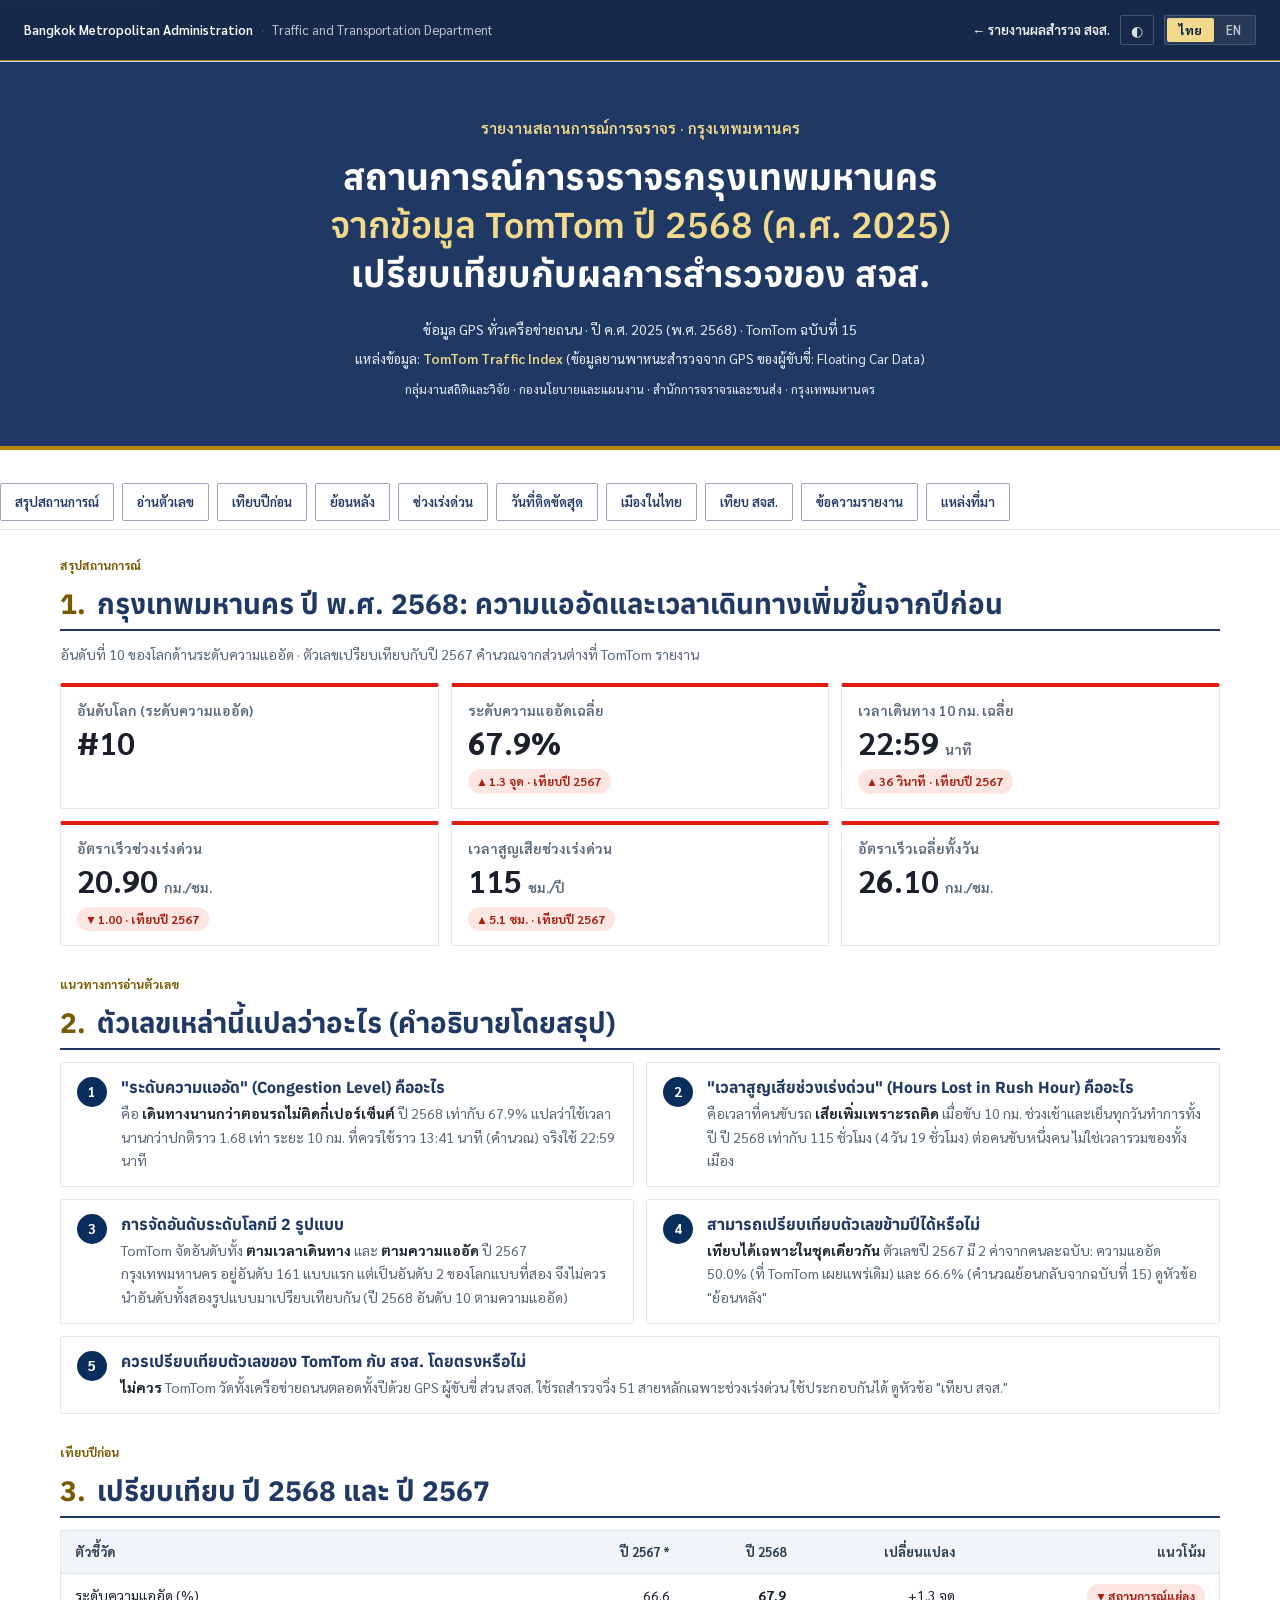
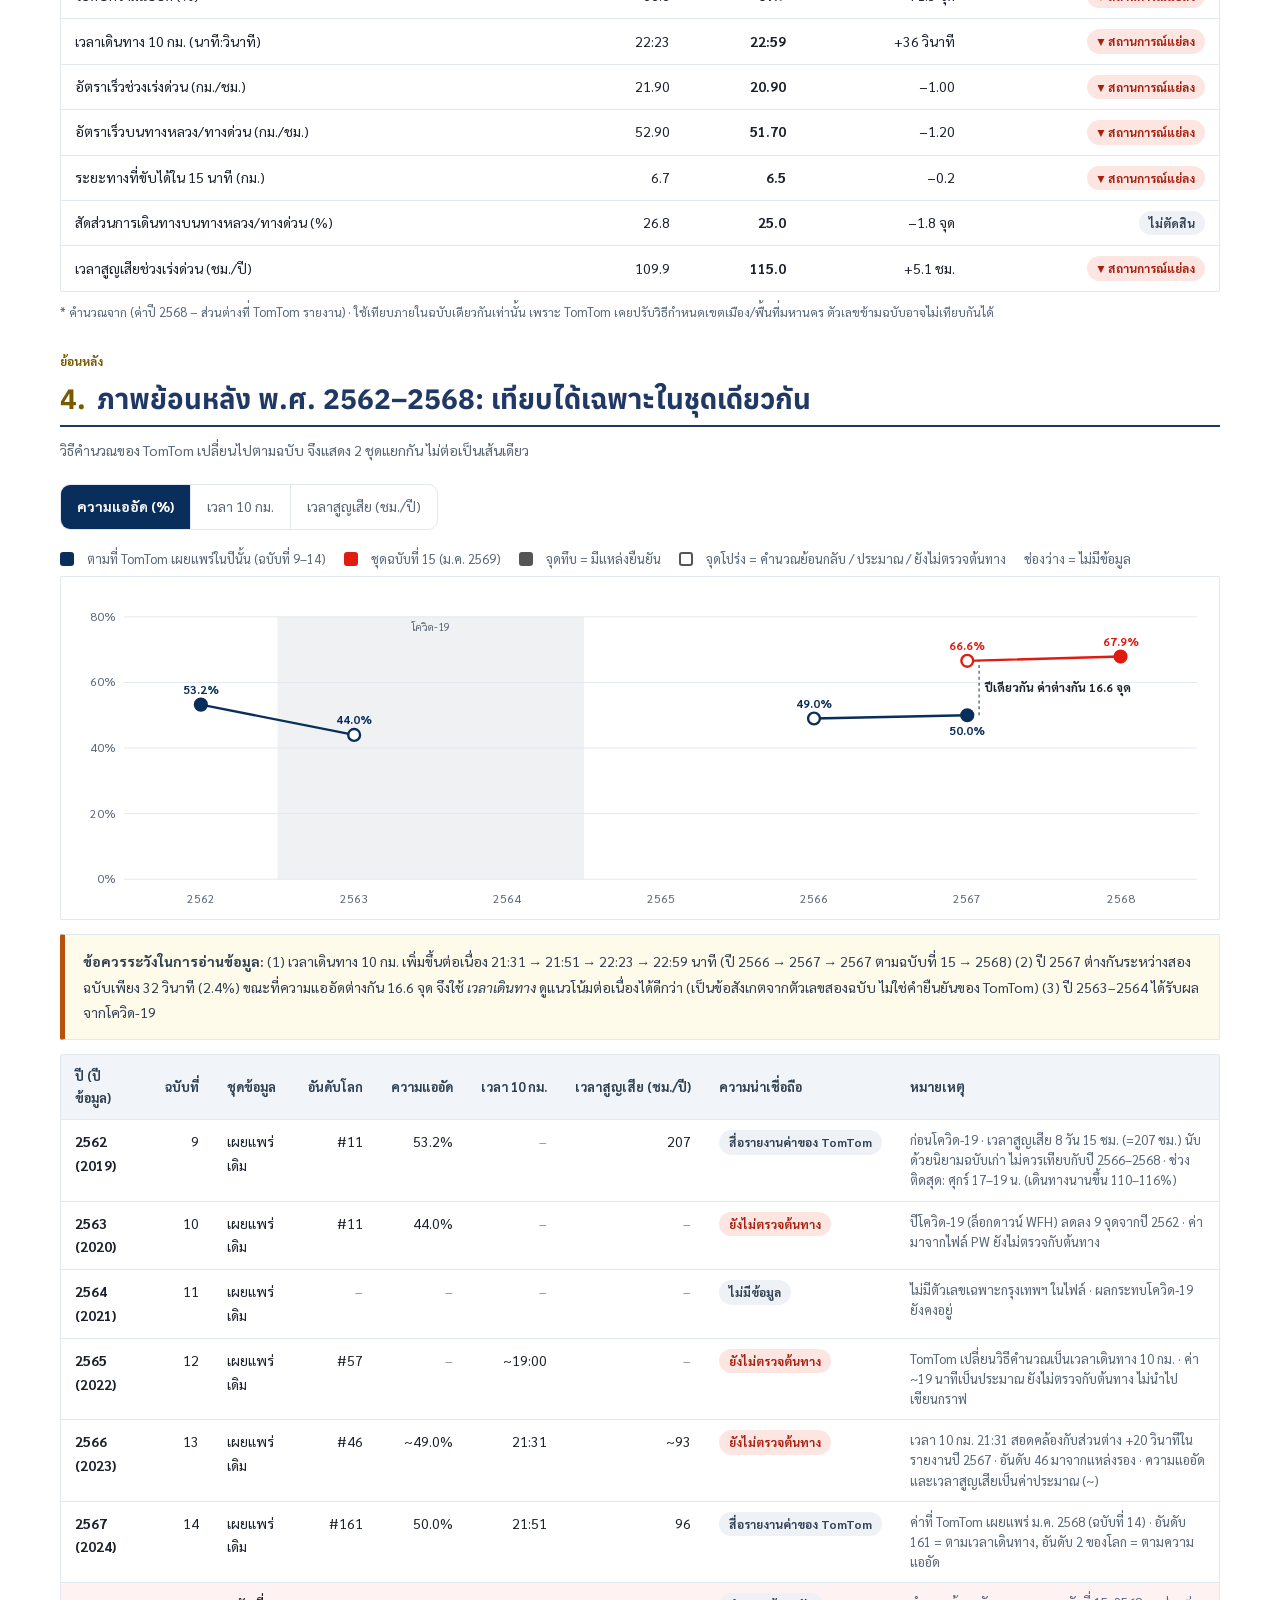
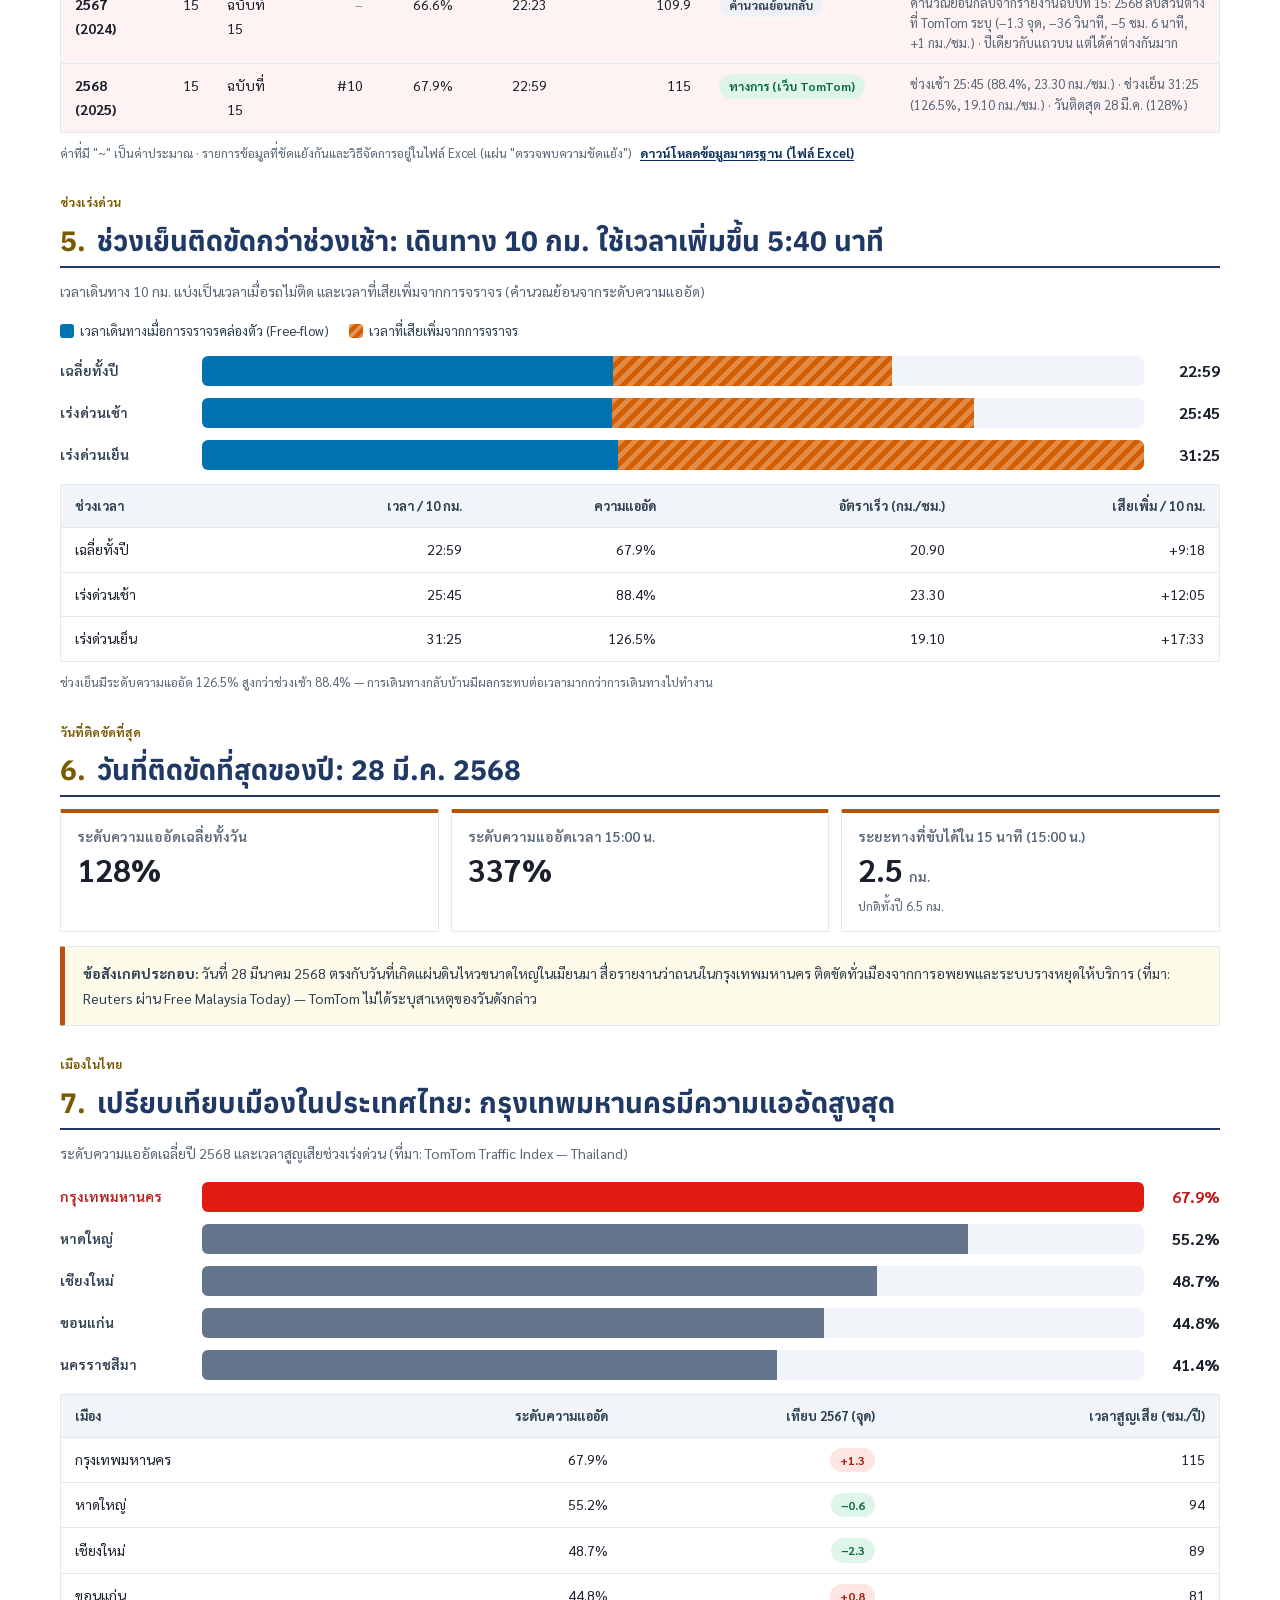
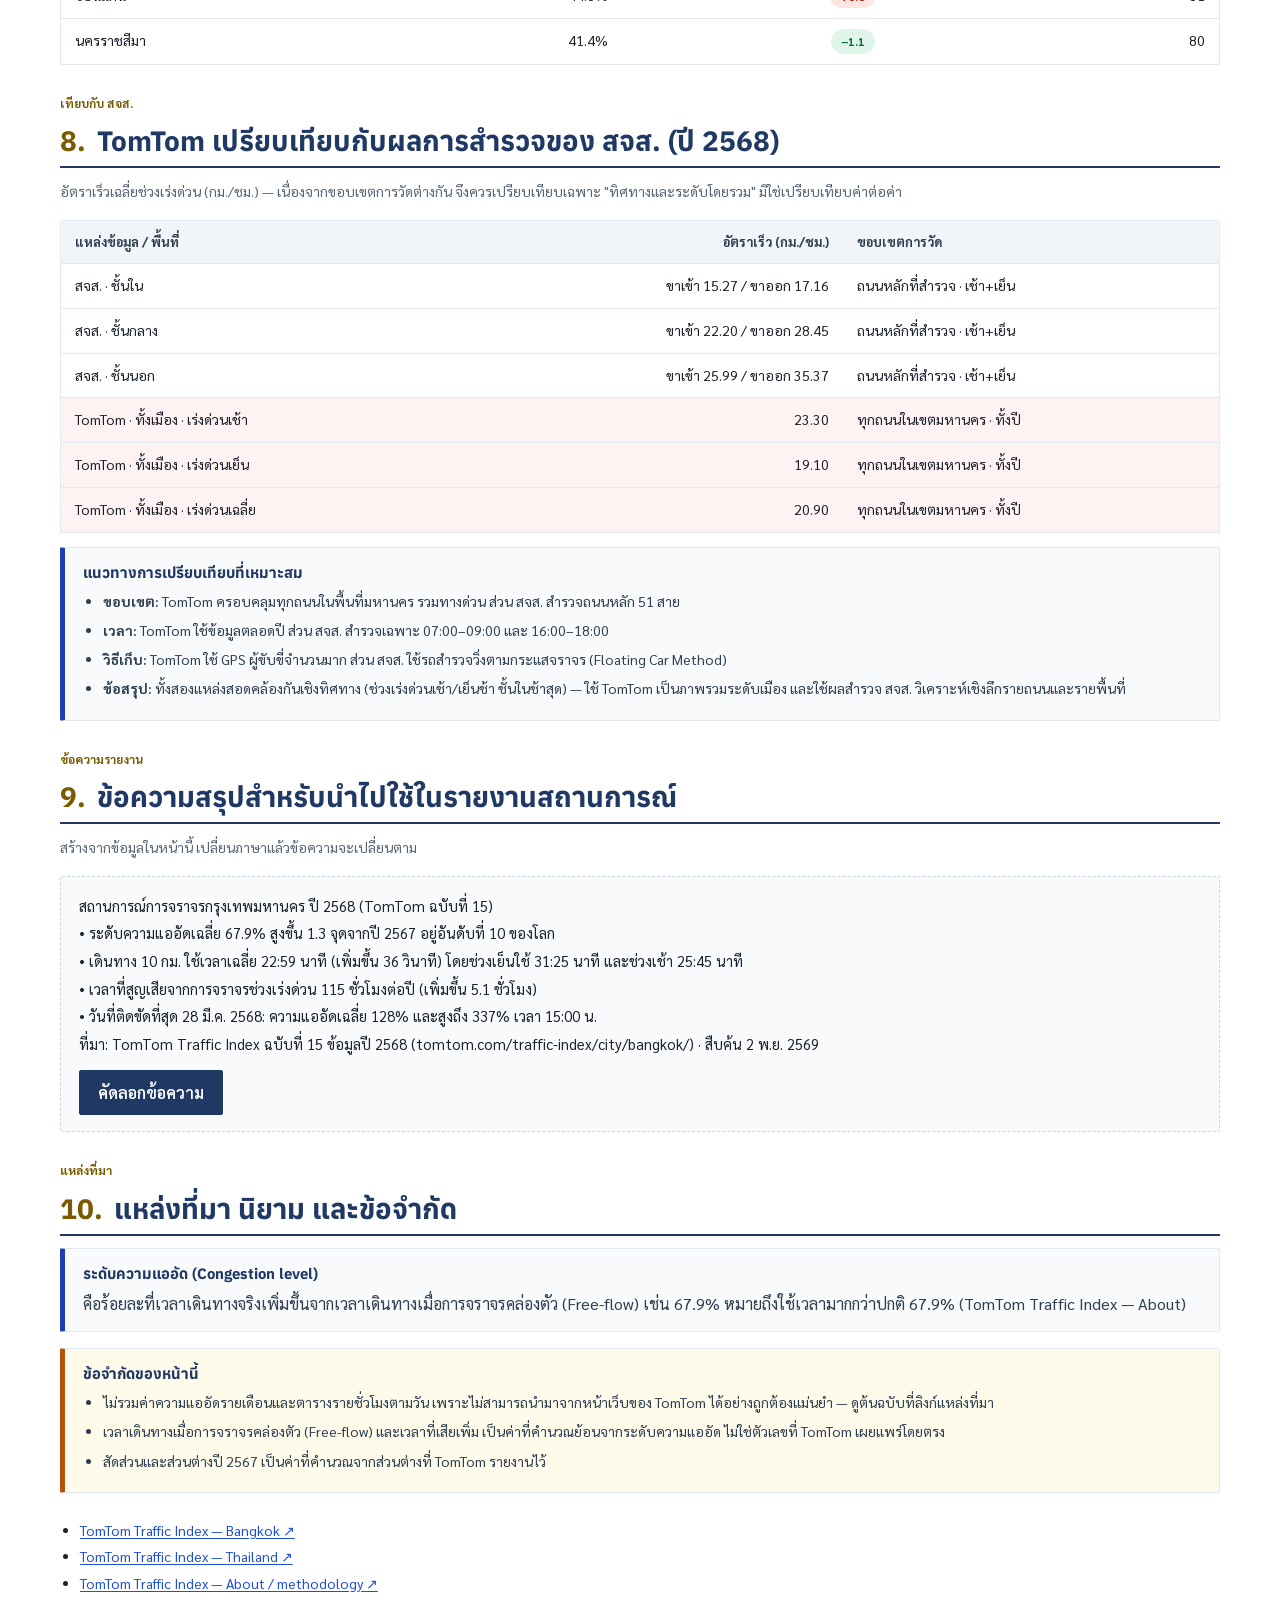
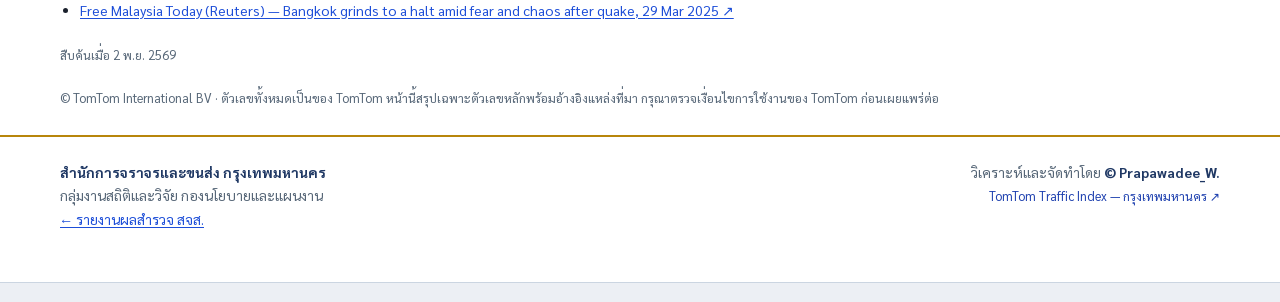
==== commit 88f592af: "Add files via upload" ====
--- a/tomtom.html
+++ b/tomtom.html
@@ -6,8 +6,8 @@
 <meta name="color-scheme" content="light">
 <meta name="theme-color" content="#0A2E5C">
 
-<title>สถานการณ์การจราจรกรุงเทพฯ จาก TomTom (ข้อมูลปี 2568 และย้อนหลัง) · BMA Travel Time Dashboard</title>
-<meta name="description" content="สรุปสถานการณ์การจราจรกรุงเทพมหานครจาก TomTom (ข้อมูลปี 2568): ระดับความแออัด เวลาเดินทาง 10 กม. ช่วงเร่งด่วนเช้า–เย็น วันที่ติดขัดที่สุด เปรียบเทียบกับเมืองในไทยและผลสำรวจของ สจส.">
+<title>สถานการณ์การจราจรกรุงเทพมหานคร จาก TomTom (ข้อมูลปี 2568 และย้อนหลัง) · BMA Travel Time Dashboard</title>
+<meta name="description" content="สรุปสถานการณ์การจราจรกรุงเทพมหานครจาก TomTom (ข้อมูลปี 2568): ระดับความแออัด (Congestion Level) เวลาเดินทาง 10 กม. ช่วงเร่งด่วนเช้า–เย็น วันที่ติดขัดที่สุด เปรียบเทียบกับเมืองในไทยและผลสำรวจของ สจส.">
 <meta name="keywords" content="TomTom Traffic Index 2025, Bangkok traffic, congestion level, สถานการณ์การจราจร, กรุงเทพมหานคร, สจส.">
 <meta name="author" content="Prapawadee W., Statistics and Research Group, Traffic and Transportation Department, BMA">
 
@@ -25,11 +25,12 @@
 
 <link rel="preconnect" href="https://fonts.googleapis.com">
 <link rel="preconnect" href="https://fonts.gstatic.com" crossorigin>
-<link href="https://fonts.googleapis.com/css2?family=Sarabun:ital,wght@0,300;0,400;0,500;0,600;0,700;0,800;1,400;1,700&display=swap" rel="stylesheet">
+<link href="https://fonts.googleapis.com/css2?family=Anuphan:wght@500;600;700&family=Sarabun:ital,wght@0,300;0,400;0,500;0,600;0,700;0,800;1,400;1,700&display=swap" rel="stylesheet">
 <link rel="stylesheet" href="assets/styles.css">
 <link rel="stylesheet" href="assets/tomtom.css">
 <link rel="stylesheet" href="assets/standards-patch.css">
 <link rel="stylesheet" href="assets/formal-theme.css">
+<link rel="stylesheet" href="assets/typography.css?v=1">
 
 <script type="application/ld+json">
 {
@@ -69,14 +70,14 @@
 <div class="a4-canvas">
 
 <header class="report-hero">
-  <div class="hero-eyebrow" data-i18n="ttEyebrow">📋 รายงานสถานการณ์การจราจร · กรุงเทพมหานคร</div>
+  <div class="hero-eyebrow" data-i18n="ttEyebrow">รายงานสถานการณ์การจราจร · กรุงเทพมหานคร</div>
   <h1 class="hero-title">
     <span class="hero-line-1" data-i18n="ttHero1">สถานการณ์การจราจรกรุงเทพมหานคร</span>
     <span class="hero-line-2 hl" data-i18n="ttHero2">จากข้อมูล TomTom ปี 2568 (ค.ศ. 2025)</span>
-    <span class="hero-line-3" data-i18n="ttHero3">เทียบกับผลสำรวจของ สจส.</span>
+    <span class="hero-line-3" data-i18n="ttHero3">เปรียบเทียบกับผลการสำรวจของ สจส.</span>
   </h1>
   <p class="hero-meta" data-i18n="ttHeroMeta">ข้อมูล GPS ทั่วเครือข่ายถนน · ปี ค.ศ. 2025 (พ.ศ. 2568) · TomTom ฉบับที่ 15</p>
-  <p class="hero-method" data-i18n-html="ttHeroMethod">แหล่งข้อมูล: <strong>TomTom Traffic Index</strong> (floating car data จาก GPS ผู้ขับขี่)</p>
+  <p class="hero-method" data-i18n-html="ttHeroMethod">แหล่งข้อมูล: <strong>TomTom Traffic Index</strong> (ข้อมูลยานพาหนะสำรวจจาก GPS ของผู้ขับขี่: Floating Car Data)</p>
   <p class="hero-org" data-i18n="heroOrg">กลุ่มงานสถิติและวิจัย · กองนโยบายและแผนงาน · สำนักการจราจรและขนส่ง กรุงเทพมหานคร</p>
 </header>
 
@@ -101,7 +102,7 @@
 <!-- ───────── สรุปสถานการณ์ ───────── -->
 <section id="tt-summary" class="reveal" aria-labelledby="ttSumHead">
   <div class="section-eyebrow" data-i18n="ttSumEyebrow">สรุปสถานการณ์</div>
-  <h2 class="section-heading" id="ttSumHead" data-i18n="ttSumHead">กรุงเทพฯ ปี 2568: ตัวชี้วัดความแออัดทุกตัวแย่ลงจากปีก่อน</h2>
+  <h2 class="section-heading" id="ttSumHead" data-i18n="ttSumHead">กรุงเทพมหานคร ปี พ.ศ. 2568: ความแออัดและเวลาเดินทางเพิ่มขึ้นจากปีก่อน</h2>
   <p class="section-sub" id="ttSumSub"></p>
   <div class="tt-kpis" id="ttKpis"></div>
 </section>
@@ -109,7 +110,7 @@
 <!-- ───────── อ่านตัวเลขอย่างไร ───────── -->
 <section id="tt-guide" class="reveal" aria-labelledby="ttGuideHead">
   <div class="section-eyebrow" data-i18n="ttGuideEyebrow">อ่านตัวเลขอย่างไร</div>
-  <h2 class="section-heading" id="ttGuideHead" data-i18n="ttGuideHead">ตัวเลขเหล่านี้แปลว่าอะไร (อธิบายแบบเข้าใจง่าย)</h2>
+  <h2 class="section-heading" id="ttGuideHead" data-i18n="ttGuideHead">ตัวเลขเหล่านี้แปลว่าอะไร (คำอธิบายโดยสรุป)</h2>
   <div class="tt-guide" id="ttGuide"></div>
 </section>
 
@@ -131,7 +132,7 @@
   <div class="tt-chartbox" id="ttHistBox"></div>
   <p class="tt-callout is-warn" id="ttHistTake" style="margin-top:14px"></p>
   <div class="tt-table-wrap" tabindex="0" role="region" aria-labelledby="ttHistHead" style="margin-top:14px"><table class="tt-table tt-htable" id="ttHistTable"></table></div>
-  <p class="tt-note"><span data-i18n="ttHistNote"></span> <a class="tt-dl" href="data/tomtom-bangkok-2019-2025-standardized.xlsx" download data-i18n="ttHistDl">⬇ ดาวน์โหลดข้อมูลมาตรฐาน (Excel)</a></p>
+  <p class="tt-note"><span data-i18n="ttHistNote"></span> <a class="tt-dl" href="data/tomtom-bangkok-2019-2025-standardized.xlsx" download data-i18n="ttHistDl">ดาวน์โหลดข้อมูลมาตรฐาน (ไฟล์ Excel)</a></p>
 </section>
 
 <!-- ───────── ช่วงเร่งด่วน ───────── -->
@@ -139,7 +140,7 @@
   <div class="section-eyebrow" data-i18n="ttRushEyebrow">ช่วงเร่งด่วน</div>
   <h2 class="section-heading" id="ttRushHead"></h2>
   <p class="section-sub" data-i18n="ttRushSub">เวลาเดินทาง 10 กม. แบ่งเป็นเวลาเมื่อรถไม่ติด และเวลาที่เสียเพิ่มจากการจราจร</p>
-  <div class="tt-legend" aria-hidden="true"><span><i class="is-free"></i><span data-i18n="ttLegFree">เวลาเมื่อรถไม่ติด (free-flow)</span></span><span><i class="is-extra"></i><span data-i18n="ttLegExtra">เวลาที่เสียเพิ่มจากการจราจร</span></span></div>
+  <div class="tt-legend" aria-hidden="true"><span><i class="is-free"></i><span data-i18n="ttLegFree">เวลาเดินทางเมื่อการจราจรคล่องตัว (Free-flow)</span></span><span><i class="is-extra"></i><span data-i18n="ttLegExtra">เวลาที่เสียเพิ่มจากการจราจร</span></span></div>
   <ul class="tt-bars" id="ttBars"></ul>
   <div class="tt-table-wrap" tabindex="0" role="region" aria-labelledby="ttRushHead" style="margin-top:14px"><table class="tt-table" id="ttRushTable"></table></div>
   <p class="tt-note" id="ttRushIns"></p>
@@ -156,7 +157,7 @@
 <!-- ───────── เมืองในไทย ───────── -->
 <section id="tt-th" class="reveal">
   <div class="section-eyebrow" data-i18n="ttThEyebrow">เมืองในไทย</div>
-  <h2 class="section-heading" id="ttThHead" data-i18n="ttThHead">เปรียบเทียบเมืองในประเทศไทย: กรุงเทพฯ แออัดที่สุด</h2>
+  <h2 class="section-heading" id="ttThHead" data-i18n="ttThHead">เปรียบเทียบเมืองในประเทศไทย: กรุงเทพมหานครมีความแออัดสูงสุด</h2>
   <p class="section-sub" data-i18n="ttThSub">ระดับความแออัดเฉลี่ยปี 2568 และเวลาสูญเสียช่วงเร่งด่วน</p>
   <ul class="tt-bars" id="ttThBars"></ul>
   <div class="tt-table-wrap" tabindex="0" role="region" aria-labelledby="ttThHead" style="margin-top:14px"><table class="tt-table" id="ttThTable"></table></div>
@@ -165,11 +166,11 @@
 <!-- ───────── เทียบ สจส. ───────── -->
 <section id="tt-vs" class="reveal">
   <div class="section-eyebrow" data-i18n="ttVsEyebrow">เทียบกับ สจส.</div>
-  <h2 class="section-heading" id="ttVsHead" data-i18n="ttVsHead">TomTom เทียบกับผลสำรวจของ สจส. (ปี 2568)</h2>
-  <p class="section-sub" data-i18n="ttVsSub">ความเร็วเฉลี่ยช่วงเร่งด่วน (กม./ชม.)</p>
+  <h2 class="section-heading" id="ttVsHead" data-i18n="ttVsHead">TomTom เปรียบเทียบกับผลการสำรวจของ สจส. (ปี 2568)</h2>
+  <p class="section-sub" data-i18n="ttVsSub">อัตราเร็วเฉลี่ยช่วงเร่งด่วน (กม./ชม.)</p>
   <div class="tt-table-wrap" tabindex="0" role="region" aria-labelledby="ttVsHead"><table class="tt-table" id="ttVs"></table></div>
   <div class="tt-callout" style="margin-top:14px">
-    <h3 data-i18n="ttVsReadTitle">อ่านเปรียบเทียบอย่างไรให้เหมาะสม</h3>
+    <h3 data-i18n="ttVsReadTitle">แนวทางการเปรียบเทียบที่เหมาะสม</h3>
     <ul><li data-i18n-html="ttVsR1"></li><li data-i18n-html="ttVsR2"></li><li data-i18n-html="ttVsR3"></li><li data-i18n-html="ttVsR4"></li></ul>
   </div>
 </section>
@@ -177,10 +178,10 @@
 <!-- ───────── ข้อความรายงาน ───────── -->
 <section id="tt-copy" class="reveal">
   <div class="section-eyebrow" data-i18n="ttCopyEyebrow">ข้อความรายงาน</div>
-  <h2 class="section-heading" id="ttCopyHead" data-i18n="ttCopyHead">ข้อความสรุปพร้อมใช้ในรายงานสถานการณ์</h2>
+  <h2 class="section-heading" id="ttCopyHead" data-i18n="ttCopyHead">ข้อความสรุปสำหรับนำไปใช้ในรายงานสถานการณ์</h2>
   <p class="section-sub" data-i18n="ttCopySub">สร้างจากข้อมูลในหน้านี้</p>
   <div class="tt-copybox"><div class="tt-copytext" id="ttCopyText" tabindex="0" role="region" aria-labelledby="ttCopyHead"></div>
-    <button class="tt-btn" id="ttCopyBtn" type="button" data-i18n="ttCopyBtn">📋 คัดลอกข้อความ</button></div>
+    <button class="tt-btn" id="ttCopyBtn" type="button" data-i18n="ttCopyBtn">คัดลอกข้อความ</button></div>
 </section>
 
 <!-- ───────── แหล่งที่มา ───────── -->
@@ -204,7 +205,7 @@
   </div>
   <div class="footer-right">
     <span data-i18n-html="footerAuthor">วิเคราะห์และจัดทำโดย <strong>© Prapawadee_W.</strong></span><br>
-    <a href="https://www.tomtom.com/traffic-index/city/bangkok/" target="_blank" rel="noopener noreferrer" data-i18n="footerTomTom">TomTom Traffic Index — กรุงเทพฯ ↗</a>
+    <a href="https://www.tomtom.com/traffic-index/city/bangkok/" target="_blank" rel="noopener noreferrer" data-i18n="footerTomTom">TomTom Traffic Index — กรุงเทพมหานคร ↗</a>
   </div>
 </footer>
 
--- a/assets/tomtom.css
+++ b/assets/tomtom.css
@@ -76,8 +76,8 @@
 .tt-split{display:grid;grid-template-columns:1fr;gap:16px}
 .tt-block{display:flex;flex-direction:column;gap:12px}
 
-@media (max-width:900px){ .tt-kpis{grid-template-columns:repeat(2,1fr)} }
-@media (max-width:640px){
+@media (max-width:1199px){ .tt-kpis{grid-template-columns:repeat(2,1fr)} }
+@media (max-width:767px){
   .tt-kpis{grid-template-columns:1fr}
   .tt-kpi__value{font-size:28px}
   .tt-bar{grid-template-columns:1fr 56px;gap:4px 10px}
@@ -122,4 +122,4 @@
 .tt-hnote{white-space:normal;min-width:240px;max-width:380px;font-size:13px;color:var(--text-muted);line-height:1.55}
 .tt-htable td{vertical-align:top}
 .tt-dl{font-weight:700;color:#0A2E5C;text-decoration:underline;margin-left:6px;white-space:nowrap}
-@media (max-width:760px){.tt-guide{grid-template-columns:1fr}.tt-seg{display:flex;width:100%}.tt-seg button{flex:1;padding:0 6px}.tt-hnote{max-width:none}}
+@media (max-width:767px){.tt-guide{grid-template-columns:1fr}.tt-seg{display:flex;width:100%}.tt-seg button{flex:1;padding:0 6px}.tt-hnote{max-width:none}}
--- a/assets/typography.css
+++ b/assets/typography.css
@@ -0,0 +1,33 @@
+/* ════════════════════════════════════════════════════════════════════
+   typography.css — มาตรฐานตัวอักษร (โหลดหลังสุด ทุกหน้า)
+   • หัวข้อ (header)      → Anuphan
+   • รายละเอียด/ตัวเลข/ตาราง/ปุ่ม → Sarabun
+   • ตัวเลขทั้งหมดเป็นเลขอารบิก (ไม่ใช้เลขไทย) · ตัวเลขกว้างเท่ากัน (tabular)
+   • พิมพ์รายงาน: TH Sarabun New ตามมาตรฐานเอกสารราชการ
+   © Prapawadee_W.
+   ════════════════════════════════════════════════════════════════════ */
+:root{
+  --font-head:'Anuphan','Sarabun',system-ui,-apple-system,'Segoe UI',sans-serif;
+  --font-body:'Sarabun',system-ui,-apple-system,'Segoe UI',sans-serif;
+  --font-sans:var(--font-body);
+  --font-mono:var(--font-body);   /* เดิมเป็น monospace → ใช้ Sarabun + tabular-nums แทน */
+  --font-serif:var(--font-head);  /* ตัวแปรเดิมของหัวข้อ → Anuphan */
+}
+html{font-variant-numeric:lining-nums tabular-nums}
+body,button,input,select,textarea,table,th,td,caption,.chip,.badge{font-family:var(--font-body)}
+
+/* ── หัวข้อ = Anuphan ── */
+h1,h2,h3,h4,
+.tb-h,.sb-title,.hb-title,.card-title,.kpi-l,.qa-t,.pd-t,
+.hero-title,.section-heading,.section-title,.compare-title,.line-title,.scenario-title,.method-title,
+.zone-district-header h2,.zd-title,.zone-summary-title,.scenario-zone,.about-name,.tomtom-city{
+  font-family:var(--font-head)}
+
+/* ── รายละเอียด/ตัวเลข = Sarabun ── */
+.kpi-v,.hb-tile-v,.hb-unit,.mt b,.top-v b,.top-n,.pd-n,.ins-dot,.rank,.sb-avatar,.tb-avatar,
+.tomtom-value,.tt-kpi__value,.rt-table .rd-name,.card-value,.kpi-speed,.scenario-kpi strong{
+  font-family:var(--font-body);font-variant-numeric:lining-nums tabular-nums}
+
+@media print{
+  :root{--font-head:'TH Sarabun New','THSarabunNew','Sarabun',sans-serif;--font-body:'TH Sarabun New','THSarabunNew','Sarabun',sans-serif}
+}
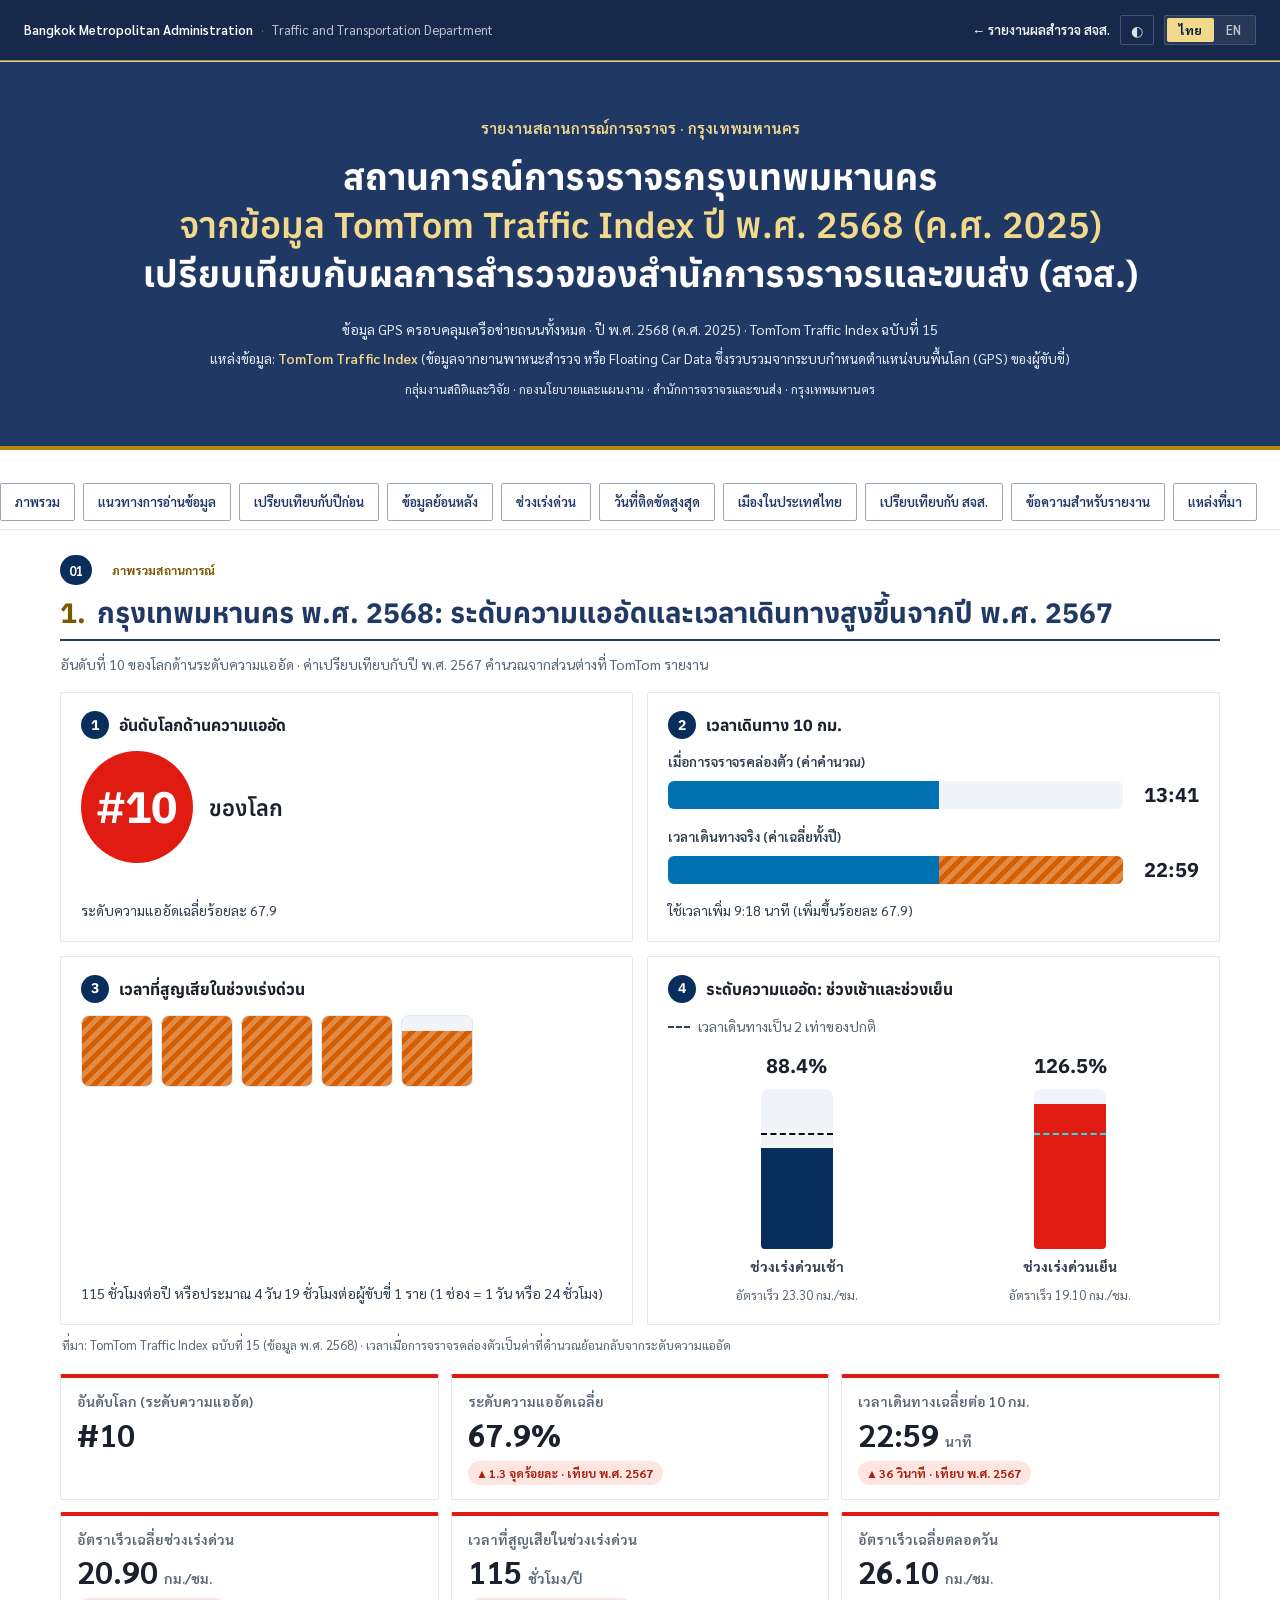
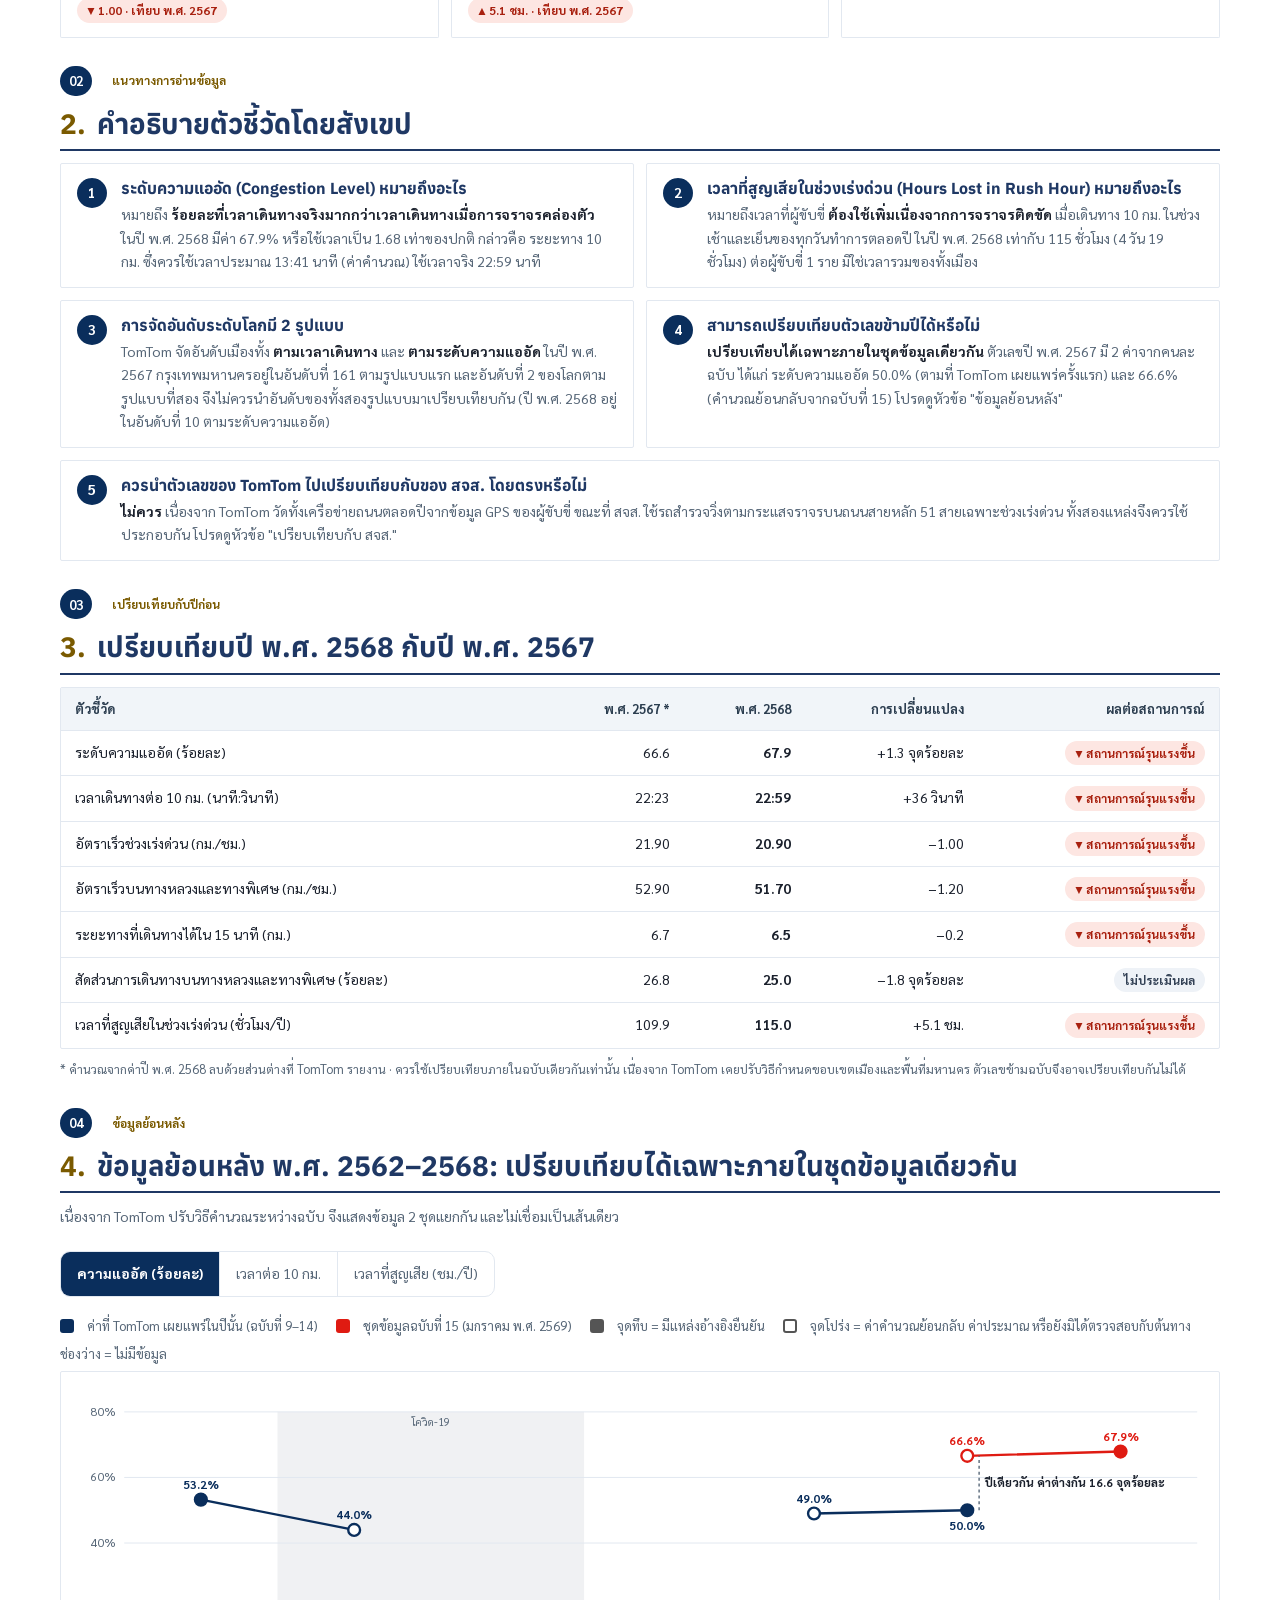
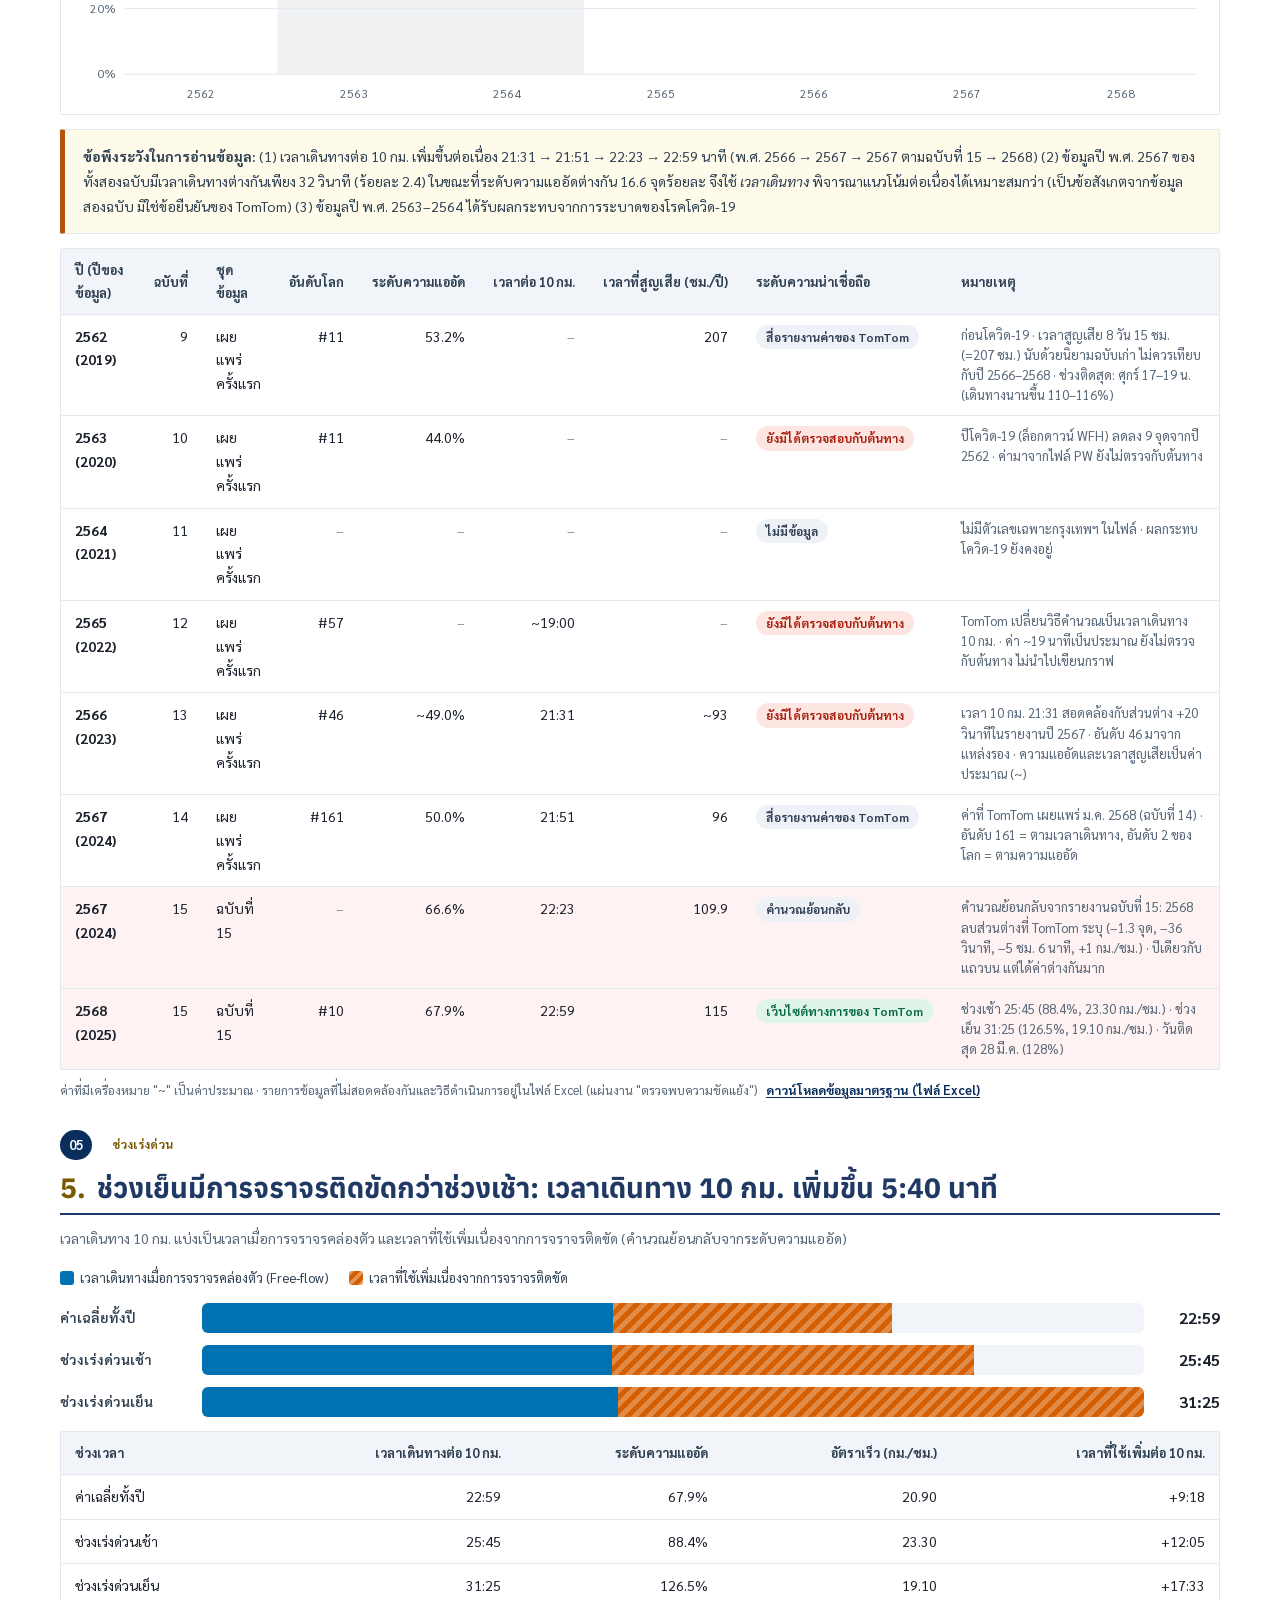
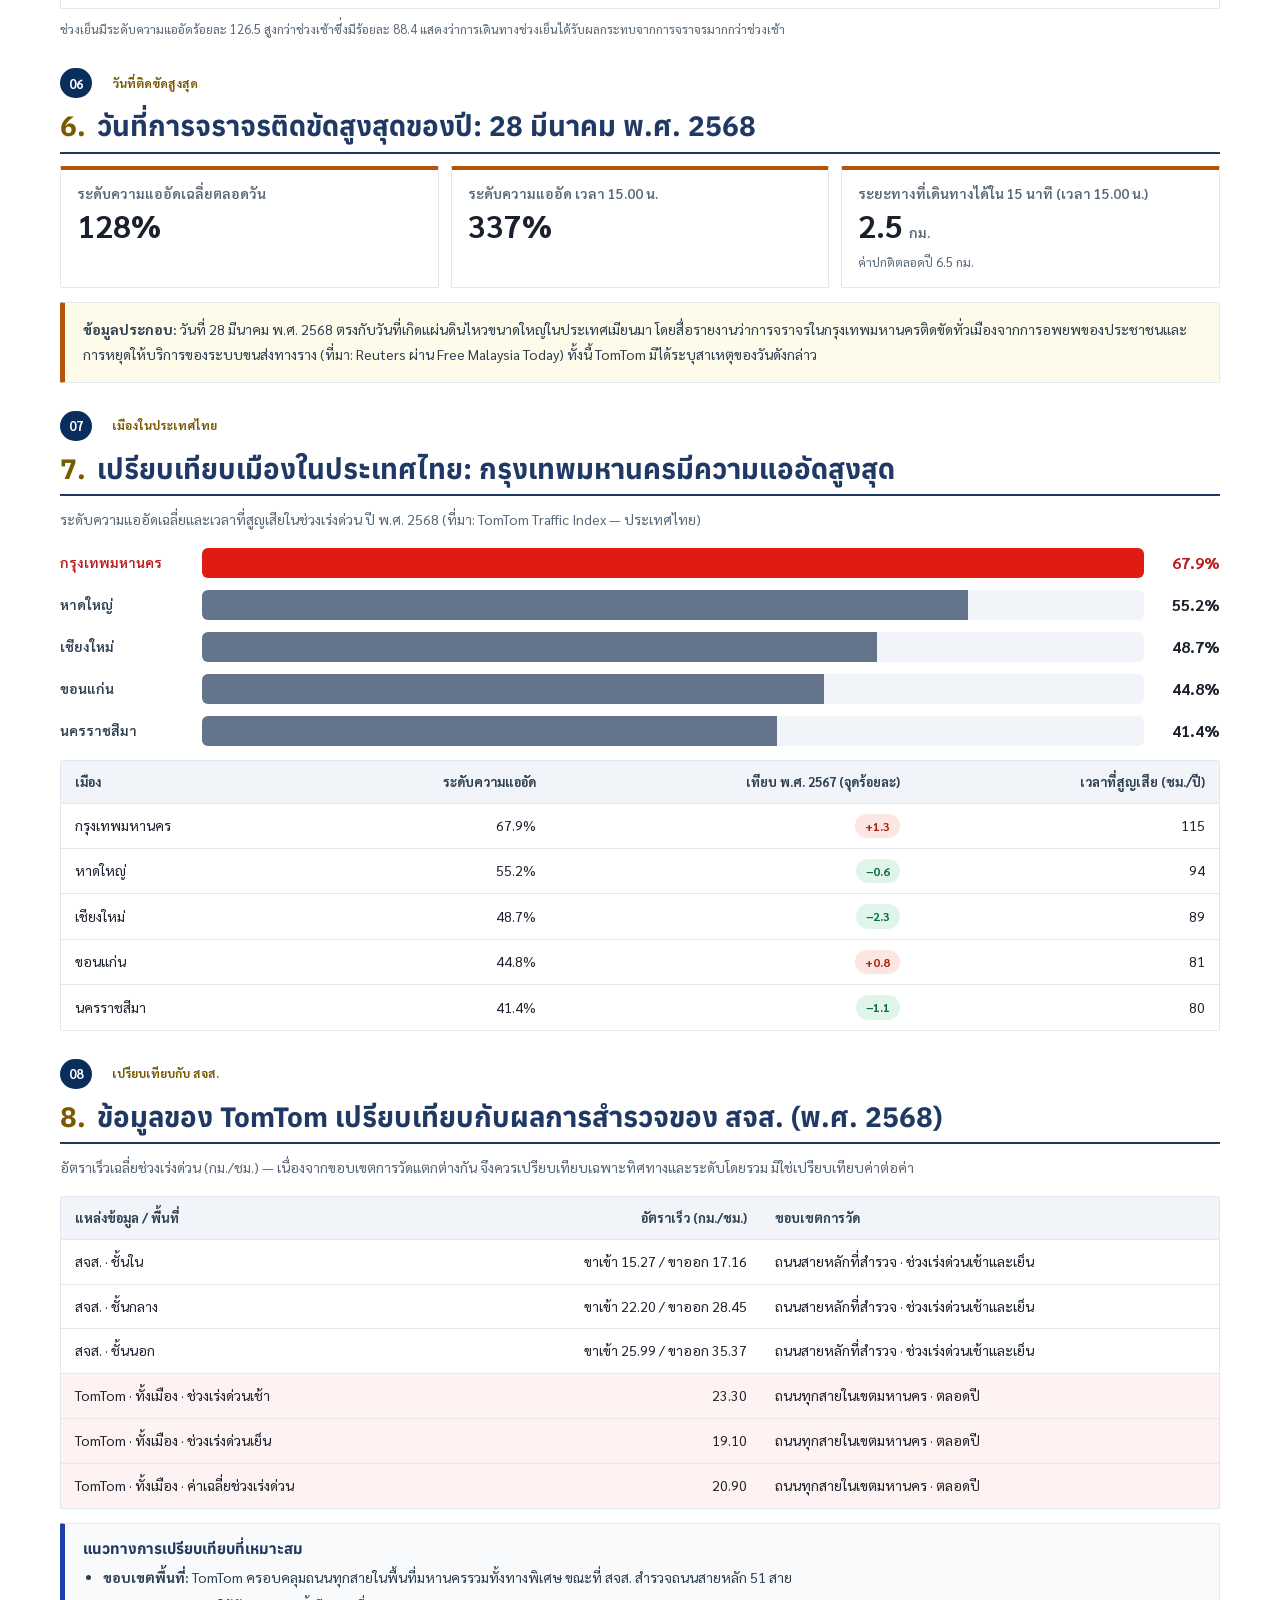
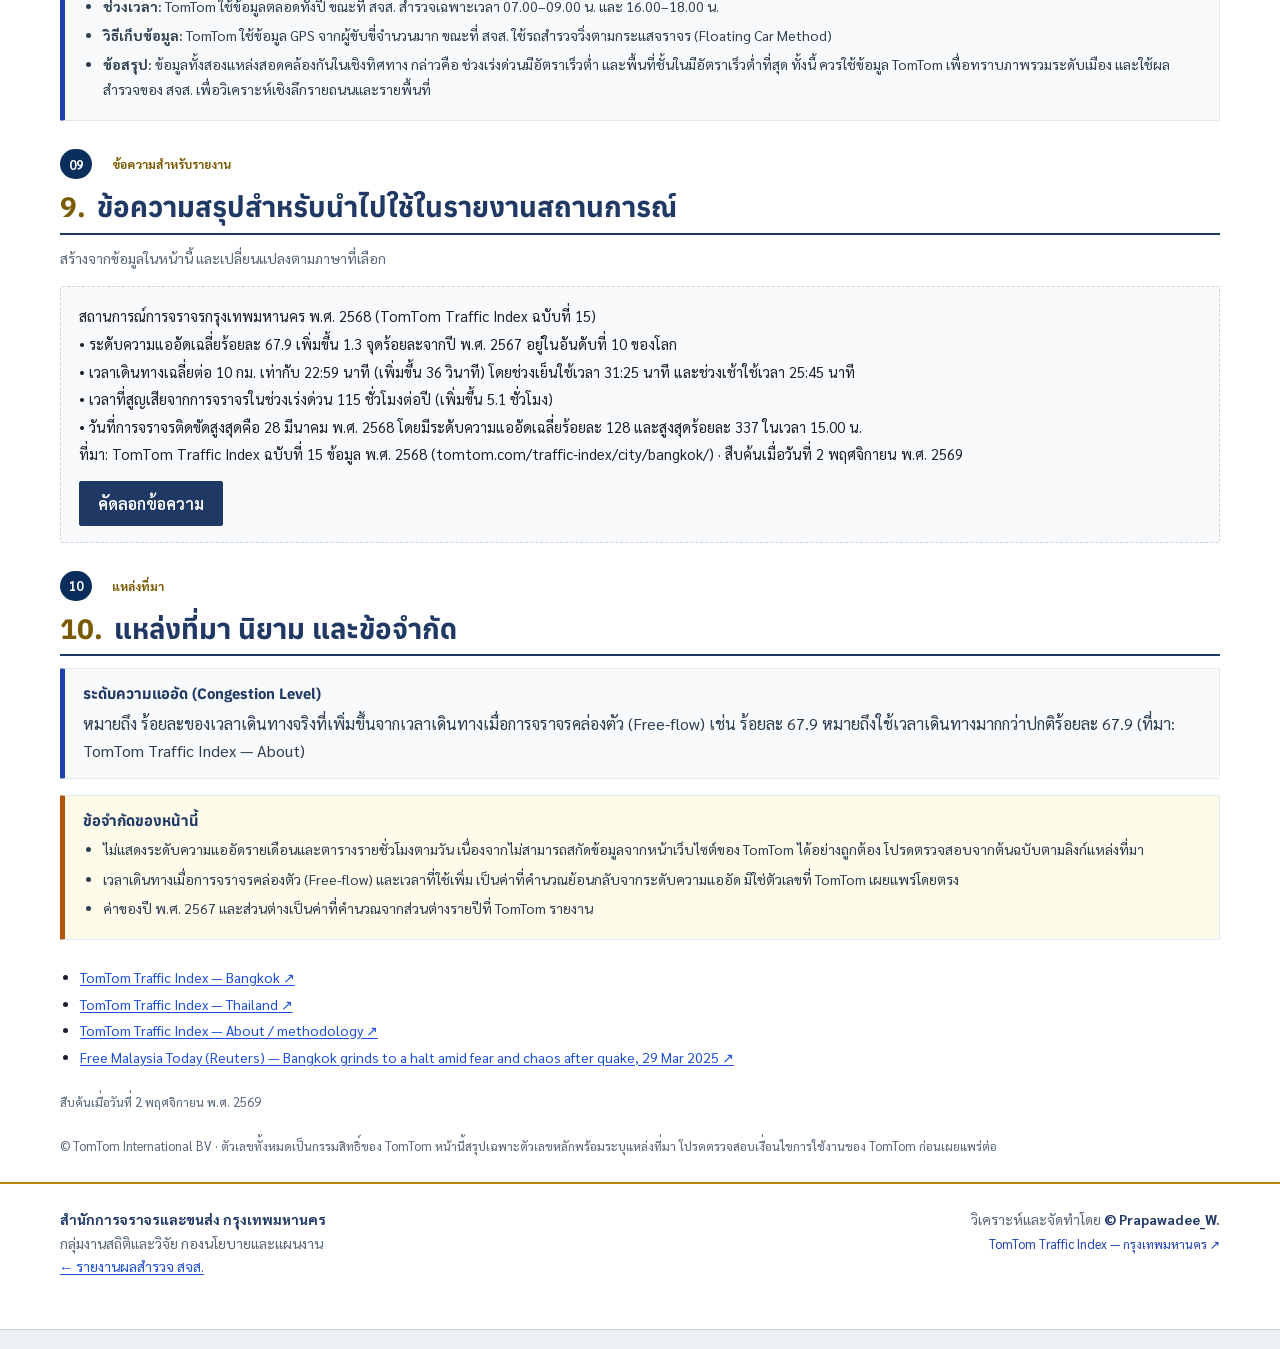
==== commit ab6f951c: "Add files via upload" ====
--- a/tomtom.html
+++ b/tomtom.html
@@ -6,15 +6,15 @@
 <meta name="color-scheme" content="light">
 <meta name="theme-color" content="#0A2E5C">
 
-<title>สถานการณ์การจราจรกรุงเทพมหานคร จาก TomTom (ข้อมูลปี 2568 และย้อนหลัง) · BMA Travel Time Dashboard</title>
-<meta name="description" content="สรุปสถานการณ์การจราจรกรุงเทพมหานครจาก TomTom (ข้อมูลปี 2568): ระดับความแออัด (Congestion Level) เวลาเดินทาง 10 กม. ช่วงเร่งด่วนเช้า–เย็น วันที่ติดขัดที่สุด เปรียบเทียบกับเมืองในไทยและผลสำรวจของ สจส.">
+<title>สถานการณ์การจราจรกรุงเทพมหานคร จากข้อมูล TomTom (พ.ศ. 2568 และข้อมูลย้อนหลัง) · BMA Travel Time Dashboard</title>
+<meta name="description" content="สรุปสถานการณ์การจราจรกรุงเทพมหานครจากข้อมูล TomTom Traffic Index (พ.ศ. 2568): ระดับความแออัด (Congestion Level) เวลาเดินทางต่อ 10 กม. ช่วงเร่งด่วนเช้าและเย็น วันที่การจราจรติดขัดสูงสุด เปรียบเทียบกับเมืองในประเทศไทยและผลการสำรวจของ สจส.">
 <meta name="keywords" content="TomTom Traffic Index 2025, Bangkok traffic, congestion level, สถานการณ์การจราจร, กรุงเทพมหานคร, สจส.">
 <meta name="author" content="Prapawadee W., Statistics and Research Group, Traffic and Transportation Department, BMA">
 
 <meta property="og:type" content="website">
 <meta property="og:locale" content="th_TH"><meta property="og:locale:alternate" content="en_US">
-<meta property="og:title" content="Bangkok traffic situation — TomTom (2025 data, with 2019–2025 history)">
-<meta property="og:description" content="Congestion level, travel time per 10 km, rush hours, worst day, Thai cities, and comparison with the BMA floating-car survey.">
+<meta property="og:title" content="สถานการณ์การจราจรกรุงเทพมหานคร จากข้อมูล TomTom (พ.ศ. 2568 และข้อมูลย้อนหลัง พ.ศ. 2562–2568)">
+<meta property="og:description" content="ระดับความแออัด เวลาเดินทางต่อ 10 กม. ช่วงเร่งด่วน วันที่ติดขัดสูงสุด เมืองในประเทศไทย และการเปรียบเทียบกับผลสำรวจรถสำรวจตามกระแสจราจรของ สจส.">
 <meta property="og:url" content="https://bma-statistics-pw.github.io/BMA-travel-time-dashboard-TH/tomtom.html">
 <meta property="og:site_name" content="BMA Traffic Statistics">
 <meta name="twitter:card" content="summary">
@@ -81,7 +81,7 @@
   <p class="hero-org" data-i18n="heroOrg">กลุ่มงานสถิติและวิจัย · กองนโยบายและแผนงาน · สำนักการจราจรและขนส่ง กรุงเทพมหานคร</p>
 </header>
 
-<nav class="std-nav" aria-label="Section quick links">
+<nav class="std-nav" aria-label="ทางลัดไปยังหัวข้อ / Section quick links">
   <a href="#tt-summary" data-i18n="ttNavSummary">สรุปสถานการณ์</a>
   <a href="#tt-guide" data-i18n="ttNavGuide">อ่านตัวเลข</a>
   <a href="#tt-yoy" data-i18n="ttNavYoy">เทียบปีก่อน</a>
@@ -104,6 +104,7 @@
   <div class="section-eyebrow" data-i18n="ttSumEyebrow">สรุปสถานการณ์</div>
   <h2 class="section-heading" id="ttSumHead" data-i18n="ttSumHead">กรุงเทพมหานคร ปี พ.ศ. 2568: ความแออัดและเวลาเดินทางเพิ่มขึ้นจากปีก่อน</h2>
   <p class="section-sub" id="ttSumSub"></p>
+  <div class="tt-info" id="ttInfo"></div>
   <div class="tt-kpis" id="ttKpis"></div>
 </section>
 
@@ -130,8 +131,8 @@
   <div class="tt-seg" id="ttHistSeg" role="group"></div>
   <div class="tt-legend tt-hlegend" id="ttHistLegend"></div>
   <div class="tt-chartbox" id="ttHistBox"></div>
-  <p class="tt-callout is-warn" id="ttHistTake" style="margin-top:14px"></p>
-  <div class="tt-table-wrap" tabindex="0" role="region" aria-labelledby="ttHistHead" style="margin-top:14px"><table class="tt-table tt-htable" id="ttHistTable"></table></div>
+  <p class="tt-callout is-warn tt-mt" id="ttHistTake"></p>
+  <div class="tt-table-wrap tt-mt" tabindex="0" role="region" aria-labelledby="ttHistHead"><table class="tt-table tt-htable" id="ttHistTable"></table></div>
   <p class="tt-note"><span data-i18n="ttHistNote"></span> <a class="tt-dl" href="data/tomtom-bangkok-2019-2025-standardized.xlsx" download data-i18n="ttHistDl">ดาวน์โหลดข้อมูลมาตรฐาน (ไฟล์ Excel)</a></p>
 </section>
 
@@ -142,7 +143,7 @@
   <p class="section-sub" data-i18n="ttRushSub">เวลาเดินทาง 10 กม. แบ่งเป็นเวลาเมื่อรถไม่ติด และเวลาที่เสียเพิ่มจากการจราจร</p>
   <div class="tt-legend" aria-hidden="true"><span><i class="is-free"></i><span data-i18n="ttLegFree">เวลาเดินทางเมื่อการจราจรคล่องตัว (Free-flow)</span></span><span><i class="is-extra"></i><span data-i18n="ttLegExtra">เวลาที่เสียเพิ่มจากการจราจร</span></span></div>
   <ul class="tt-bars" id="ttBars"></ul>
-  <div class="tt-table-wrap" tabindex="0" role="region" aria-labelledby="ttRushHead" style="margin-top:14px"><table class="tt-table" id="ttRushTable"></table></div>
+  <div class="tt-table-wrap tt-mt" tabindex="0" role="region" aria-labelledby="ttRushHead"><table class="tt-table" id="ttRushTable"></table></div>
   <p class="tt-note" id="ttRushIns"></p>
 </section>
 
@@ -151,7 +152,7 @@
   <div class="section-eyebrow" data-i18n="ttDayEyebrow">วันที่ติดขัดที่สุด</div>
   <h2 class="section-heading" id="ttDayHead"></h2>
   <div class="tt-kpis" id="ttDayCards"></div>
-  <p class="tt-callout is-warn" style="margin-top:14px" data-i18n-html="ttDayNote"></p>
+  <p class="tt-callout is-warn tt-mt" data-i18n-html="ttDayNote"></p>
 </section>
 
 <!-- ───────── เมืองในไทย ───────── -->
@@ -160,7 +161,7 @@
   <h2 class="section-heading" id="ttThHead" data-i18n="ttThHead">เปรียบเทียบเมืองในประเทศไทย: กรุงเทพมหานครมีความแออัดสูงสุด</h2>
   <p class="section-sub" data-i18n="ttThSub">ระดับความแออัดเฉลี่ยปี 2568 และเวลาสูญเสียช่วงเร่งด่วน</p>
   <ul class="tt-bars" id="ttThBars"></ul>
-  <div class="tt-table-wrap" tabindex="0" role="region" aria-labelledby="ttThHead" style="margin-top:14px"><table class="tt-table" id="ttThTable"></table></div>
+  <div class="tt-table-wrap tt-mt" tabindex="0" role="region" aria-labelledby="ttThHead"><table class="tt-table" id="ttThTable"></table></div>
 </section>
 
 <!-- ───────── เทียบ สจส. ───────── -->
@@ -169,7 +170,7 @@
   <h2 class="section-heading" id="ttVsHead" data-i18n="ttVsHead">TomTom เปรียบเทียบกับผลการสำรวจของ สจส. (ปี 2568)</h2>
   <p class="section-sub" data-i18n="ttVsSub">อัตราเร็วเฉลี่ยช่วงเร่งด่วน (กม./ชม.)</p>
   <div class="tt-table-wrap" tabindex="0" role="region" aria-labelledby="ttVsHead"><table class="tt-table" id="ttVs"></table></div>
-  <div class="tt-callout" style="margin-top:14px">
+  <div class="tt-callout tt-mt">
     <h3 data-i18n="ttVsReadTitle">แนวทางการเปรียบเทียบที่เหมาะสม</h3>
     <ul><li data-i18n-html="ttVsR1"></li><li data-i18n-html="ttVsR2"></li><li data-i18n-html="ttVsR3"></li><li data-i18n-html="ttVsR4"></li></ul>
   </div>
--- a/assets/tomtom.css
+++ b/assets/tomtom.css
@@ -123,3 +123,60 @@
 .tt-htable td{vertical-align:top}
 .tt-dl{font-weight:700;color:#0A2E5C;text-decoration:underline;margin-left:6px;white-space:nowrap}
 @media (max-width:767px){.tt-guide{grid-template-columns:1fr}.tt-seg{display:flex;width:100%}.tt-seg button{flex:1;padding:0 6px}.tt-hnote{max-width:none}}
+
+/* ════════ Infographic สรุปภาพรวม + ตัวเลขลำดับหัวข้อ (เพิ่ม 12 พ.ย. 2569) ════════ */
+.tt-mt{margin-top:14px}
+.a4-body{counter-reset:ttsec}
+.a4-body>section{counter-increment:ttsec}
+.a4-body>section>.section-eyebrow::before{content:counter(ttsec,decimal-leading-zero);display:inline-grid;place-items:center;min-width:30px;height:30px;margin-right:10px;border-radius:999px;background:#0A2E5C;color:#fff;font:700 13px/1 var(--font-mono,monospace);vertical-align:middle}
+:root[data-theme='dark'] .a4-body>section>.section-eyebrow::before{background:#f0c060;color:#08203f}
+
+.tt-info{margin:6px 0 18px}
+.tt-ig-grid{display:grid;grid-template-columns:repeat(2,minmax(0,1fr));gap:14px}
+.tt-ig{background:var(--surface);border:1px solid var(--border);border-radius:var(--radius-md);padding:18px 20px;box-shadow:var(--shadow-soft);display:flex;flex-direction:column;gap:12px;min-width:0;break-inside:avoid}
+.tt-ig__t{display:flex;align-items:center;gap:10px;margin:0;font-family:'Anuphan','Sarabun',sans-serif;font-size:16px;line-height:1.4;color:var(--text-dark)}
+.tt-ig__n{flex:none;display:inline-grid;place-items:center;width:28px;height:28px;border-radius:50%;background:#0A2E5C;color:#fff;font-size:14px;font-weight:700}
+:root[data-theme='dark'] .tt-ig__n{background:#f0c060;color:#08203f}
+.tt-ig__cap{margin:auto 0 0;font-size:14px;line-height:1.7;color:var(--text-mid)}
+.tt-ig__src{margin:10px 2px 0;font-size:12.5px;line-height:1.7;color:var(--text-muted)}
+
+/* 1) อันดับโลก */
+.tt-ig__rank{display:flex;align-items:center;gap:16px}
+.tt-ig__big{display:inline-grid;place-items:center;min-width:112px;height:112px;padding:0 10px;border-radius:50%;background:#df1b12;color:#fff;font-family:'Anuphan','Sarabun',sans-serif;font-size:44px;font-weight:700;line-height:1;font-variant-numeric:tabular-nums}
+.tt-ig__unit{font-family:'Anuphan','Sarabun',sans-serif;font-size:22px;font-weight:600;color:var(--text-dark)}
+
+/* 2) เวลาเดินทาง 10 กม. */
+.tt-ig__bars{list-style:none;margin:0;padding:0;display:grid;gap:14px}
+.tt-ig__bars li{display:grid;grid-template-columns:1fr auto;gap:4px 12px;align-items:center}
+.tt-ig__bl{grid-column:1 / -1;font-size:13.5px;font-weight:600;color:var(--text-mid)}
+.tt-ig__bars .tt-bar__track{height:28px}
+.tt-ig__bars b{font-family:'Anuphan','Sarabun',sans-serif;font-size:20px;font-variant-numeric:tabular-nums;color:var(--text-dark);min-width:64px;text-align:right}
+
+/* 3) เวลาที่สูญเสีย: 1 ช่อง = 1 วัน */
+.tt-days{display:flex;gap:8px;align-items:flex-end}
+.tt-day{position:relative;display:flex;align-items:flex-end;flex:1 1 0;max-width:72px;height:72px;border-radius:8px;background:var(--surface-3);border:1px solid var(--border);overflow:hidden}
+.tt-day i{display:block;width:100%;background:#d55e00;background-image:repeating-linear-gradient(135deg,rgba(255,255,255,.28) 0 5px,transparent 5px 10px)}
+
+/* 4) ช่วงเช้า–เย็น */
+.tt-vchart{display:flex;flex-direction:column;gap:10px}
+.tt-vchart__ref{display:flex;align-items:center;gap:8px;font-size:12.5px;color:var(--text-muted)}
+.tt-vchart__ref::before{content:'';width:22px;border-top:2px dashed var(--text-mid)}
+.tt-vcols{list-style:none;margin:0;padding:0;display:flex;justify-content:space-around;gap:16px}
+.tt-vcol{display:flex;flex-direction:column;align-items:center;gap:6px;min-width:0}
+.tt-vcol__v{font-family:'Anuphan','Sarabun',sans-serif;font-size:20px;font-variant-numeric:tabular-nums;color:var(--text-dark)}
+.tt-vcol__trk{position:relative;display:flex;align-items:flex-end;width:72px;height:160px;border-radius:8px 8px 4px 4px;background:var(--surface-3);overflow:hidden}
+.tt-vcol__trk i{display:block;width:100%;background:#0A2E5C}
+.tt-vcol.is-hi .tt-vcol__trk i{background:#df1b12}
+:root[data-theme='dark'] .tt-vcol__trk i{background:#5b8bd6}
+:root[data-theme='dark'] .tt-vcol.is-hi .tt-vcol__trk i{background:#f87171}
+.tt-vcol__trk::after{content:'';position:absolute;left:0;right:0;bottom:var(--ref,0);border-top:2px dashed #fff;mix-blend-mode:difference}
+.tt-vcol__l{font-weight:700;font-size:14px;color:var(--text-mid);text-align:center}
+.tt-vcol small{font-size:12.5px;color:var(--text-muted);text-align:center}
+
+@media (max-width:767px){
+  .tt-ig-grid{grid-template-columns:1fr}
+  .tt-ig{padding:16px}
+  .tt-ig__big{min-width:96px;height:96px;font-size:38px}
+  .tt-vcol__trk{width:60px;height:140px}
+}
+@media print{ .tt-ig{box-shadow:none} .tt-ig-grid{grid-template-columns:repeat(2,minmax(0,1fr))} }
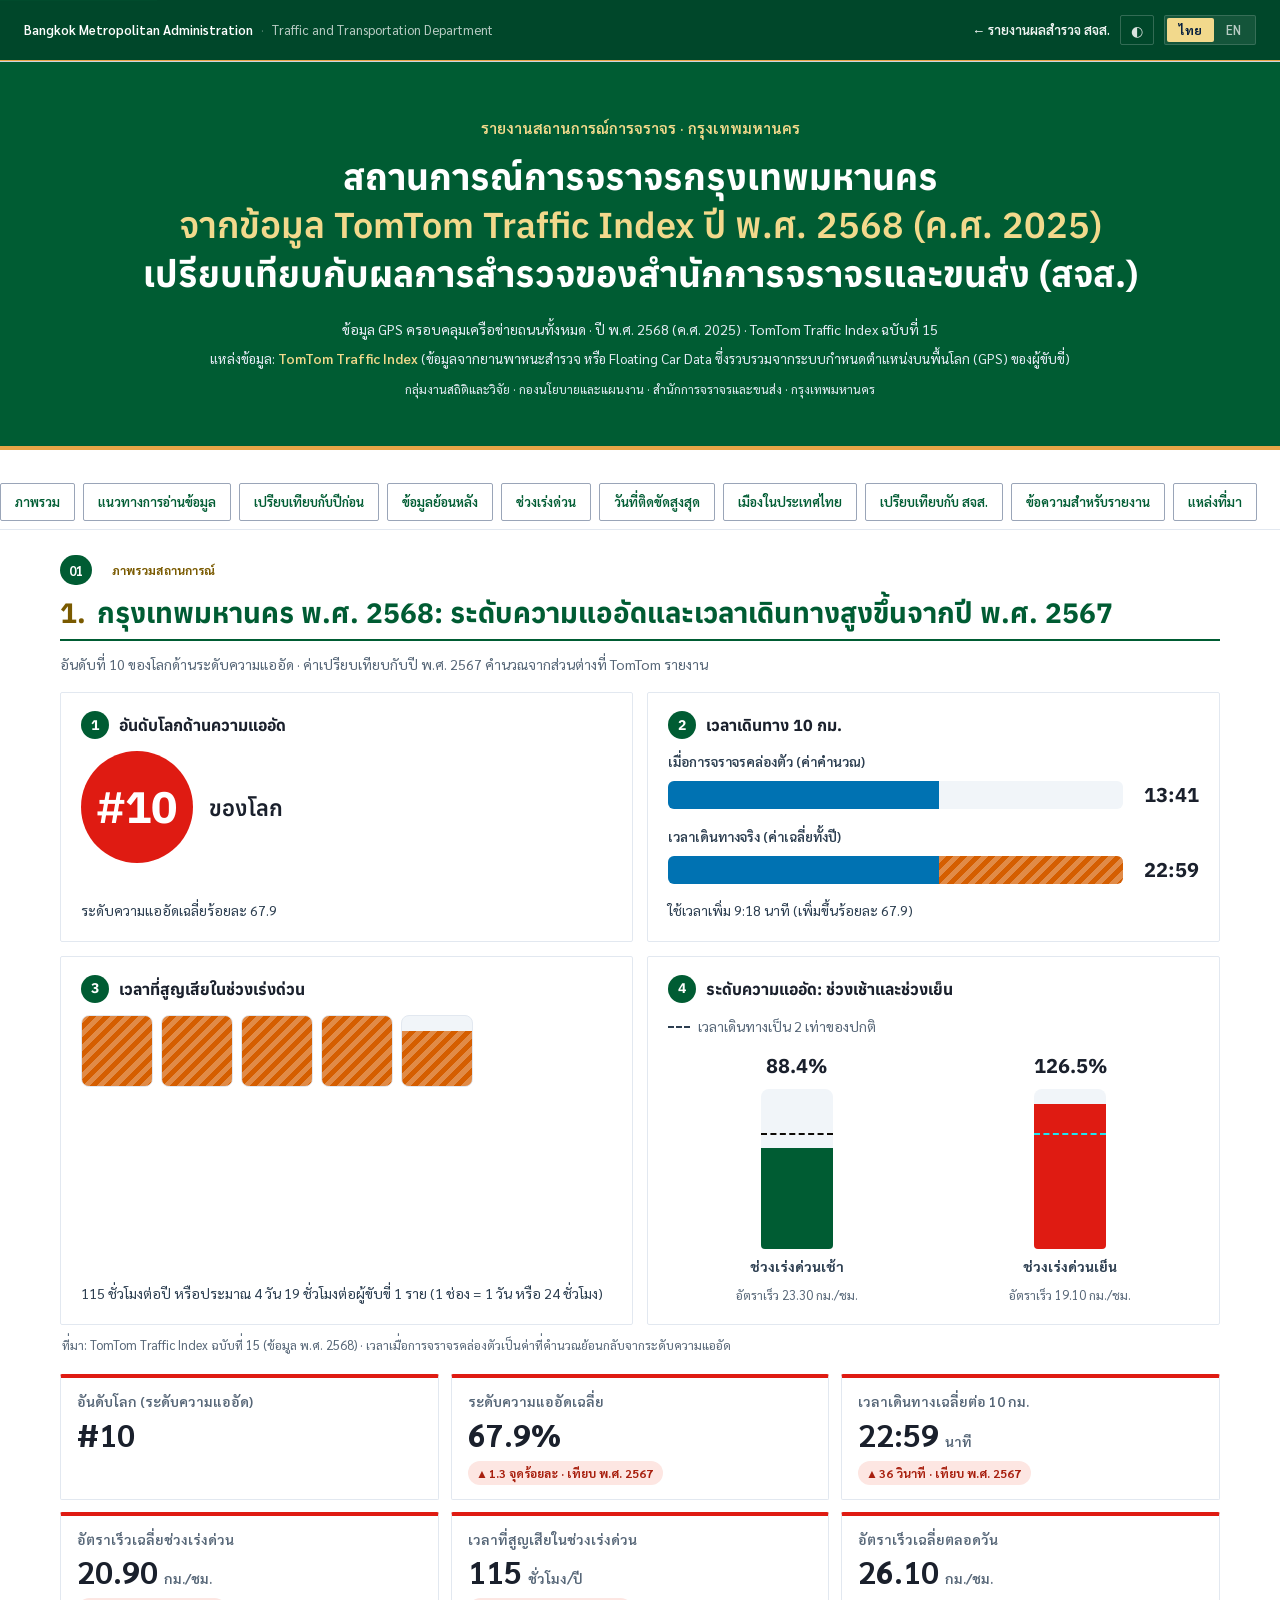
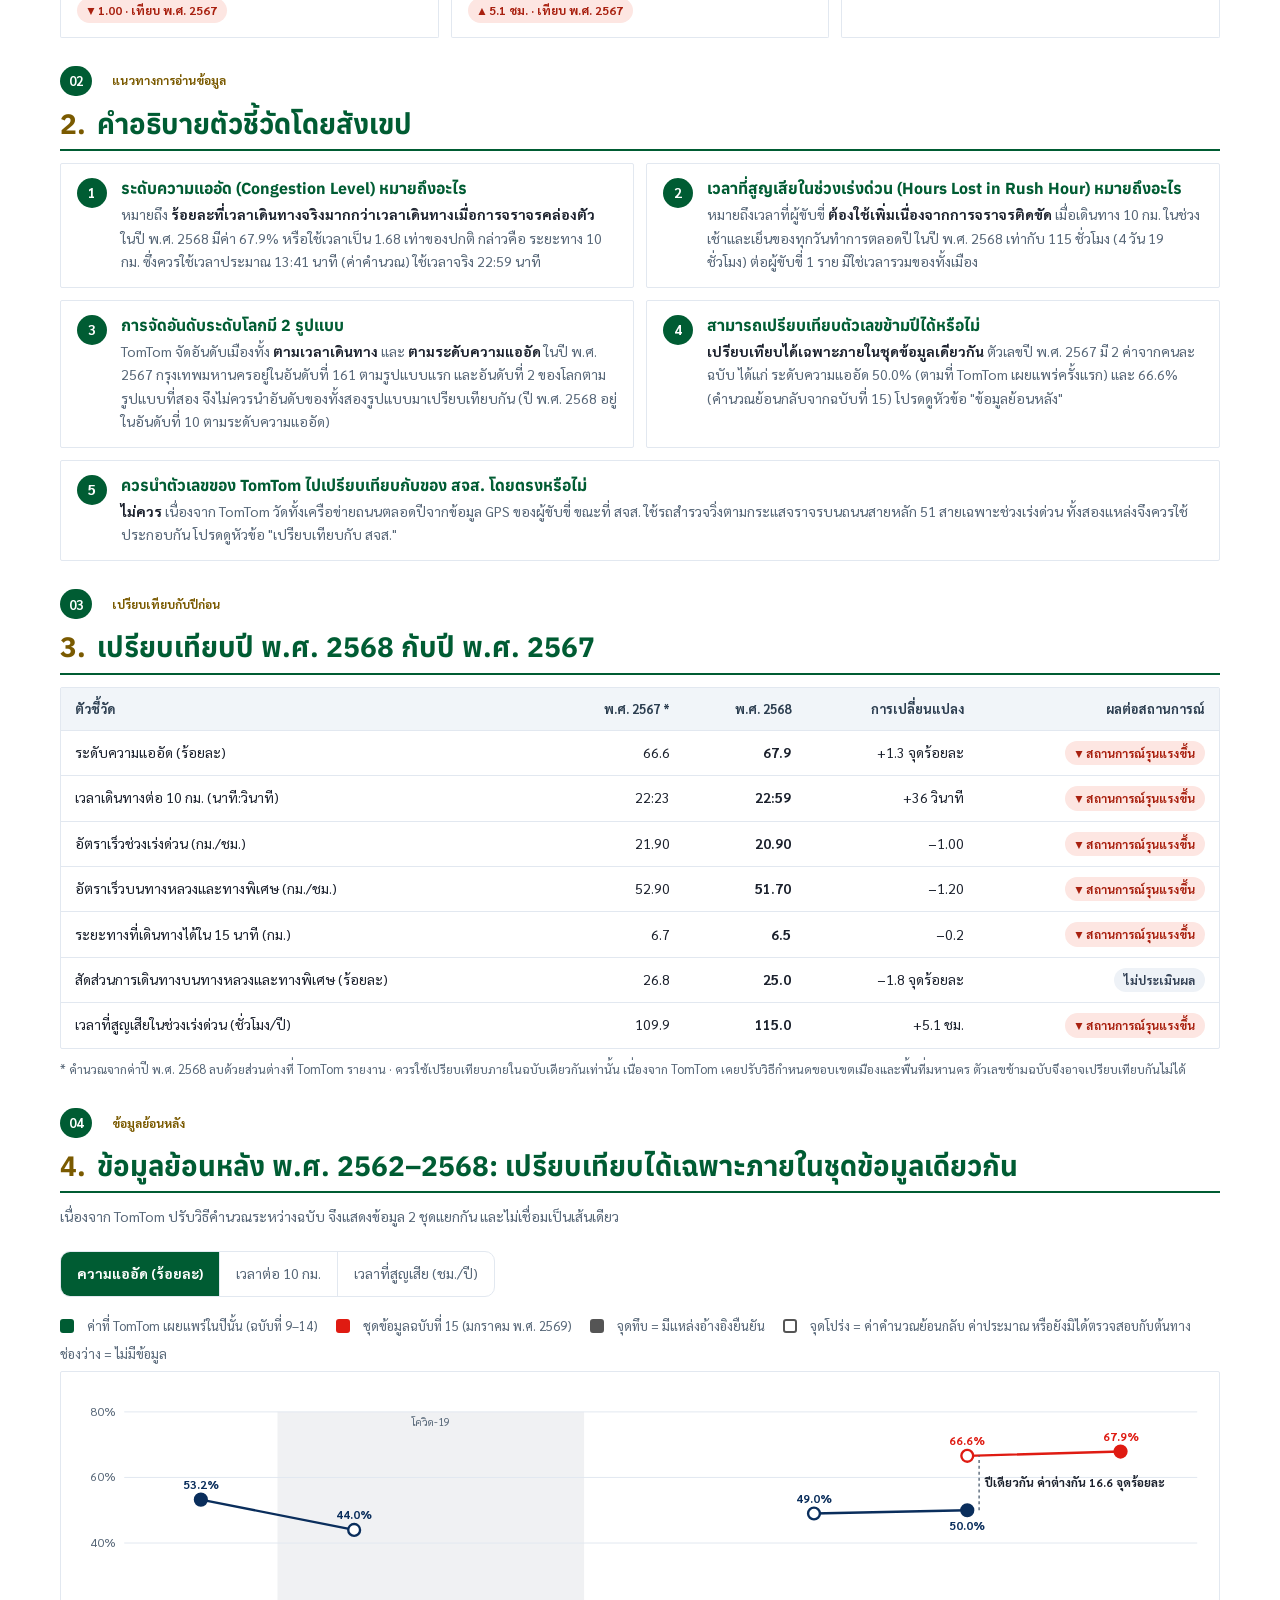
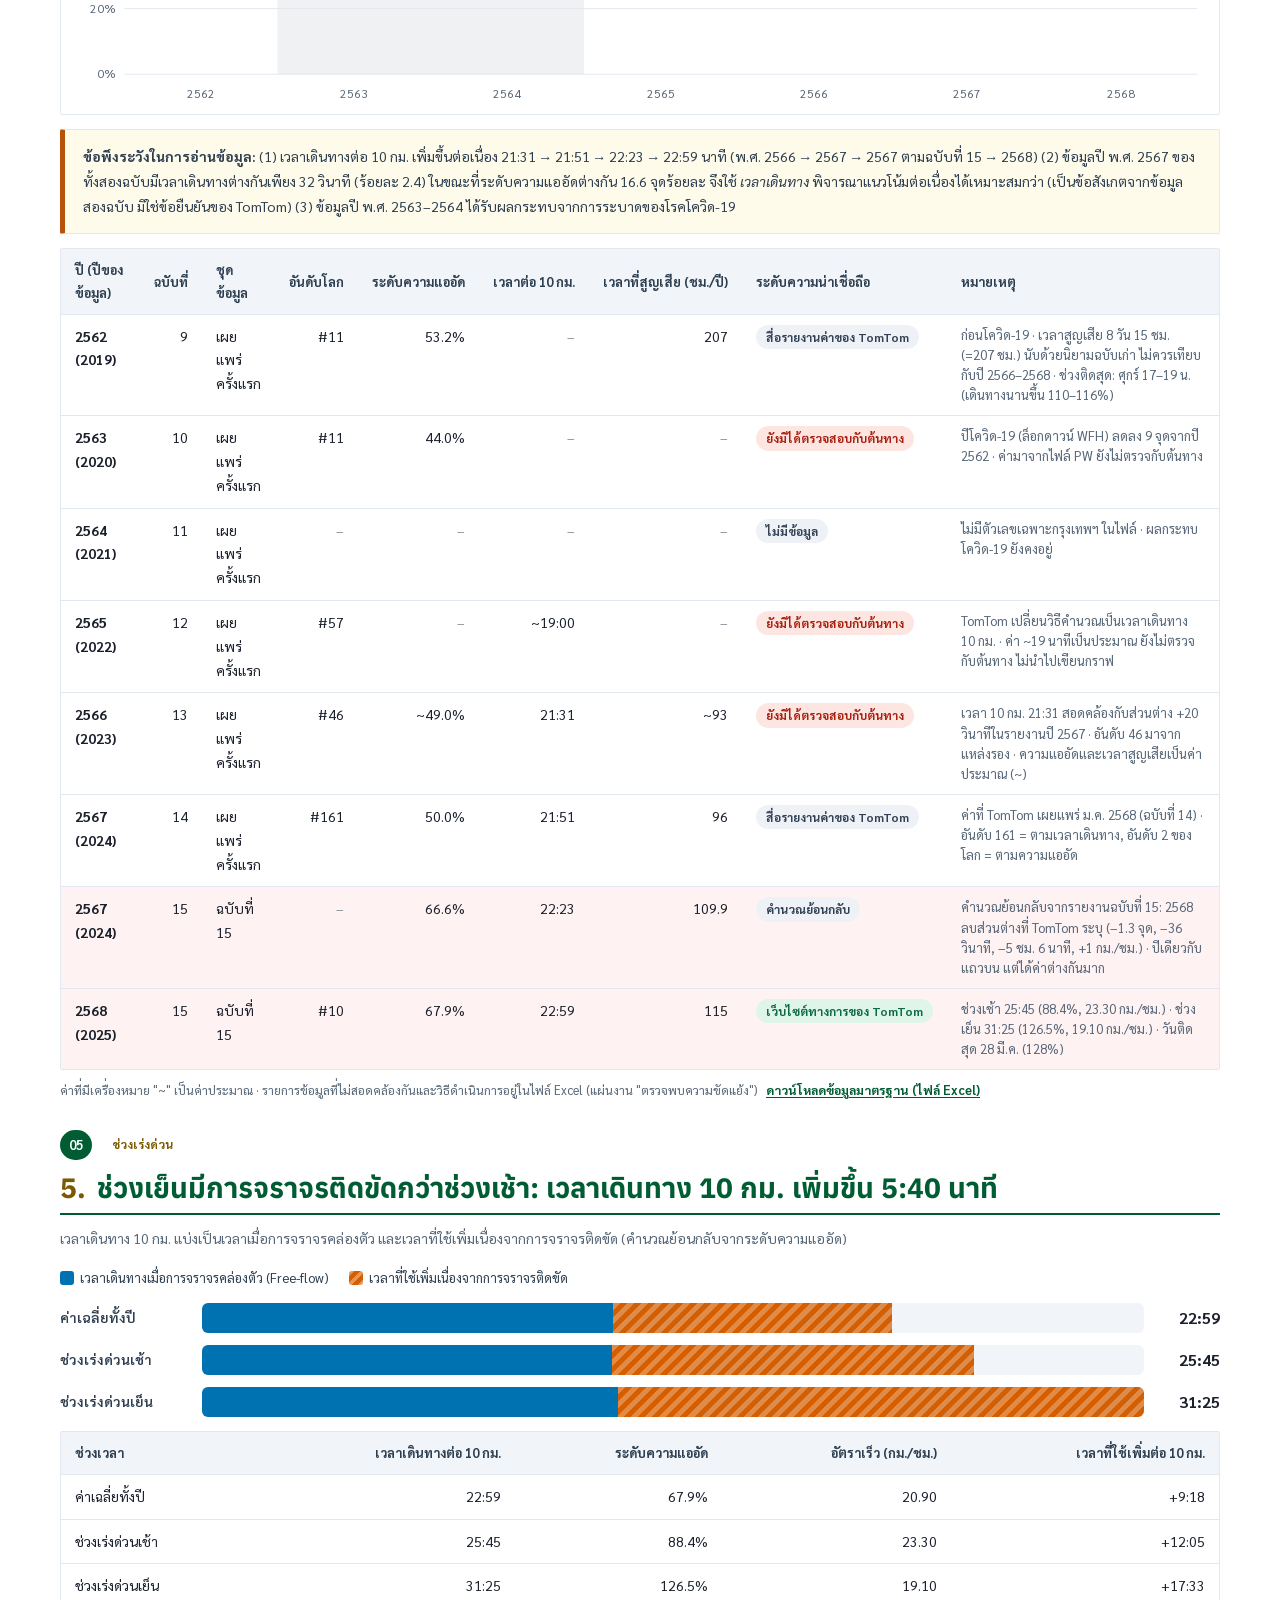
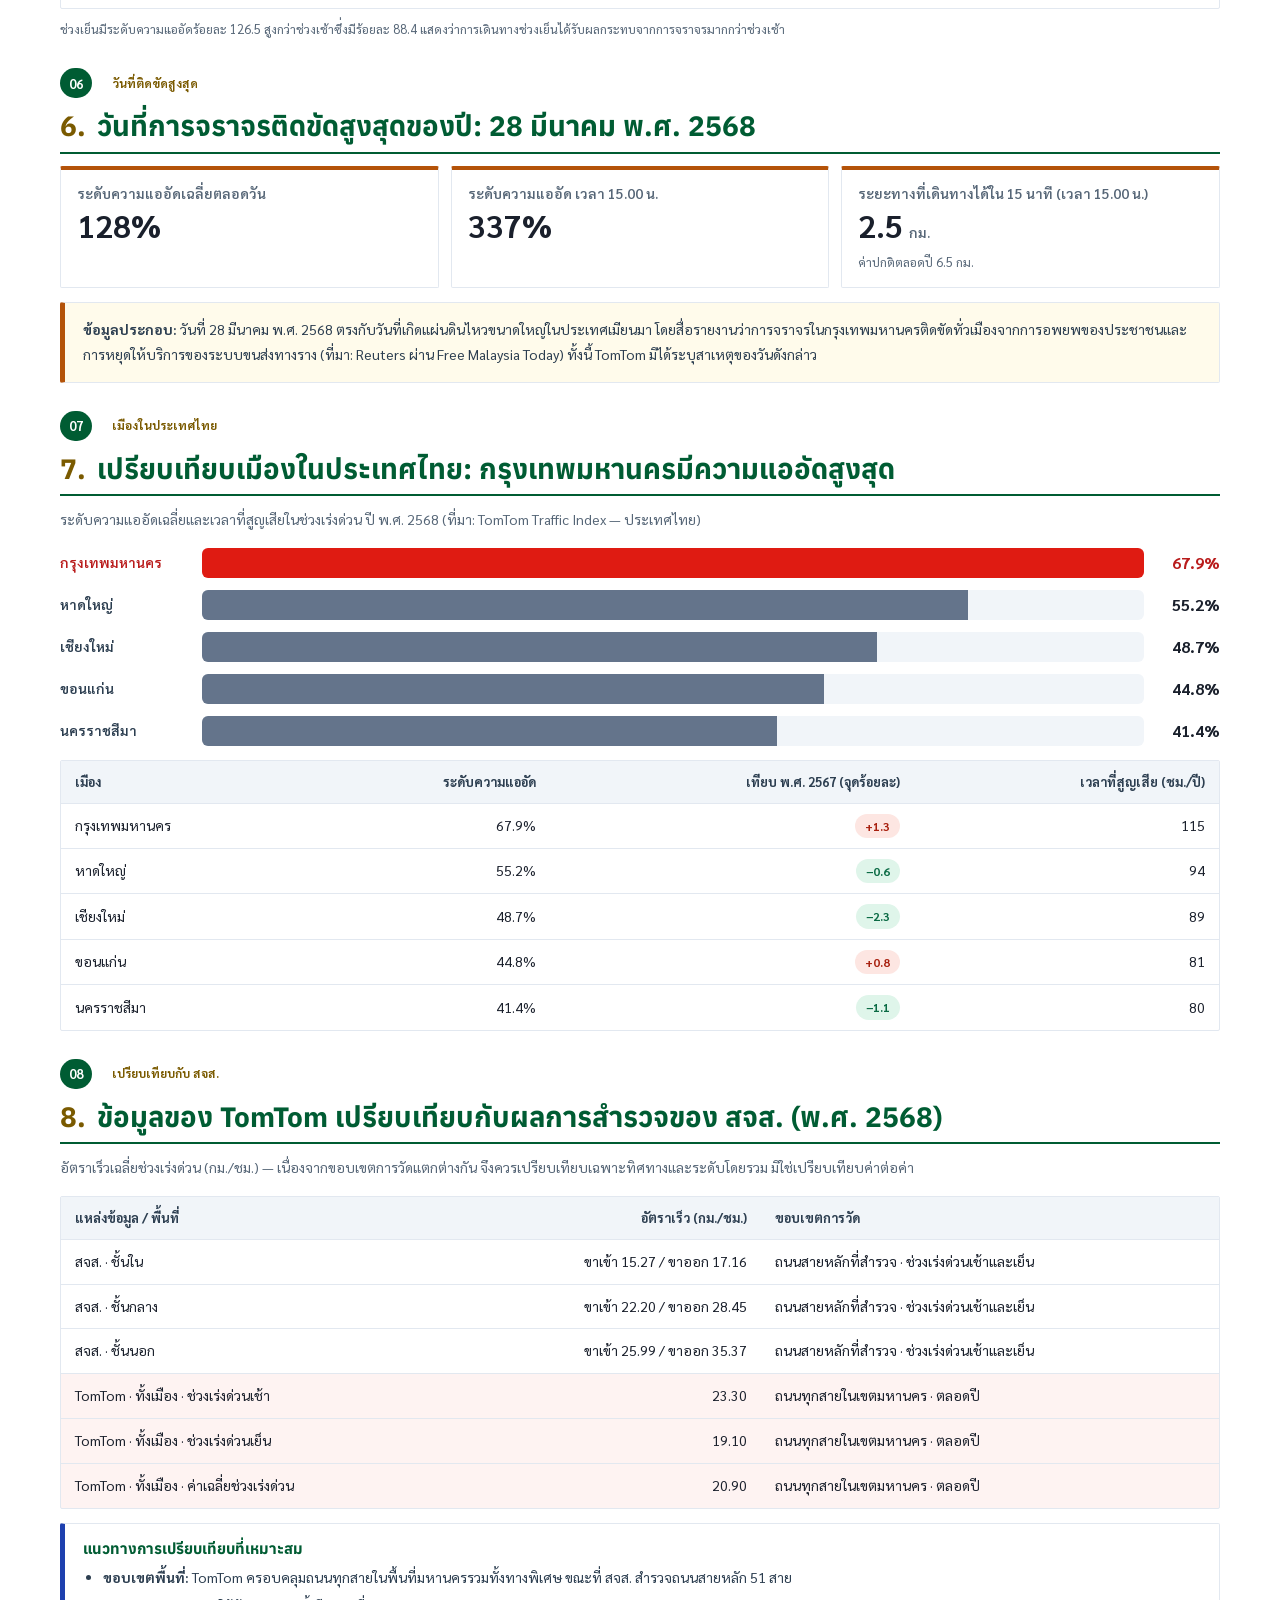
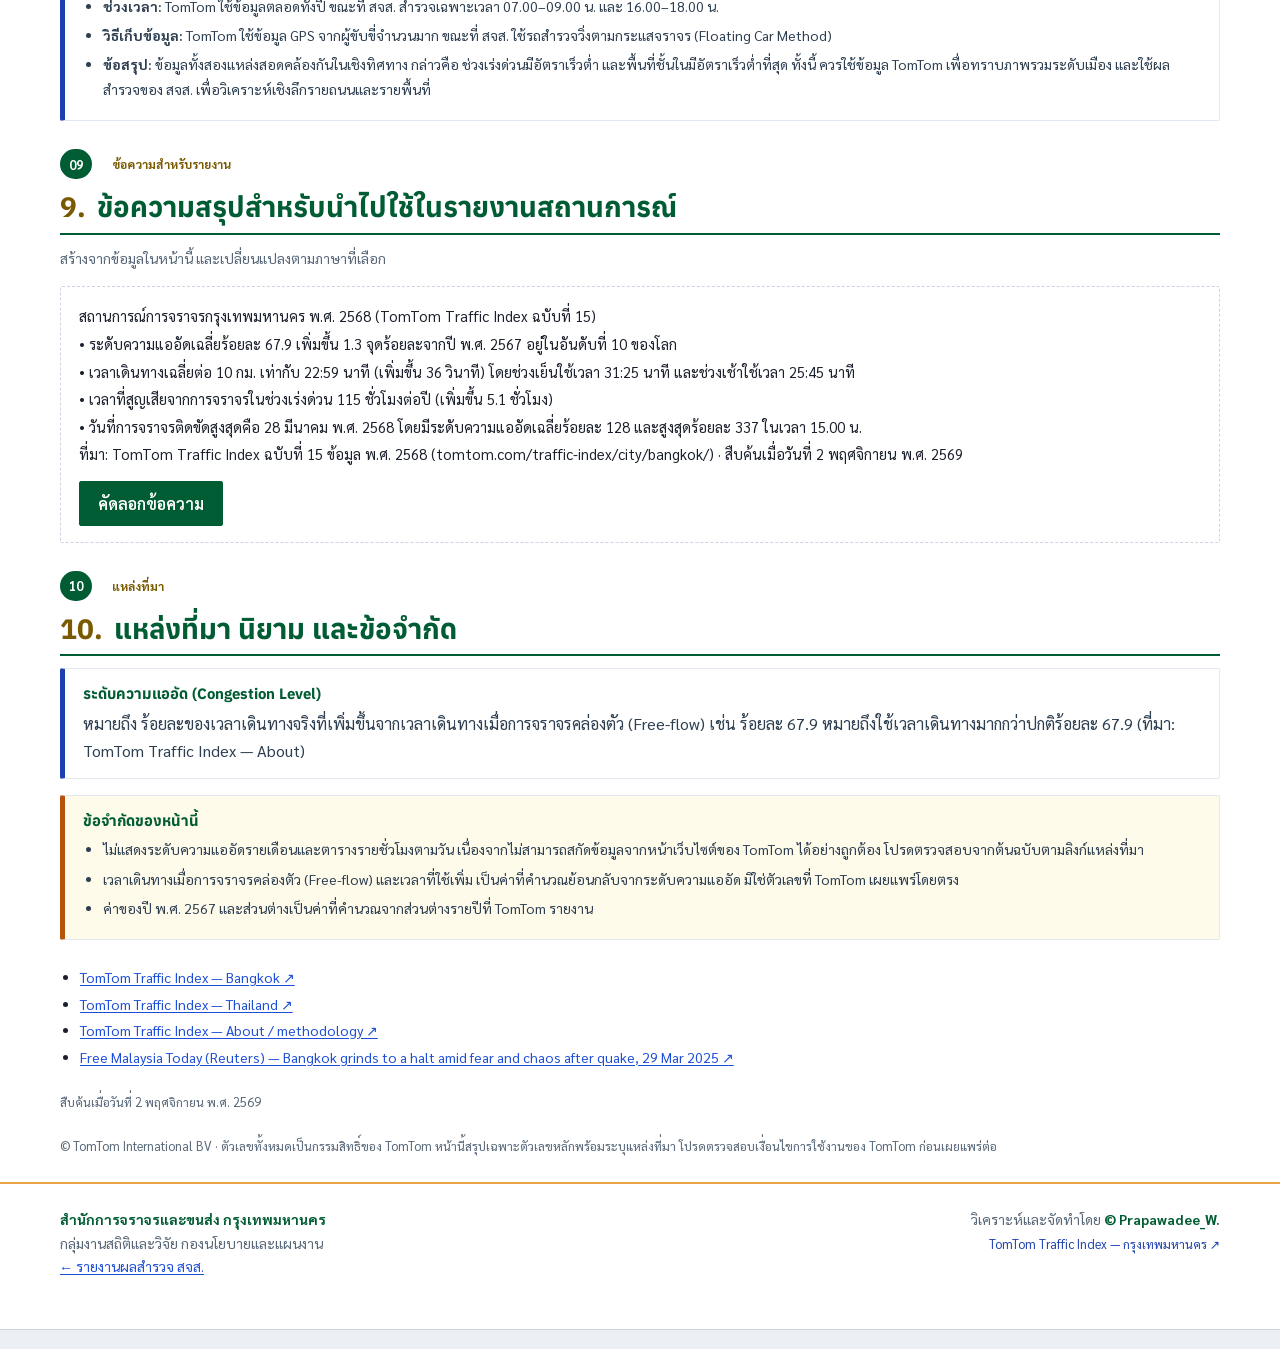
==== commit f51a7106: "commit" ====
--- a/tomtom.html
+++ b/tomtom.html
@@ -31,6 +31,7 @@
 <link rel="stylesheet" href="assets/standards-patch.css">
 <link rel="stylesheet" href="assets/formal-theme.css">
 <link rel="stylesheet" href="assets/typography.css?v=1">
+<link rel="stylesheet" href="assets/gov-bkk-theme.css?v=1">
 
 <script type="application/ld+json">
 {
@@ -45,7 +46,7 @@
 }
 </script>
 </head>
-<body>
+<body class="page-tomtom">
 
 <a href="#main" class="skip-link" data-i18n="skip">ข้ามไปยังเนื้อหาหลัก</a>
 
--- a/assets/styles.css
+++ b/assets/styles.css
@@ -1118,3 +1118,9 @@
   details:not([open]) summary{display:none}
   section,.line-card,.compare-card,.scenario-card,.method-card{break-inside:avoid}
 }
+
+
+/* หมายเหตุการอัปเดตข้อมูล */
+.update-note{margin:12px 0 18px;padding:10px 14px;border-left:4px solid #B8860B;background:#fff8e6;color:#3a2e00;font-size:.95rem;line-height:1.7;border-radius:4px}
+:root[data-theme='dark'] .update-note{background:#2a2410;color:#f3e6b8}
+@media print{.update-note{break-inside:avoid;border:1px solid #B8860B}}
--- a/assets/formal-theme.css
+++ b/assets/formal-theme.css
@@ -58,9 +58,11 @@
 .section-eyebrow::before{display:none}
 .section-heading,.section-title{border-bottom:2px solid var(--f-navy);padding-bottom:6px;margin-bottom:12px}
 :root[data-theme='dark'] .section-heading,:root[data-theme='dark'] .section-title{border-bottom-color:var(--f-rule)}
-.a4-body{counter-reset:sec}
-:is(.method-title,.section-heading,.compare-title,.zone-district-header h2,.line-title,.section-title,.scenario-title){counter-increment:sec}
-:is(.method-title,.section-heading,.compare-title,.zone-district-header h2,.line-title,.section-title,.scenario-title)::before{
+/* เลขลำดับหัวข้อ: แสดงเฉพาะหน้า TomTom (body.page-tomtom) — หน้า index.html ไม่แสดงเลข */
+body:not(.page-tomtom) :is(.section-heading,.compare-title,.zone-district-header h2,.line-title,.section-title,.scenario-title)::before{display:none}
+body.page-tomtom .a4-body{counter-reset:sec}
+body.page-tomtom :is(.section-heading,.compare-title,.zone-district-header h2,.line-title,.section-title,.scenario-title){counter-increment:sec}
+body.page-tomtom :is(.section-heading,.compare-title,.zone-district-header h2,.line-title,.section-title,.scenario-title)::before{
   content:counter(sec) '.';display:inline-block;width:auto;height:auto;background:none;border-radius:0;
   color:var(--f-gold-text);font-weight:700;margin-right:.4em}
 .compare-title{background:var(--f-head-bg);color:var(--f-head-text)}
@@ -113,5 +115,5 @@
   .data-card,.zd-item,.scenario-item,.tomtom-stat,.source-note,.about-card{break-inside:avoid}
   .footer{padding:4mm 0 0;font-size:12pt}
   a{color:#000;text-decoration:none}
-  :is(.method-title,.section-heading,.compare-title,.zone-district-header h2,.line-title,.section-title,.scenario-title)::before{content:counter(sec,decimal) '.'}
+  body.page-tomtom :is(.section-heading,.compare-title,.zone-district-header h2,.line-title,.section-title,.scenario-title)::before{content:counter(sec,decimal) '.'}
 }
--- a/assets/gov-bkk-theme.css
+++ b/assets/gov-bkk-theme.css
@@ -0,0 +1,100 @@
+/* ════════════════════════════════════════════════════════════════════
+   gov-bkk-theme.css — ธีมสี/ระยะห่างแบบ GOV.BKK วางทับโครง Admin Dashboard เดิม
+   • โหลดหลังสุด (หลัง typography.css) ทุกหน้า — ลบไฟล์นี้ = กลับเป็นธีมน้ำเงินเดิม
+   • คงโครงเดิม: sidebar 248/76 · top bar 72 · hero banner · KPI cards · dark mode · TH/EN · print
+   • ฟอนต์ไม่แตะ (typography.css: หัวข้อ Anuphan / เนื้อหา Sarabun)
+   • ที่มาของค่าสี: gov.bangkok.go.th (วัด 13 พ.ย. 2569) — ดู DESIGN_TOKENS.md
+   © Prapawadee_W.
+   ════════════════════════════════════════════════════════════════════ */
+
+/* ───────────── 1) Tokens: สีแบรนด์ + สเกลระยะห่าง ───────────── */
+:root{
+  /* สีแบรนด์ GOV.BKK */
+  --gb-green:#007744; --gb-green-deep:#005c33; --gb-green-mint:#6faa8a; --gb-mint-bg:#E6F9F3;
+  --gb-amber:#e8a447; --gb-cream:#fff3d9;
+
+  /* map เข้าตัวแปรของเปลือก dashboard เดิม */
+  --d-brand:var(--gb-green); --d-brand-d:var(--gb-green-deep); --d-brand-9:#00472A;
+  --d-active:var(--gb-green); --d-focus:var(--gb-green);
+  --d-bg:#FFFFFF; --d-soft:#FFFFFF; --d-card:#FFFFFF; --d-line:#E5E7EB; --d-text:#1E293B; --d-muted:#566677;
+  --d-radius:12px; --d-radius-sm:8px;
+  --d-shadow:0 1px 2px rgba(15,23,42,.04),0 4px 12px rgba(15,23,42,.05);
+
+  /* map เข้าตัวแปรของ CSS ชั้นเก่า (styles / formal-theme / standards-patch) */
+  --primary-color:var(--gb-green-deep); --secondary-color:var(--gb-green); --accent-color:var(--gb-amber);
+  --focus-color:var(--gb-green);
+  --f-navy:var(--gb-green-deep); --f-navy-dark:#00472A; --f-head-bg:var(--gb-mint-bg); --f-head-text:var(--gb-green-deep);
+  --f-gold:var(--gb-amber);
+
+  /* พื้นหลังโหมดสว่าง = ขาวทั้งหมด (ใช้เส้นขอบแยกชั้นแทนสีพื้น) */
+  --bg:#FFFFFF; --bg-canvas:#FFFFFF; --bg-light:#FFFFFF; --surface:#FFFFFF; --surface-2:#FFFFFF;
+
+  /* สเกลระยะห่าง 4·8·12·16·24·32·48 */
+  --sp-card:16px;        /* padding การ์ด */
+  --sp-gap-tight:12px;   /* ไทล์/การ์ดเล็ก */
+  --sp-gap:16px;         /* การ์ดมาตรฐาน */
+  --sp-gap-section:24px; /* ระหว่างส่วนที่เป็นการ์ด */
+}
+:root[data-theme='dark']{
+  --d-bg:#0A1410; --d-soft:#0A1410; --d-card:#112019; --d-line:#223A2E; --d-text:#E6EDF7; --d-muted:#A9B8B0;
+  --d-brand:#6faa8a; --d-focus:#8FD1AE; --d-active:#007744;
+  --d-shadow:0 1px 2px rgba(0,0,0,.4),0 8px 20px rgba(0,0,0,.35);
+  --f-head-bg:#173026; --f-head-text:#CFEBDD;
+  --focus-color:#8FD1AE;
+}
+
+/* ───────────── 2) ชิ้นส่วนที่ผูกสีน้ำเงินไว้ตรง ๆ ───────────── */
+:root[data-theme='dark'] .sidebar{background:linear-gradient(180deg,#0E2A1F 0%,#0A1D15 100%)}   /* ให้เมนู active (เขียว) เด่นกว่าพื้น */
+:root:not([data-theme='dark']) .sb-logo{background:var(--gb-green-deep)}
+.tb-search:focus-within{border-color:var(--d-brand);box-shadow:0 0 0 3px rgba(0,119,68,.18)}
+:root[data-theme='dark'] .app-shell .lang-btn.active,
+:root[data-theme='dark'] .seg-btn[aria-pressed="true"]{background:var(--gb-green)}
+.tt-gcard__n,.tt-ig__n,.tt-lg--a,.tt-vcol__trk i{background:var(--gb-green-deep)}
+.tt-seg button[aria-pressed="true"]{background:var(--gb-green-deep)}
+.tt-dl{color:var(--gb-green-deep)}
+.a4-body>section>.section-eyebrow::before{background:var(--gb-green-deep)}   /* ป้ายเลขหัวข้อหน้า TomTom */
+:root[data-theme='dark'] .a4-body>section>.section-eyebrow::before{background:var(--gb-amber);color:#1b1306}
+
+/* hero banner: โหมดสว่างขาว + เส้นบนเขียว (โครงเดิม), โหมดมืดไล่เฉดเขียว */
+.hero-banner{border-radius:16px;padding:24px}
+:root:not([data-theme='dark']) .hero-banner{border-top-color:var(--gb-green)}
+:root:not([data-theme='dark']) .hero-banner::after{background:rgba(0,119,68,.06)}
+:root[data-theme='dark'] .hero-banner{background:linear-gradient(135deg,#0B5A38 0%,#073D26 100%);box-shadow:0 12px 28px rgba(0,0,0,.35)}
+
+/* แถบประกาศอัปเดต: พื้นขาว + ขอบซ้ายอำพัน */
+.update-note{background:#fff;border:1px solid var(--d-line);border-left:4px solid var(--gb-amber)}
+:root[data-theme='dark'] .update-note{background:#2A2210}
+
+/* ───────────── 3) จังหวะระยะห่าง (ค่าเดิม → ค่าใหม่) ───────────── */
+.hb-tiles{gap:var(--sp-gap-tight)}                                /* 16 → 12 */
+.hb-tile{padding:var(--sp-card);border-radius:var(--d-radius)}    /* 16/18 · 14 → 16 · 12 */
+.cards-grid{gap:var(--sp-gap)}                                    /* 20 → 16 */
+.data-card{padding:var(--sp-card);border-radius:var(--d-radius)}  /* 22 · 16 → 16 · 12 */
+.bottom-grid{gap:var(--sp-gap-section)}                           /* 28 → 24 */
+.tab-panel{gap:var(--sp-gap-section)}                             /* 24 คงเดิม */
+.update-note{margin:12px 0 var(--sp-gap-section);padding:12px 16px}   /* 12/18 · 10/14 → 12/24 · 12/16 */
+.source-note{padding:16px}                                        /* 14/18 → 16 */
+
+/* ───────────── 4) แยกตามอุปกรณ์ (เกณฑ์เดียวกับ dashboard-shell.css) ─────────────
+   PC ≥1200 · Tablet 768–1199 · Mobile ≤767 — ค่าด้านบนเป็นฐาน PC/Tablet, ส่วนนี้ปรับเฉพาะที่ต่างกัน */
+@media (min-width:1200px){
+  :root{--pad-x:24px}                       /* PC: 32 → 24 */
+}
+@media (min-width:768px) and (max-width:1199px){
+  :root{--pad-x:24px}                       /* Tablet: 24 (คงเดิม) */
+  .hb-btn,.lang-btn,.seg-btn,.tab-btn,.sb-nav a,.sb-nav button{min-height:44px}   /* พื้นที่แตะ */
+}
+@media (max-width:767px){
+  :root{--pad-x:16px}                       /* Mobile: 14 → 16 (เข้าสเกล) */
+  .hero-banner{padding:16px}                /* 20/16 → 16 */
+  .hb-tiles{gap:8px}                        /* 10 → 8 */
+  .hb-tile{padding:12px}                    /* 12 (คงเดิม) */
+  .data-card{padding:16px}
+  .cards-grid,.bottom-grid{gap:16px}
+  .app-shell .a4-body{gap:16px}             /* 18 → 16 */
+  .update-note{margin:12px 0 16px;padding:12px}
+  .hb-btn,.lang-btn,.seg-btn,.tab-btn,.sb-nav a,.sb-nav button{min-height:44px}
+}
+
+/* ───────────── 5) หัวข้อ = Anuphan (ตามเดิมใน typography.css) ───────────── */
+h1,h2,h3,h4,.hb-title,.tb-h,.sb-title,.card-title,.section-title,.section-heading{font-family:var(--font-head)}
